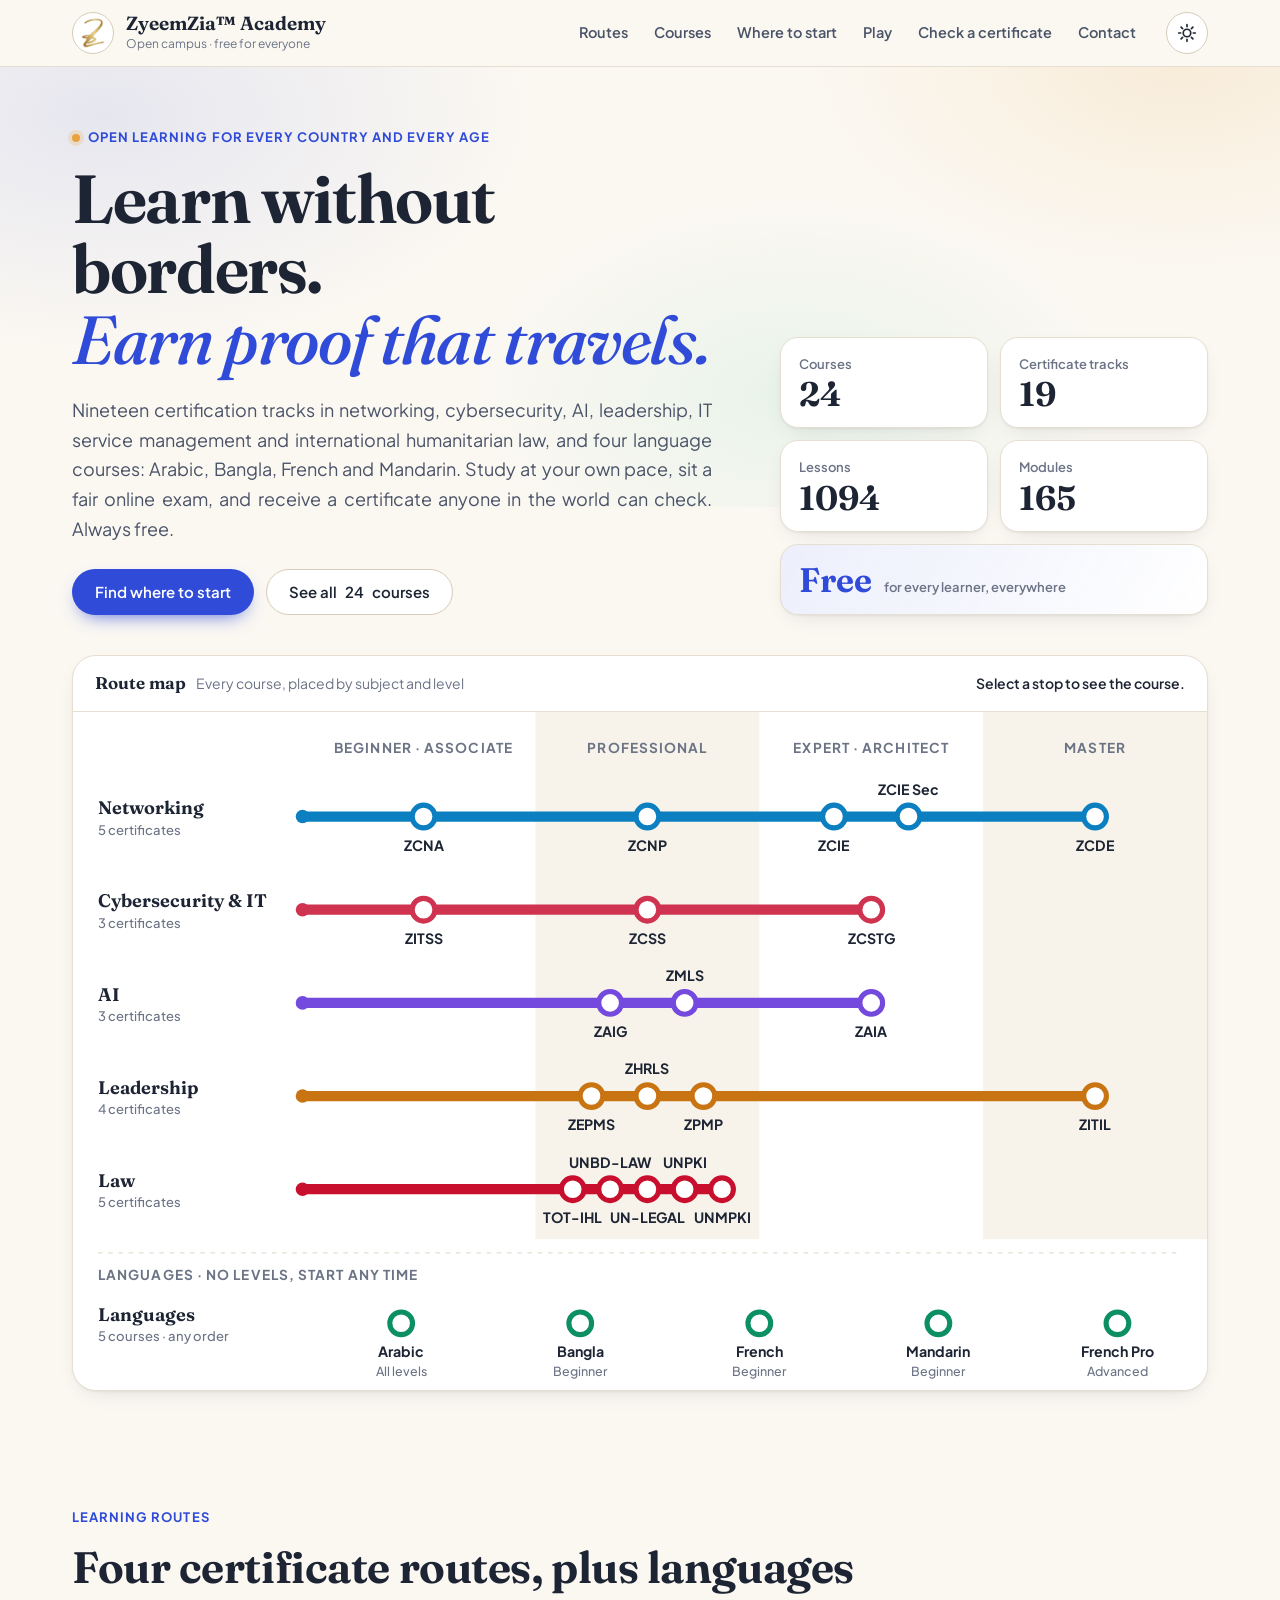
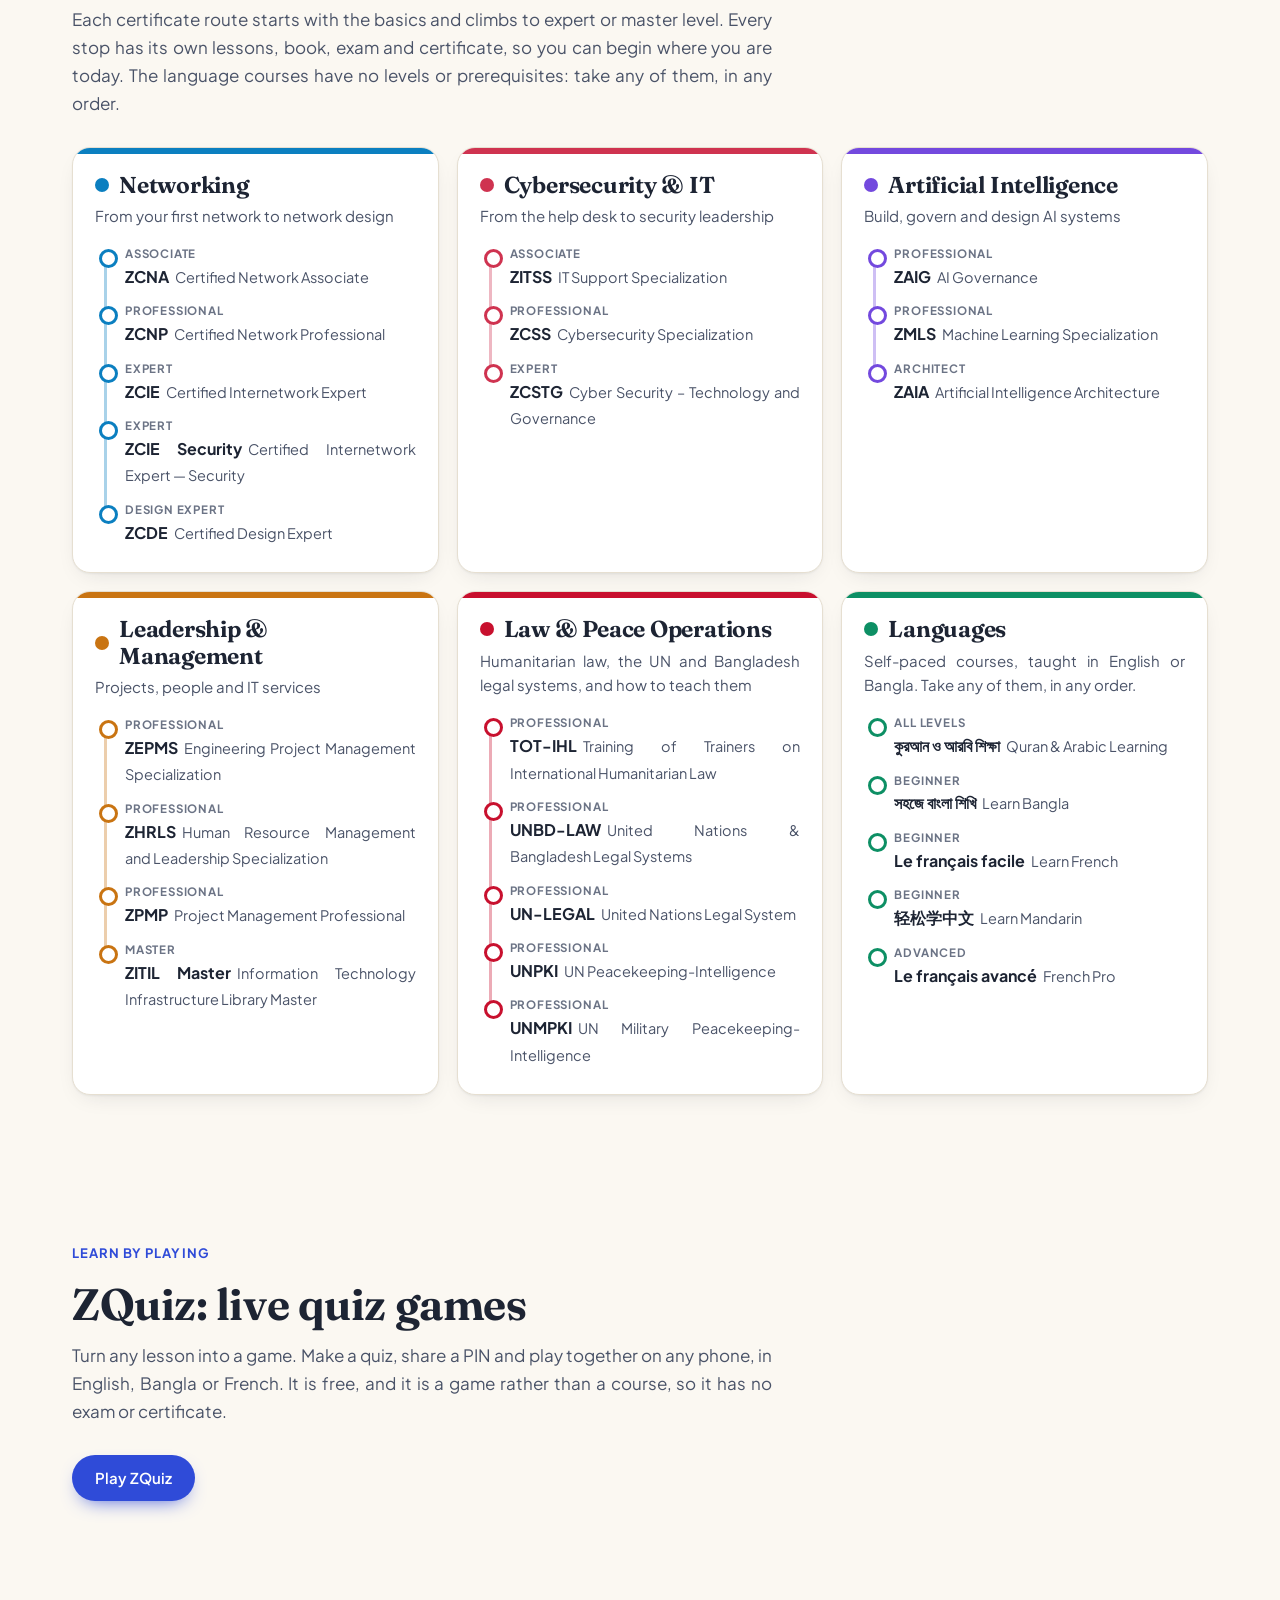
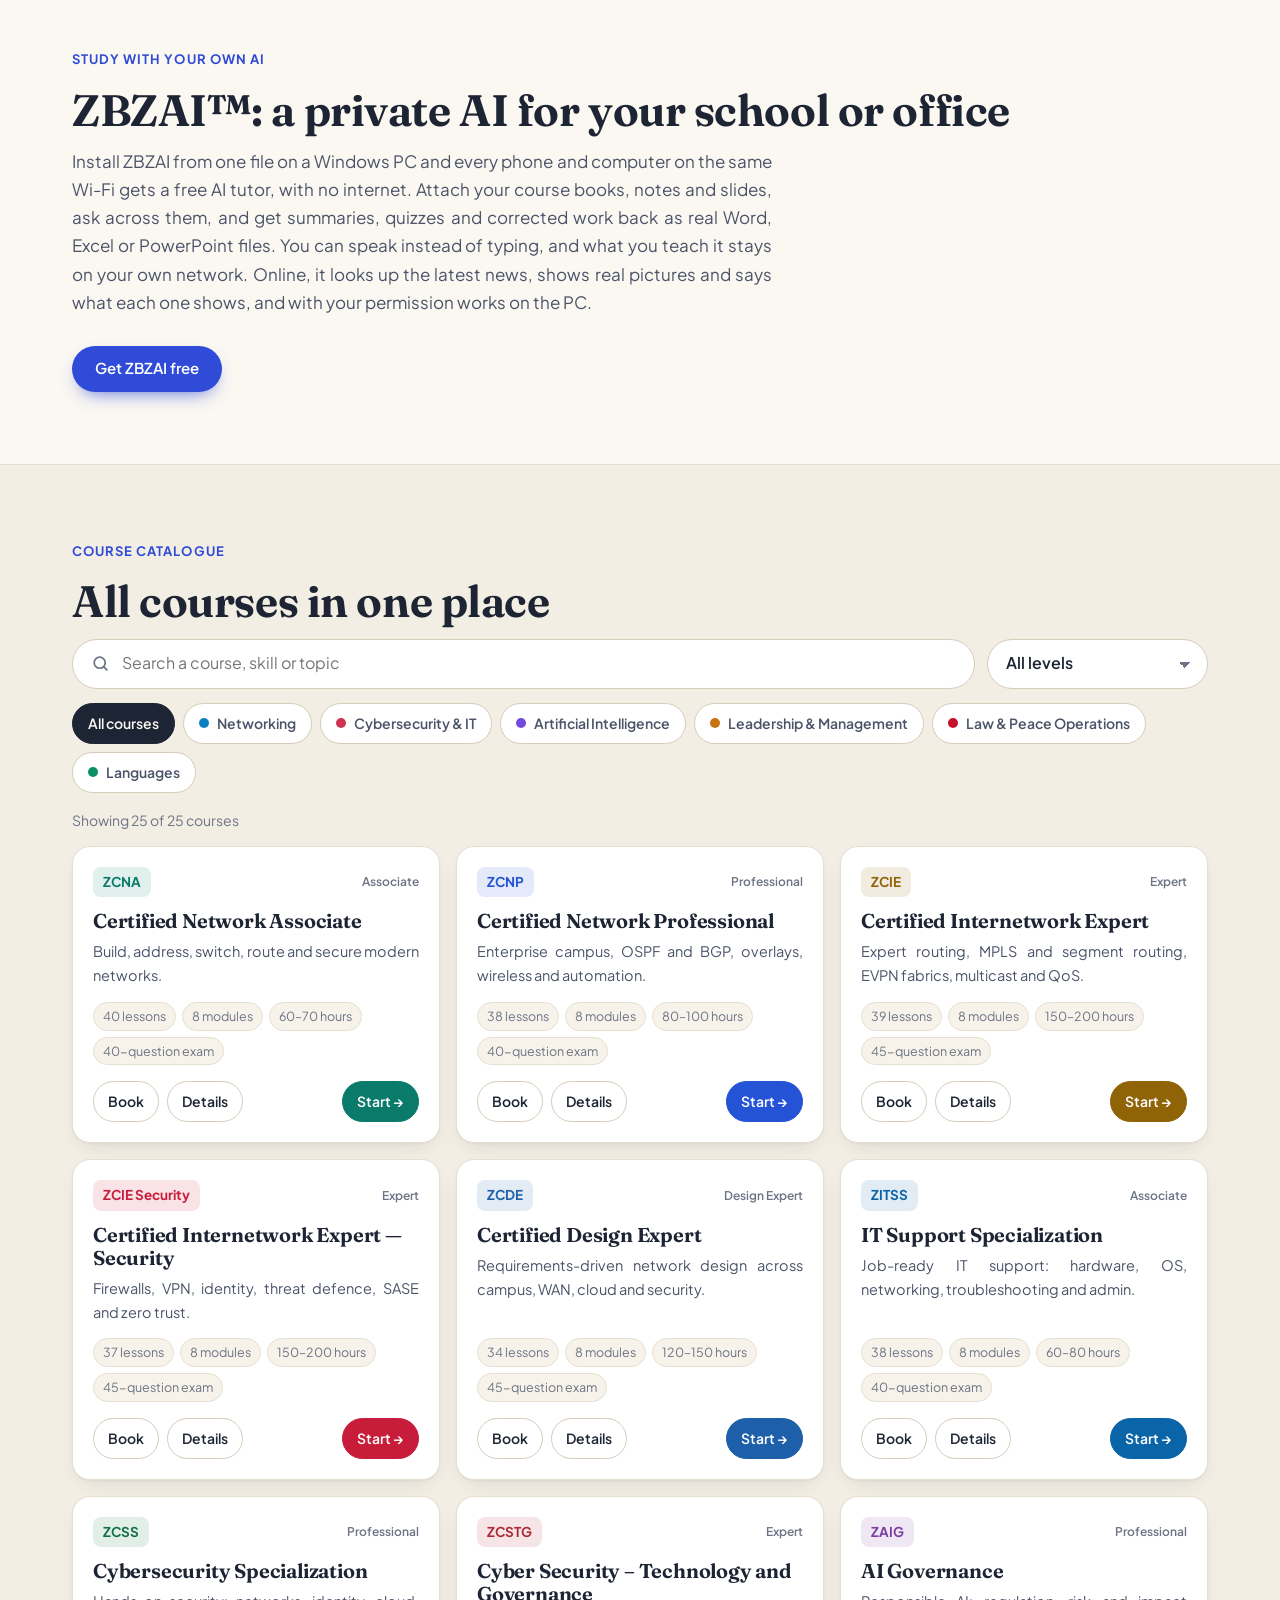
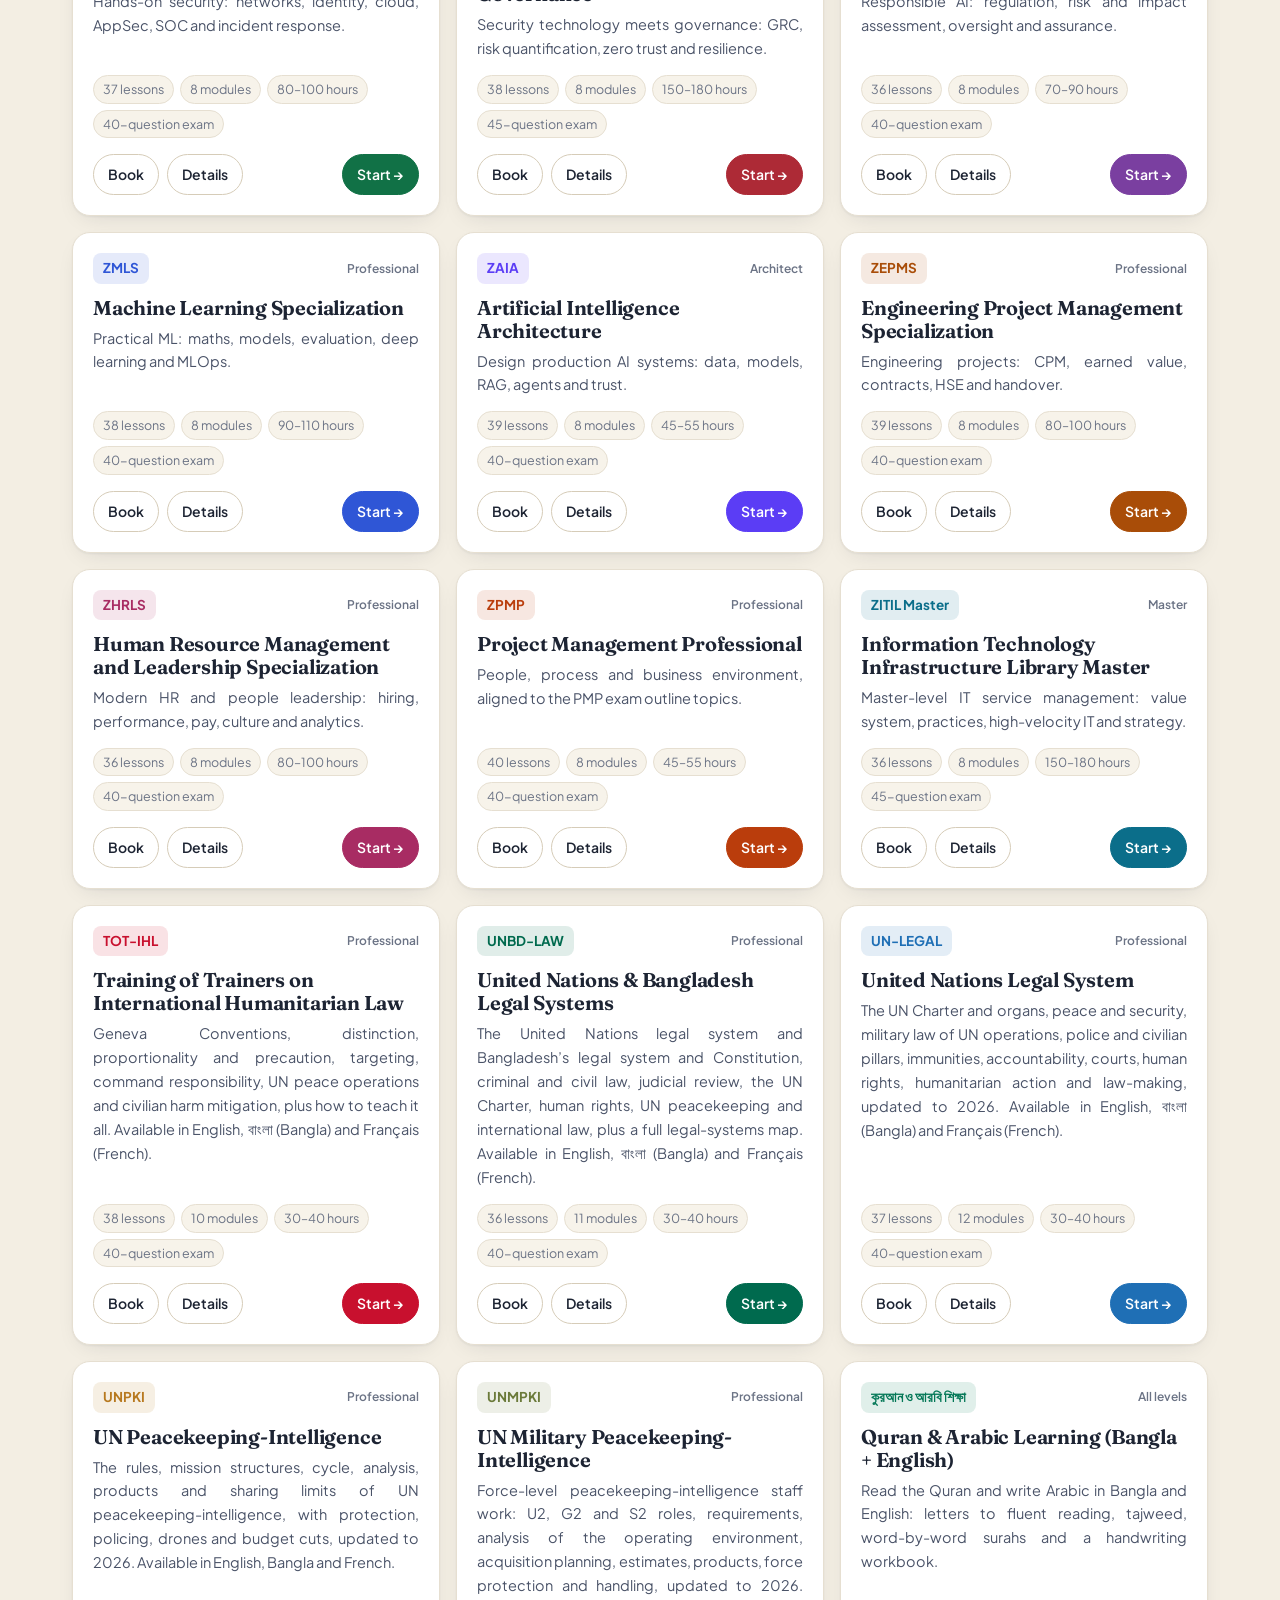
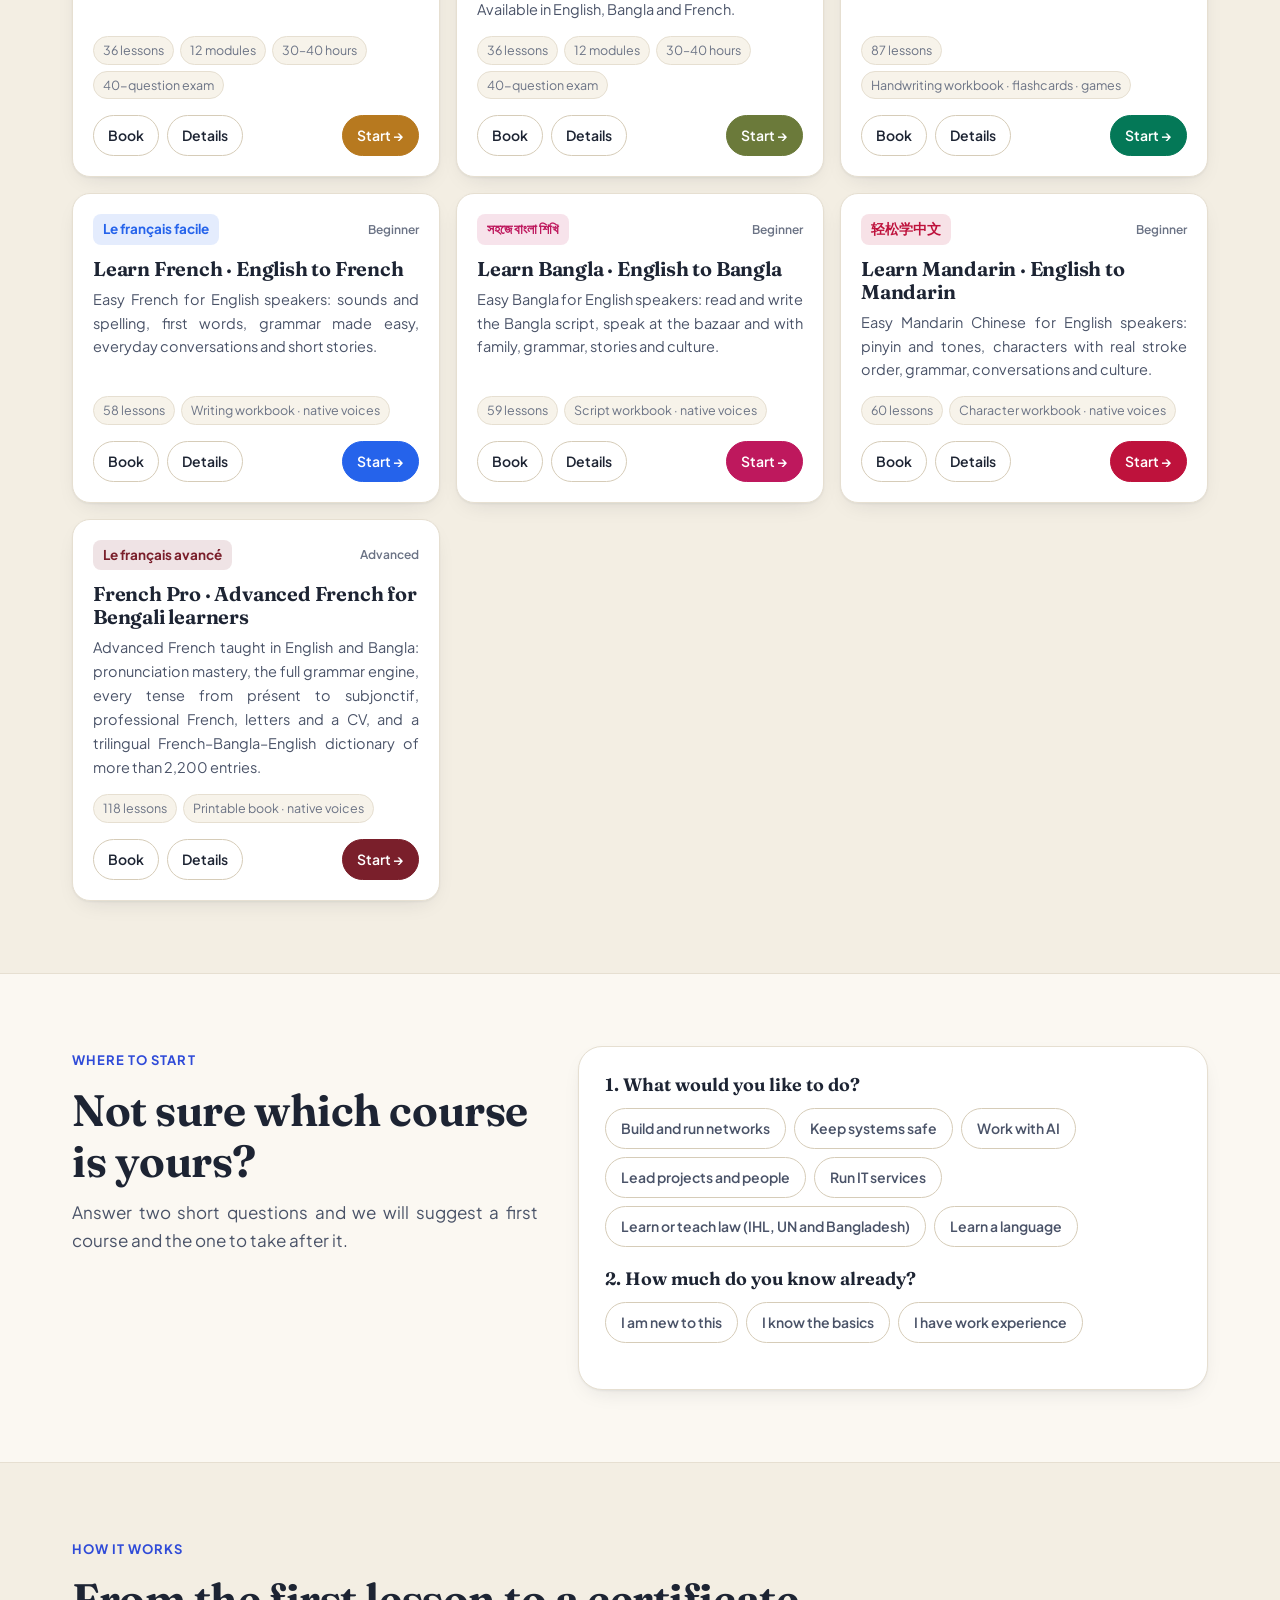
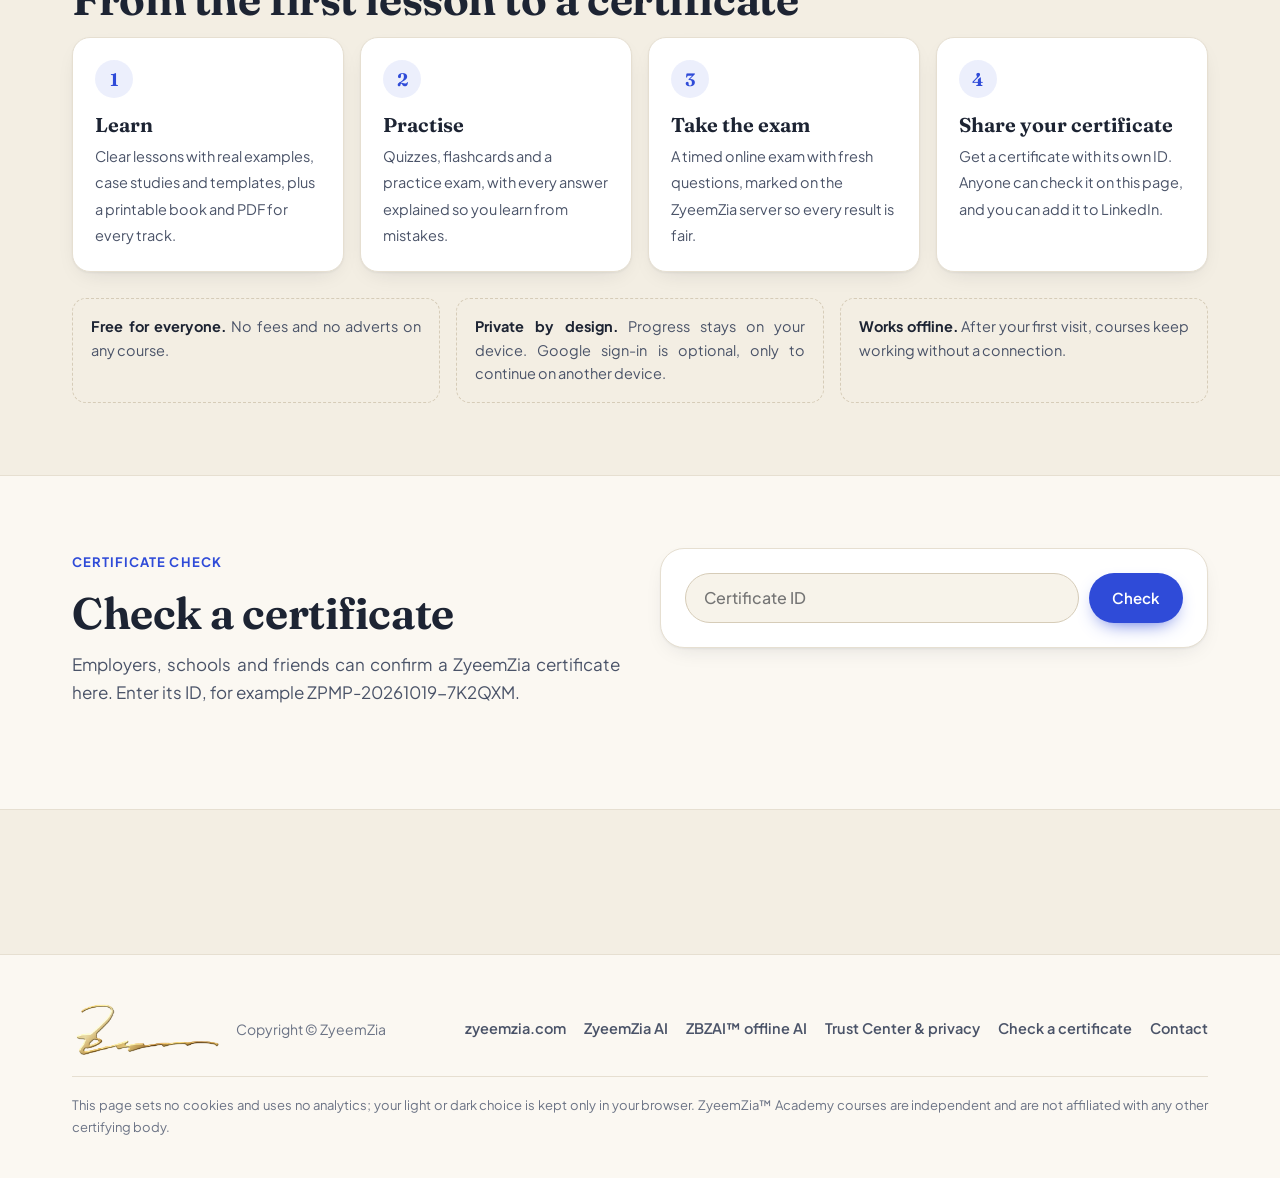
==== index.html @ d215a43a "ZBZAI: pictures it has looked at, briefly" ====
<!doctype html>
<html lang="en">
<head>
<meta charset="utf-8">
<meta name="viewport" content="width=device-width, initial-scale=1, viewport-fit=cover">
<title>ZyeemZia™ Academy · Free Courses & Certificates for Everyone</title>
<meta name="description" content="ZyeemZia™ Academy is an open campus with 23 free courses: 19 certification tracks in networking, cybersecurity, AI, leadership, IT service management and international humanitarian law, plus Quran, French, Bangla and Mandarin. Fair online exams and certificates anyone can verify.">
<meta property="og:title" content="ZyeemZia™ Academy · Learn without borders">
<meta property="og:description" content="23 free courses and certification tracks, with fair online exams and certificates anyone can verify.">
<meta property="og:url" content="https://academy.zyeemzia.com/">
<meta property="og:type" content="website">
<meta property="og:image" content="https://academy.zyeemzia.com/og-image.png">
<meta property="og:image:width" content="1200">
<meta property="og:image:height" content="630">
<meta name="twitter:card" content="summary_large_image">
<link rel="canonical" href="https://academy.zyeemzia.com/">
<link rel="icon" href="favicon.ico?v=4" sizes="any">
<link rel="icon" type="image/png" sizes="32x32" href="favicon-32.png?v=4">
<link rel="icon" type="image/png" sizes="192x192" href="icon-192.png?v=4">
<link rel="apple-touch-icon" sizes="180x180" href="apple-touch-icon.png?v=4">
<link rel="manifest" href="manifest.webmanifest">
<meta name="apple-mobile-web-app-capable" content="yes">
<meta name="mobile-web-app-capable" content="yes">
<meta name="apple-mobile-web-app-title" content="ZyeemZia Academy">
<meta name="application-name" content="ZyeemZia Academy">
<script src="zz-app.js?v=4" data-icon="4" data-sw="/sw.js" data-name="ZyeemZia Academy" defer></script>
<meta name="theme-color" content="#fbf8f2">
<script>try{var t=localStorage.getItem('zzAcademyTheme');if(t==="light"||t==="dark")document.documentElement.setAttribute("data-theme",t)}catch(e){}</script>
<link rel="preconnect" href="https://fonts.googleapis.com">
<link rel="preconnect" href="https://fonts.gstatic.com" crossorigin>
<link rel="stylesheet" href="https://fonts.googleapis.com/css2?family=Fraunces:ital,opsz,wght@0,9..144,500;0,9..144,650;1,9..144,500&family=Plus+Jakarta+Sans:wght@400;500;600;700&display=swap">
<link rel="stylesheet" href="https://zyeemzia.com/transmit.css?v=3">
<link rel="stylesheet" href="style.css?v=3">
</head>
<body>
<a class="skip" href="#main">Skip to content</a>
<header class="top">
  <div class="wrap nav">
    <a class="brand" href="#top" aria-label="ZyeemZia Academy home">
      <span class="seal"><img src="img/z-mark.webp?v=4" width="40" height="40" alt=""></span>
      <span><b>ZyeemZia™ Academy</b><small>Open campus · free for everyone</small></span>
    </a>
    <nav class="links" aria-label="Sections">
      <a href="#routes">Routes</a><a href="#catalogue">Courses</a><a href="#finder">Where to start</a><a href="#play">Play</a><a href="#verify">Check a certificate</a><a href="#contact">Contact</a>
    </nav>
    <span class="nav-install" data-zz-install></span>
    <button class="mode" id="modeBtn" type="button" aria-label="Switch between light and dark theme">
      <svg class="sun" viewBox="0 0 24 24" aria-hidden="true"><circle cx="12" cy="12" r="4.5"/><path d="M12 2v2.5M12 19.5V22M2 12h2.5M19.5 12H22M4.9 4.9l1.8 1.8M17.3 17.3l1.8 1.8M4.9 19.1l1.8-1.8M17.3 6.7l1.8-1.8"/></svg>
      <svg class="moon" viewBox="0 0 24 24" aria-hidden="true"><path d="M20 14.5A8 8 0 0 1 9.5 4a8 8 0 1 0 10.5 10.5z"/></svg>
    </button>
  </div>
</header>

<main id="main">
  <section class="hero" id="top">
    <div class="wrap">
      <div class="hero-grid">
        <div class="hero-copy">
          <p class="eyebrow"><span class="dot"></span> Open learning for every country and every age</p>
          <h1>Learn without borders. <em>Earn proof that travels.</em></h1>
          <p class="lead">Nineteen certification tracks in networking, cybersecurity, AI, leadership, IT service management and international humanitarian law, and four language courses: Arabic, Bangla, French and Mandarin. Study at your own pace, sit a fair online exam, and receive a certificate anyone in the world can check. Always free.</p>
          <div class="hero-actions">
            <a class="btn primary" href="#finder">Find where to start</a>
            <a class="btn ghost" href="#catalogue">See all <span data-stat="courses">19</span> courses</a>
          </div>
        </div>
        <dl class="stats" id="stats"></dl>
      </div>

      <figure class="routemap" aria-labelledby="mapTitle">
        <figcaption class="map-head">
          <span id="mapTitle"><b>Route map</b> Every course, placed by subject and level</span>
          <span class="map-tip" id="mapTip" aria-live="polite">Select a stop to see the course.</span>
        </figcaption>
        <div class="map-scroll"><svg id="map" role="group" aria-label="Course route map"></svg></div>
        <p class="map-swipe" aria-hidden="true">Swipe the map to see every level →</p>
      </figure>
    </div>
  </section>

  <section class="block" id="routes" aria-labelledby="routesTitle">
    <div class="wrap">
      <p class="eyebrow">Learning routes</p>
      <h2 id="routesTitle">Four certificate routes, plus languages</h2>
      <p class="sub">Each certificate route starts with the basics and climbs to expert or master level. Every stop has its own lessons, book, exam and certificate, so you can begin where you are today. The language courses have no levels or prerequisites: take any of them, in any order.</p>
      <div id="routeCards" class="route-cards"></div>
    </div>
  </section>

  <section class="block" id="play" aria-labelledby="playTitle">
    <div class="wrap">
      <p class="eyebrow">Learn by playing</p>
      <h2 id="playTitle">ZQuiz: live quiz games</h2>
      <p class="sub">Turn any lesson into a game. Make a quiz, share a PIN and play together on any phone, in English, Bangla or French. It is free, and it is a game rather than a course, so it has no exam or certificate.</p>
      <a class="btn primary" href="https://zquiz.zyeemzia.com/" target="_blank" rel="noopener">Play ZQuiz</a>
    </div>
  </section>

  <section class="block" id="zbzai" aria-labelledby="zbzaiTitle">
    <div class="wrap">
      <p class="eyebrow">Study with your own AI</p>
      <h2 id="zbzaiTitle">ZBZAI&trade;: a private AI for your school or office</h2>
      <p class="sub">Install ZBZAI from one file on a Windows PC and every phone and computer on the same Wi-Fi gets a free AI tutor, with no internet. Attach your course books, notes and slides, ask across them, and get summaries, quizzes and corrected work back as real Word, Excel or PowerPoint files. You can speak instead of typing, and what you teach it stays on your own network. Online, it looks up the latest news, shows real pictures and says what each one shows, and with your permission works on the PC.</p>
      <a class="btn primary" href="https://zbzai.zyeemzia.com/" target="_blank" rel="noopener">Get ZBZAI free</a>
    </div>
  </section>

  <section class="block alt" id="catalogue" aria-labelledby="catalogueTitle">
    <div class="wrap">
      <p class="eyebrow">Course catalogue</p>
      <h2 id="catalogueTitle">All courses in one place</h2>
      <div class="toolbar">
        <label class="search"><span class="sr">Search courses</span><svg viewBox="0 0 24 24" aria-hidden="true"><circle cx="11" cy="11" r="7"/><path d="M20 20l-3.5-3.5"/></svg><input id="q" type="search" placeholder="Search a course, skill or topic" autocomplete="off"></label>
        <label class="lvl"><span class="sr">Filter by level</span><select id="lvl"><option value="">All levels</option><option value="1">Beginner &amp; associate</option><option value="2">Professional</option><option value="3">Expert &amp; architect</option><option value="4">Master</option></select></label>
      </div>
      <div class="chips" id="pathChips" role="group" aria-label="Filter by route"></div>
      <p class="count" id="count" aria-live="polite"></p>
      <div class="grid" id="grid"></div>
    </div>
  </section>

  <section class="block" id="finder" aria-labelledby="finderTitle">
    <div class="wrap finder">
      <div>
        <p class="eyebrow">Where to start</p>
        <h2 id="finderTitle">Not sure which course is yours?</h2>
        <p class="sub">Answer two short questions and we will suggest a first course and the one to take after it.</p>
      </div>
      <div class="finder-card">
        <fieldset><legend>1. What would you like to do?</legend><div class="chips" id="fGoal"></div></fieldset>
        <fieldset><legend>2. How much do you know already?</legend><div class="chips" id="fExp"></div></fieldset>
        <div id="fResult" class="f-result" aria-live="polite"></div>
      </div>
    </div>
  </section>

  <section class="block alt" id="how" aria-labelledby="howTitle">
    <div class="wrap">
      <p class="eyebrow">How it works</p>
      <h2 id="howTitle">From the first lesson to a certificate</h2>
      <ol class="steps">
        <li><b>Learn</b><span>Clear lessons with real examples, case studies and templates, plus a printable book and PDF for every track.</span></li>
        <li><b>Practise</b><span>Quizzes, flashcards and a practice exam, with every answer explained so you learn from mistakes.</span></li>
        <li><b>Take the exam</b><span>A timed online exam with fresh questions, marked on the ZyeemZia server so every result is fair.</span></li>
        <li><b>Share your certificate</b><span>Get a certificate with its own ID. Anyone can check it on this page, and you can add it to LinkedIn.</span></li>
      </ol>
      <ul class="promise">
        <li><b>Free for everyone.</b> No fees and no adverts on any course.</li>
        <li><b>Private by design.</b> Progress stays on your device. Google sign-in is optional, only to continue on another device.</li>
        <li><b>Works offline.</b> After your first visit, courses keep working without a connection.</li>
      </ul>
    </div>
  </section>

  <section class="block" id="verify" aria-labelledby="verifyTitle">
    <div class="wrap verify">
      <div>
        <p class="eyebrow">Certificate check</p>
        <h2 id="verifyTitle">Check a certificate</h2>
        <p class="sub">Employers, schools and friends can confirm a ZyeemZia certificate here. Enter its ID, for example ZPMP-20261019-7K2QXM.</p>
      </div>
      <form id="vForm" class="v-form" autocomplete="off">
        <label class="sr" for="vId">Certificate ID</label>
        <div class="v-row"><input id="vId" type="text" placeholder="Certificate ID" spellcheck="false" autocapitalize="characters" required><button class="btn primary" type="submit">Check</button></div>
        <div id="vOut" class="v-out" aria-live="polite"></div>
      </form>
    </div>
  </section>

  <section class="block alt" id="contact-block">
    <div class="wrap">
      <section class="tx-mount" id="contact" data-tx-tone="civil" data-tx-topic="academy" data-tx-dark='html[data-theme="dark"]' data-tx-light='html[data-theme="light"]' data-tx-auto="media"
        data-tx-source="academy.zyeemzia.com · Academy" data-tx-lead="Questions about a course, an exam, a certificate or working together? Write to us and we will reply by email."></section>
    </div>
  </section>
</main>

<footer class="foot">
  <div class="wrap foot-grid">
    <div class="signoff"><img src="img/signature-gold-sm.webp" width="480" height="185" alt="" loading="lazy"><span>Copyright © ZyeemZia</span></div>
    <nav aria-label="More from ZyeemZia"><a href="https://zyeemzia.com/" target="_blank" rel="noopener">zyeemzia.com</a><a href="https://ai.zyeemzia.com/" target="_blank" rel="noopener">ZyeemZia AI</a><a href="https://zbzai.zyeemzia.com/" target="_blank" rel="noopener">ZBZAI™ offline AI</a><a href="https://policy.zyeemzia.com/" target="_blank" rel="noopener">Trust Center &amp; privacy</a><a href="#verify">Check a certificate</a><a href="#contact">Contact</a></nav>
    <p class="fine">This page sets no cookies and uses no analytics; your light or dark choice is kept only in your browser. ZyeemZia™ Academy courses are independent and are not affiliated with any other certifying body.</p>
  </div>
</footer>

<dialog id="drawer" class="drawer" aria-labelledby="dTitle"><div class="d-in" id="dBody"></div></dialog>

<script src="data-academy.js?v=10"></script>
<script src="app.js?v=8"></script>
<script src="https://zyeemzia.com/transmit.js?v=5" defer></script>
<script>/* ZyeemZia house style: justified writing. Paragraphs and list text that read left-aligned are justified; centred text, headings, buttons and columns too narrow to justify cleanly stay as they are. Copyright © ZyeemZia */(function(){var S='p,li,dd,blockquote';function j(r){if(!r||!r.querySelectorAll)return;var L=r.querySelectorAll(S);for(var i=0;i<L.length;i++){var e=L[i];if(e.getAttribute('data-zj'))continue;e.setAttribute('data-zj','1');var a=getComputedStyle(e).textAlign;if(a==='start'||a==='left'||a==='-webkit-auto'){var w=e.clientWidth;if(!w||w>=280)e.style.textAlign='justify'}}}function go(){j(document);if(!window.MutationObserver)return;new MutationObserver(function(m){for(var i=0;i<m.length;i++){var N=m[i].addedNodes;for(var k=0;k<N.length;k++){var n=N[k];if(n.nodeType===1)j(n.matches&&n.matches(S)?n.parentNode:n)}}}).observe(document.body,{childList:true,subtree:true})}if(document.readyState==='loading')document.addEventListener('DOMContentLoaded',go);else go()})()</script>
</body>
</html>
---- style.css ----
/* ZyeemZia™ Academy · open campus · Copyright © ZyeemZia */
:root {
  --bg: #fbf8f2; --bg-2: #f3eee3; --panel: #ffffff; --panel-2: #f7f3ea;
  --ink: #1d2433; --muted: #4a5368; --dim: #6b7385; --line: #e6dfd1; --line-2: #d6ccb8;
  --brand: #2f4bd8; --brand-2: #1f36a8; --on-brand: #ffffff; --brand-soft: rgba(47, 75, 216, .09);
  --sun: #e8a33d; --ok: #0f7a4f; --ok-soft: rgba(15, 122, 79, .08); --bad: #b4233c; --bad-soft: rgba(180, 35, 60, .07);
  --shadow: 0 1px 2px rgba(29, 36, 51, .05), 0 8px 24px -12px rgba(29, 36, 51, .18);
  --glass: rgba(251, 248, 242, .86);
  --f-display: 'Fraunces', Georgia, 'Times New Roman', serif;
  --f-body: 'Plus Jakarta Sans', system-ui, -apple-system, 'Segoe UI', Roboto, sans-serif;
  --r: 18px;
  color-scheme: light;
}
:root[data-theme="dark"] {
  --bg: #0e1320; --bg-2: #121a2a; --panel: #161e2f; --panel-2: #1b2438;
  --ink: #eef1f8; --muted: #b9c1d4; --dim: #8d97ad; --line: #263149; --line-2: #34415e;
  --brand: #8fa2ff; --brand-2: #b3c0ff; --on-brand: #0e1320; --brand-soft: rgba(143, 162, 255, .12);
  --sun: #f2bd5f; --ok: #4ad295; --ok-soft: rgba(74, 210, 149, .1); --bad: #ff8a9b; --bad-soft: rgba(255, 138, 155, .1);
  --shadow: 0 1px 2px rgba(0, 0, 0, .3), 0 12px 30px -14px rgba(0, 0, 0, .7);
  --glass: rgba(14, 19, 32, .84);
  color-scheme: dark;
}
@media (prefers-color-scheme: dark) { :root:not([data-theme="light"]) {
  --bg: #0e1320; --bg-2: #121a2a; --panel: #161e2f; --panel-2: #1b2438;
  --ink: #eef1f8; --muted: #b9c1d4; --dim: #8d97ad; --line: #263149; --line-2: #34415e;
  --brand: #8fa2ff; --brand-2: #b3c0ff; --on-brand: #0e1320; --brand-soft: rgba(143, 162, 255, .12);
  --sun: #f2bd5f; --ok: #4ad295; --ok-soft: rgba(74, 210, 149, .1); --bad: #ff8a9b; --bad-soft: rgba(255, 138, 155, .1);
  --shadow: 0 1px 2px rgba(0, 0, 0, .3), 0 12px 30px -14px rgba(0, 0, 0, .7);
  --glass: rgba(14, 19, 32, .84);
  color-scheme: dark;
} }

* { box-sizing: border-box; }
html { scroll-behavior: smooth; -webkit-text-size-adjust: 100%; }
body { margin: 0; background: var(--bg); color: var(--ink); font: 400 16px/1.65 var(--f-body); overflow-x: hidden; }
img, svg { display: block; max-width: 100%; }
a { color: var(--brand); }
h1, h2, h3, h4 { font-family: var(--f-display); font-weight: 650; letter-spacing: -.01em; line-height: 1.15; margin: 0; }
button, input, select { font: inherit; color: inherit; }
.wrap { width: min(1180px, 100%); margin: 0 auto; padding: 0 22px; }
.sr { position: absolute; width: 1px; height: 1px; overflow: hidden; clip: rect(0 0 0 0); white-space: nowrap; }
.skip { position: absolute; left: -9999px; top: 8px; z-index: 99; background: var(--brand); color: var(--on-brand); padding: 8px 14px; border-radius: 10px; }
.skip:focus { left: 12px; }
:focus-visible { outline: 3px solid var(--brand); outline-offset: 3px; }
@media (prefers-reduced-motion: reduce) { html { scroll-behavior: auto; } *, *::before, *::after { animation: none !important; transition: none !important; } }

/* ---------- buttons ---------- */
.btn { display: inline-flex; align-items: center; justify-content: center; gap: 8px; min-height: 46px; padding: 0 22px; border-radius: 999px; font-weight: 600; font-size: 15px; text-decoration: none; border: 1.5px solid transparent; cursor: pointer; transition: transform .15s, background .15s, border-color .15s; }
.btn:hover { transform: translateY(-1px); }
.btn.primary { background: var(--brand); color: var(--on-brand); box-shadow: 0 8px 20px -10px var(--brand); }
.btn.primary:hover { background: var(--brand-2); }
.btn.ghost { border-color: var(--line-2); color: var(--ink); background: var(--panel); }
.btn.ghost:hover { border-color: var(--brand); }

/* ---------- header ---------- */
.top { position: sticky; top: 0; z-index: 30; background: var(--glass); backdrop-filter: saturate(1.4) blur(14px); -webkit-backdrop-filter: saturate(1.4) blur(14px); border-bottom: 1px solid var(--line); padding-top: env(safe-area-inset-top, 0); }
.nav { display: flex; align-items: center; gap: 18px; min-height: 66px; }
.brand { display: flex; align-items: center; gap: 12px; text-decoration: none; color: var(--ink); min-width: 0; }
.seal { width: 42px; height: 42px; border-radius: 50%; display: grid; place-items: center; background: #fff; border: 1.5px solid var(--line-2); flex: none; }
.seal img { width: 32px; height: 32px; }
.brand b { display: block; font: 650 19px/1.1 var(--f-display); }
.brand small { display: block; font-size: 12px; color: var(--dim); }
.links { display: flex; gap: 2px; margin-left: auto; }
.links a { color: var(--muted); text-decoration: none; font-weight: 600; font-size: 14.5px; padding: 7px 12px; border-radius: 999px; white-space: nowrap; }
.links a:hover { color: var(--ink); background: var(--brand-soft); }
.mode { width: 42px; height: 42px; border-radius: 50%; border: 1.5px solid var(--line-2); background: var(--panel); color: var(--ink); display: grid; place-items: center; cursor: pointer; flex: none; }
.mode svg { width: 20px; height: 20px; fill: none; stroke: currentColor; stroke-width: 2; stroke-linecap: round; }
.mode .moon { display: none; }
:root[data-theme="dark"] .mode .sun { display: none; } :root[data-theme="dark"] .mode .moon { display: block; }
@media (prefers-color-scheme: dark) { :root:not([data-theme="light"]) .mode .sun { display: none; } :root:not([data-theme="light"]) .mode .moon { display: block; } }
@media (max-width: 960px) {
  .nav { flex-wrap: wrap; gap: 2px 14px; padding-top: 8px; min-height: 0; }
  .mode { margin-left: auto; }
  /* phones keep the section links as a swipeable strip */
  .links { order: 3; width: calc(100% + 12px); margin: 0 -6px; overflow-x: auto; scrollbar-width: none; padding-bottom: 6px; -webkit-mask-image: linear-gradient(90deg, #000 88%, transparent); mask-image: linear-gradient(90deg, #000 88%, transparent); }
  .links::-webkit-scrollbar { display: none; }
  .links a { font-size: 14px; padding: 6px 10px; }
  .block { scroll-margin-top: 108px; }
}

/* ---------- hero ---------- */
.hero { position: relative; padding: 56px 0 40px; overflow: hidden; }
.hero::before { content: ''; position: absolute; inset: -120px -10% auto; height: 560px; z-index: -1; pointer-events: none;
  background: radial-gradient(40% 60% at 15% 30%, rgba(47, 75, 216, .10), transparent 70%), radial-gradient(35% 55% at 85% 20%, rgba(232, 163, 61, .14), transparent 70%), radial-gradient(30% 50% at 60% 80%, rgba(16, 185, 129, .08), transparent 70%); }
.hero-grid { display: grid; grid-template-columns: minmax(0, 1.55fr) minmax(0, 1fr); gap: 44px; align-items: end; }
.eyebrow { display: inline-flex; align-items: center; gap: 8px; margin: 0 0 14px; font-size: 13px; font-weight: 700; letter-spacing: .08em; text-transform: uppercase; color: var(--brand); }
.eyebrow .dot { width: 8px; height: 8px; border-radius: 50%; background: var(--sun); box-shadow: 0 0 0 4px rgba(232, 163, 61, .2); }
.hero h1 { font-size: clamp(38px, 6vw, 68px); line-height: 1.04; letter-spacing: -.02em; }
.hero h1 em { display: block; font-style: italic; font-weight: 500; color: var(--brand); }
.lead { font-size: 18px; color: var(--muted); max-width: 640px; margin: 20px 0 26px; }
.hero-actions { display: flex; flex-wrap: wrap; gap: 12px; }
.stats { display: grid; grid-template-columns: repeat(2, minmax(0, 1fr)); gap: 12px; margin: 0; }
.stats div { background: var(--panel); border: 1px solid var(--line); border-radius: var(--r); padding: 16px 18px; box-shadow: var(--shadow); }
.stats div:last-child { grid-column: 1 / -1; display: flex; align-items: baseline; gap: 12px; background: linear-gradient(120deg, var(--brand-soft), transparent), var(--panel); }
.stats dt { font-size: 13px; color: var(--dim); font-weight: 600; }
.stats dd { margin: 2px 0 0; font: 650 34px/1 var(--f-display); }
.stats div:last-child dd { order: -1; color: var(--brand); }
@media (max-width: 860px) { .hero-grid { grid-template-columns: minmax(0, 1fr); gap: 28px; } }

/* ---------- route map ---------- */
.routemap { margin: 40px 0 0; background: var(--panel); border: 1px solid var(--line); border-radius: 24px; box-shadow: var(--shadow); overflow: hidden; }
.map-head { display: flex; flex-wrap: wrap; justify-content: space-between; gap: 6px 20px; padding: 16px 22px; border-bottom: 1px solid var(--line); font-size: 14px; color: var(--dim); }
.map-head b { color: var(--ink); font: 650 17px var(--f-display); margin-right: 8px; }
.map-tip { color: var(--ink); font-weight: 600; min-height: 1.4em; }
.map-scroll { overflow-x: auto; scrollbar-width: thin; }
#map { width: 100%; min-width: 780px; height: auto; }
#map .col-band { fill: var(--panel-2); }
#map .col-label { font: 700 12px var(--f-body); letter-spacing: .08em; text-transform: uppercase; fill: var(--dim); }
#map .route-line { fill: none; stroke: var(--rc); stroke-width: 9; stroke-linecap: round; stroke-linejoin: round; }
#map .route-name { font: 650 16px var(--f-display); fill: var(--ink); }
#map .route-note { font: 500 11.5px var(--f-body); fill: var(--dim); }
#map .route-tag { fill: var(--rc); }
#map .stop { cursor: pointer; outline: none; }
#map .stop circle.ring { fill: var(--panel); stroke: var(--rc); stroke-width: 4.5; transition: r .15s; }
#map .stop circle.pip { fill: var(--rc); opacity: 0; transition: opacity .15s; }
#map .stop text { font: 700 12.5px var(--f-body); fill: var(--ink); }
#map .stop text.stop-sub { font: 500 11px var(--f-body); fill: var(--dim); }
#map .strip-rule { stroke: var(--line); stroke-width: 1; stroke-dasharray: 4 5; }
#map .stop:hover circle.ring, #map .stop:focus-visible circle.ring { r: 13px; }
#map .stop:hover circle.pip, #map .stop:focus-visible circle.pip { opacity: 1; }
#map .stop:focus-visible circle.ring { stroke-width: 6; }
.map-swipe { display: none; margin: 0; padding: 0 22px 14px; font-size: 13px; color: var(--dim); }
@media (max-width: 820px) { .map-swipe { display: block; } }

/* ---------- sections ---------- */
.block { padding: 72px 0; scroll-margin-top: 70px; }
.block.alt { background: var(--bg-2); border-top: 1px solid var(--line); border-bottom: 1px solid var(--line); }
.block h2 { font-size: clamp(30px, 4vw, 44px); margin-bottom: 12px; }
.sub { color: var(--muted); max-width: 700px; margin: 0 0 30px; font-size: 17px; }

/* route cards */
.route-cards { display: grid; grid-template-columns: repeat(auto-fit, minmax(min(100%, 330px), 1fr)); gap: 18px; }
.route { background: var(--panel); border: 1px solid var(--line); border-radius: var(--r); padding: 24px 22px 14px; box-shadow: var(--shadow); position: relative; overflow: hidden; }
.route::before { content: ''; position: absolute; inset: 0 0 auto; height: 6px; background: var(--rc); }
.route h3 { font-size: 23px; display: flex; align-items: center; gap: 10px; }
.route h3 i { width: 14px; height: 14px; border-radius: 50%; background: var(--rc); flex: none; }
.route > p { color: var(--muted); margin: 6px 0 16px; font-size: 15px; }
.stops { list-style: none; margin: 0; padding: 0 0 0 4px; }
.stops li { position: relative; padding: 0 0 12px 26px; }
.stops li::before { content: ''; position: absolute; left: 5px; top: 8px; bottom: -8px; width: 3px; background: var(--rc); opacity: .35; }
.stops li:last-child::before { display: none; }
.stops.free li::before { display: none; }
.stops li::after { content: ''; position: absolute; left: 0; top: 4px; width: 13px; height: 13px; border-radius: 50%; background: var(--panel); border: 3px solid var(--rc); }
.stops .lv { display: block; font-size: 11.5px; font-weight: 700; letter-spacing: .07em; text-transform: uppercase; color: var(--dim); }
.stops button { all: unset; cursor: pointer; display: block; border-radius: 8px; }
.stops button:focus-visible { outline: 3px solid var(--brand); outline-offset: 2px; }
.stops button b { font-weight: 700; color: var(--ink); margin-right: 6px; }
.stops button span { color: var(--muted); font-size: 14.5px; }
.stops button:hover b { color: var(--brand); text-decoration: underline; text-underline-offset: 3px; }

/* ---------- catalogue ---------- */
.toolbar { display: flex; gap: 12px; flex-wrap: wrap; margin: 6px 0 14px; }
.search { flex: 1 1 320px; display: flex; align-items: center; gap: 10px; background: var(--panel); border: 1.5px solid var(--line-2); border-radius: 999px; padding: 0 18px; min-height: 50px; }
.search:focus-within { border-color: var(--brand); }
.search svg { width: 19px; height: 19px; fill: none; stroke: var(--dim); stroke-width: 2.2; stroke-linecap: round; flex: none; }
.search input { border: 0; outline: 0; background: none; width: 100%; min-height: 46px; font-size: 16px; }
.lvl select { min-height: 50px; border-radius: 999px; border: 1.5px solid var(--line-2); background-color: var(--panel); padding: 0 40px 0 18px; font-weight: 600; cursor: pointer; appearance: none;
  background-image: linear-gradient(45deg, transparent 50%, var(--dim) 50%), linear-gradient(135deg, var(--dim) 50%, transparent 50%); background-position: calc(100% - 22px) 22px, calc(100% - 16px) 22px; background-size: 6px 6px; background-repeat: no-repeat; }
.chips { display: flex; flex-wrap: wrap; gap: 8px; }
.chips button { border: 1.5px solid var(--line-2); background: var(--panel); border-radius: 999px; padding: 8px 15px; font-weight: 600; font-size: 14px; cursor: pointer; color: var(--muted); display: inline-flex; align-items: center; gap: 8px; }
.chips button i { width: 10px; height: 10px; border-radius: 50%; background: var(--rc, var(--brand)); }
.chips button:hover { border-color: var(--brand); color: var(--ink); }
.chips button[aria-pressed="true"] { background: var(--ink); border-color: var(--ink); color: var(--bg); }
.count { color: var(--dim); font-size: 14px; margin: 16px 0 14px; }
.grid { display: grid; grid-template-columns: repeat(auto-fill, minmax(min(100%, 290px), 1fr)); gap: 16px; }
.card { background: var(--panel); border: 1px solid var(--line); border-radius: var(--r); padding: 20px; display: flex; flex-direction: column; box-shadow: var(--shadow); transition: transform .15s, border-color .15s; }
.card:hover { transform: translateY(-2px); border-color: var(--c); }
.card .k { display: flex; justify-content: space-between; align-items: center; gap: 10px; margin-bottom: 12px; }
.card .code { font-weight: 700; font-size: 13.5px; color: var(--c); background: color-mix(in srgb, var(--c) 12%, transparent); padding: 4px 10px; border-radius: 8px; }
.card .lv { font-size: 12px; font-weight: 600; color: var(--dim); text-align: right; }
.card h3 { font-size: 20px; margin-bottom: 8px; }
.card p { margin: 0 0 14px; color: var(--muted); font-size: 14.5px; flex: 1; }
.card .meta { display: flex; flex-wrap: wrap; gap: 6px; margin-bottom: 16px; }
.card .meta span { font-size: 12.5px; color: var(--dim); background: var(--panel-2); border: 1px solid var(--line); padding: 3px 9px; border-radius: 999px; }
.acts { display: flex; gap: 8px; align-items: center; flex-wrap: wrap; }
.acts a, .acts button { font-size: 14px; font-weight: 600; border-radius: 999px; padding: 8px 14px; text-decoration: none; cursor: pointer; border: 1.5px solid var(--line-2); background: none; color: var(--ink); }
.acts .go { margin-left: auto; background: var(--c, var(--brand)); border-color: var(--c, var(--brand)); color: var(--on-c, var(--on-brand)); }
.acts a:hover, .acts button:hover { border-color: var(--c, var(--brand)); }
.empty-state { grid-column: 1 / -1; text-align: center; padding: 40px; color: var(--dim); border: 1.5px dashed var(--line-2); border-radius: var(--r); }

/* ---------- finder ---------- */
.finder { display: grid; grid-template-columns: minmax(0, .85fr) minmax(0, 1.15fr); gap: 40px; align-items: start; }
.finder-card { background: var(--panel); border: 1px solid var(--line); border-radius: 24px; padding: 26px; box-shadow: var(--shadow); }
.finder-card fieldset { border: 0; margin: 0 0 20px; padding: 0; min-width: 0; }
.finder-card fieldset[hidden] { display: none; }
.finder-card legend { font: 650 18px var(--f-display); margin-bottom: 12px; padding: 0; }
.f-result:empty { display: none; }
.f-result { border-top: 1px solid var(--line); padding-top: 20px; }
.f-result h4 { font-size: 18px; margin-bottom: 12px; }
.f-result .pick { display: grid; grid-template-columns: repeat(auto-fit, minmax(min(100%, 220px), 1fr)); gap: 12px; }
.f-result .pick > div { border: 1.5px solid var(--line); border-left: 5px solid var(--c); border-radius: 14px; padding: 14px 16px; background: var(--panel-2); }
.f-result small { display: block; font-size: 11.5px; font-weight: 700; letter-spacing: .07em; text-transform: uppercase; color: var(--dim); }
.f-result b { display: block; font: 650 22px var(--f-display); color: var(--c); margin: 2px 0; }
.f-result .pick span { display: block; color: var(--muted); font-size: 14px; margin-bottom: 12px; }
@media (max-width: 860px) { .finder { grid-template-columns: minmax(0, 1fr); gap: 10px; } }

/* ---------- how it works ---------- */
.steps { list-style: none; margin: 10px 0 26px; padding: 0; display: grid; grid-template-columns: repeat(4, minmax(0, 1fr)); gap: 16px; counter-reset: s; }
.steps li { background: var(--panel); border: 1px solid var(--line); border-radius: var(--r); padding: 22px; counter-increment: s; box-shadow: var(--shadow); }
.steps li::before { content: counter(s); display: grid; place-items: center; width: 38px; height: 38px; border-radius: 50%; background: var(--brand-soft); color: var(--brand); font: 650 18px var(--f-display); margin-bottom: 14px; }
.steps b { display: block; font: 650 20px var(--f-display); margin-bottom: 6px; }
.steps span { color: var(--muted); font-size: 14.5px; }
.promise { list-style: none; margin: 0; padding: 0; display: grid; grid-template-columns: repeat(3, minmax(0, 1fr)); gap: 16px; }
.promise li { padding: 16px 18px; border-radius: 14px; border: 1.5px dashed var(--line-2); color: var(--muted); font-size: 14.5px; }
.promise b { color: var(--ink); }
@media (max-width: 900px) { .steps { grid-template-columns: repeat(2, minmax(0, 1fr)); } .promise { grid-template-columns: minmax(0, 1fr); } }
@media (max-width: 540px) { .steps { grid-template-columns: minmax(0, 1fr); } }

/* ---------- certificate check ---------- */
.verify { display: grid; grid-template-columns: minmax(0, 1fr) minmax(0, 1fr); gap: 40px; align-items: start; }
.v-form { background: var(--panel); border: 1px solid var(--line); border-radius: 24px; padding: 24px; box-shadow: var(--shadow); }
.v-row { display: flex; gap: 10px; }
.v-row input { flex: 1; min-width: 0; min-height: 50px; border-radius: 999px; border: 1.5px solid var(--line-2); background: var(--panel-2); padding: 0 18px; font-size: 16px; font-weight: 600; letter-spacing: .04em; text-transform: uppercase; }
.v-row input::placeholder { text-transform: none; letter-spacing: 0; font-weight: 500; }
.v-row input:focus { outline: 0; border-color: var(--brand); }
.v-out:empty { display: none; }
.v-out { margin-top: 16px; border-radius: 14px; padding: 16px 18px; background: var(--panel-2); }
.v-out p { margin: 0; color: var(--muted); }
.v-out.ok { background: var(--ok-soft); border: 1.5px solid var(--ok); }
.v-out.no { background: var(--bad-soft); border: 1.5px solid var(--bad); }
.v-out h4 { font-size: 19px; margin-bottom: 8px; }
.v-out.ok h4 { color: var(--ok); } .v-out.no h4 { color: var(--bad); }
.v-out dl { display: grid; grid-template-columns: max-content minmax(0, 1fr); gap: 4px 16px; margin: 0; font-size: 14.5px; }
.v-out dt { color: var(--dim); } .v-out dd { margin: 0; font-weight: 600; overflow-wrap: anywhere; }
@media (max-width: 860px) { .verify { grid-template-columns: minmax(0, 1fr); gap: 6px; } }
@media (max-width: 420px) { .v-row { flex-direction: column; } }

/* contact, in the campus colours */
#contact.tx { --tx-acc: #2f4bd8; --tx-acc-2: #e8a33d; --tx-acc-soft: rgba(47, 75, 216, .09); --tx-line: var(--line); --tx-card: var(--panel); --tx-soft: var(--panel-2); --tx-field: var(--bg); }
#contact.tx.tx-dark { --tx-acc: #8fa2ff; --tx-acc-2: #f2bd5f; --tx-acc-soft: rgba(143, 162, 255, .12); }
#contact.tx h2 { font-family: var(--f-display); }

/* ---------- course panel ---------- */
.drawer { width: min(760px, calc(100% - 24px)); max-height: calc(100dvh - 32px); padding: 0; border: 0; border-radius: 24px; background: var(--panel); color: var(--ink); box-shadow: 0 30px 80px -20px rgba(0, 0, 0, .5); }
.drawer::backdrop { background: rgba(14, 19, 32, .55); backdrop-filter: blur(3px); }
.drawer[open] { animation: pop .2s ease-out; }
@keyframes pop { from { opacity: 0; transform: translateY(12px) scale(.98); } }
.d-in { padding: 30px 30px 26px; border-top: 8px solid var(--c); position: relative; }
.d-x { position: absolute; top: 14px; right: 14px; width: 40px; height: 40px; border-radius: 50%; border: 1.5px solid var(--line-2); background: var(--panel); font-size: 22px; line-height: 1; cursor: pointer; }
.d-in .code { display: inline-block; font-weight: 700; font-size: 14px; color: var(--c); background: color-mix(in srgb, var(--c) 12%, transparent); padding: 4px 10px; border-radius: 8px; }
.d-in h2 { font-size: clamp(24px, 4vw, 32px); margin: 12px 46px 6px 0; }
.d-in .tag { font-size: 13px; font-weight: 600; color: var(--dim); margin-bottom: 12px; }
.d-in > p { color: var(--muted); margin: 0 0 18px; }
.d-in h3 { font-size: 18px; margin: 22px 0 10px; }
.facts { display: grid; grid-template-columns: repeat(4, minmax(0, 1fr)); gap: 10px; }
.facts div { background: var(--panel-2); border: 1px solid var(--line); border-radius: 14px; padding: 12px 14px; }
.facts b { display: block; font: 650 22px var(--f-display); color: var(--c); }
.facts span { font-size: 12.5px; color: var(--dim); }
.mods { margin: 0; padding: 0; list-style: none; counter-reset: m; display: grid; grid-template-columns: repeat(2, minmax(0, 1fr)); gap: 6px 18px; }
.mods li { counter-increment: m; display: flex; gap: 10px; font-size: 14.5px; padding: 6px 0; border-bottom: 1px solid var(--line); }
.mods li::before { content: counter(m); flex: none; width: 24px; height: 24px; border-radius: 50%; display: grid; place-items: center; font-size: 12px; font-weight: 700; background: color-mix(in srgb, var(--c) 14%, transparent); color: var(--c); }
.mods small { color: var(--dim); }
.skills { display: flex; flex-wrap: wrap; gap: 6px; }
.skills span { font-size: 13px; padding: 4px 10px; border-radius: 999px; background: var(--panel-2); border: 1px solid var(--line); }
.d-acts { display: flex; flex-wrap: wrap; gap: 10px; margin-top: 24px; }
.d-acts .go { background: var(--c); color: var(--on-c); box-shadow: none; }
@media (max-width: 560px) { .mods { grid-template-columns: minmax(0, 1fr); } .facts { grid-template-columns: repeat(2, minmax(0, 1fr)); } .d-in { padding: 24px 18px 20px; } }

/* ---------- footer ---------- */
.foot { padding: 46px 0 calc(40px + env(safe-area-inset-bottom, 0)); }
.foot-grid { display: grid; grid-template-columns: auto minmax(0, 1fr); gap: 18px 40px; align-items: center; }
.signoff { display: flex; align-items: center; gap: 14px; color: var(--dim); font-size: 14px; }
.signoff img { width: 150px; height: auto; }
.foot nav { display: flex; flex-wrap: wrap; justify-content: flex-end; gap: 6px 18px; }
.foot nav a { color: var(--muted); font-weight: 600; text-decoration: none; font-size: 14.5px; }
.foot nav a:hover { color: var(--brand); }
.fine { grid-column: 1 / -1; margin: 0; padding-top: 18px; border-top: 1px solid var(--line); font-size: 13px; color: var(--dim); }
@media (max-width: 760px) { .foot-grid { grid-template-columns: minmax(0, 1fr); } .foot nav { justify-content: flex-start; } }
#contact.tx::before { background: linear-gradient(90deg, #0b7fc0, #cf3350, #7349de, #c97412, #0d8f64); }
#contact.tx .tx-send { background: var(--brand); color: var(--on-brand); text-transform: none; letter-spacing: 0; }
#contact.tx .tx-send:hover { background: var(--brand-2); }

/* install button (zz-app.js) */
.nav-install { display: contents; }
.nav .zz-btn { color: var(--ink); border-color: var(--line-2); background: var(--panel); flex: none; }
@media (max-width: 960px) {
  /* brand, install and theme share the first row; the brand gives way first */
  .nav .zz-btn { width: 40px; height: 40px; padding: 0; justify-content: center; margin-left: auto; }
  .nav .zz-btn span { display: none; }
  .nav .zz-btn:not([hidden]) ~ .mode { margin-left: -6px; width: 40px; height: 40px; }
  .brand { flex: 1 1 0; }
  .brand b { font-size: clamp(16px, 4.6vw, 19px); }
}
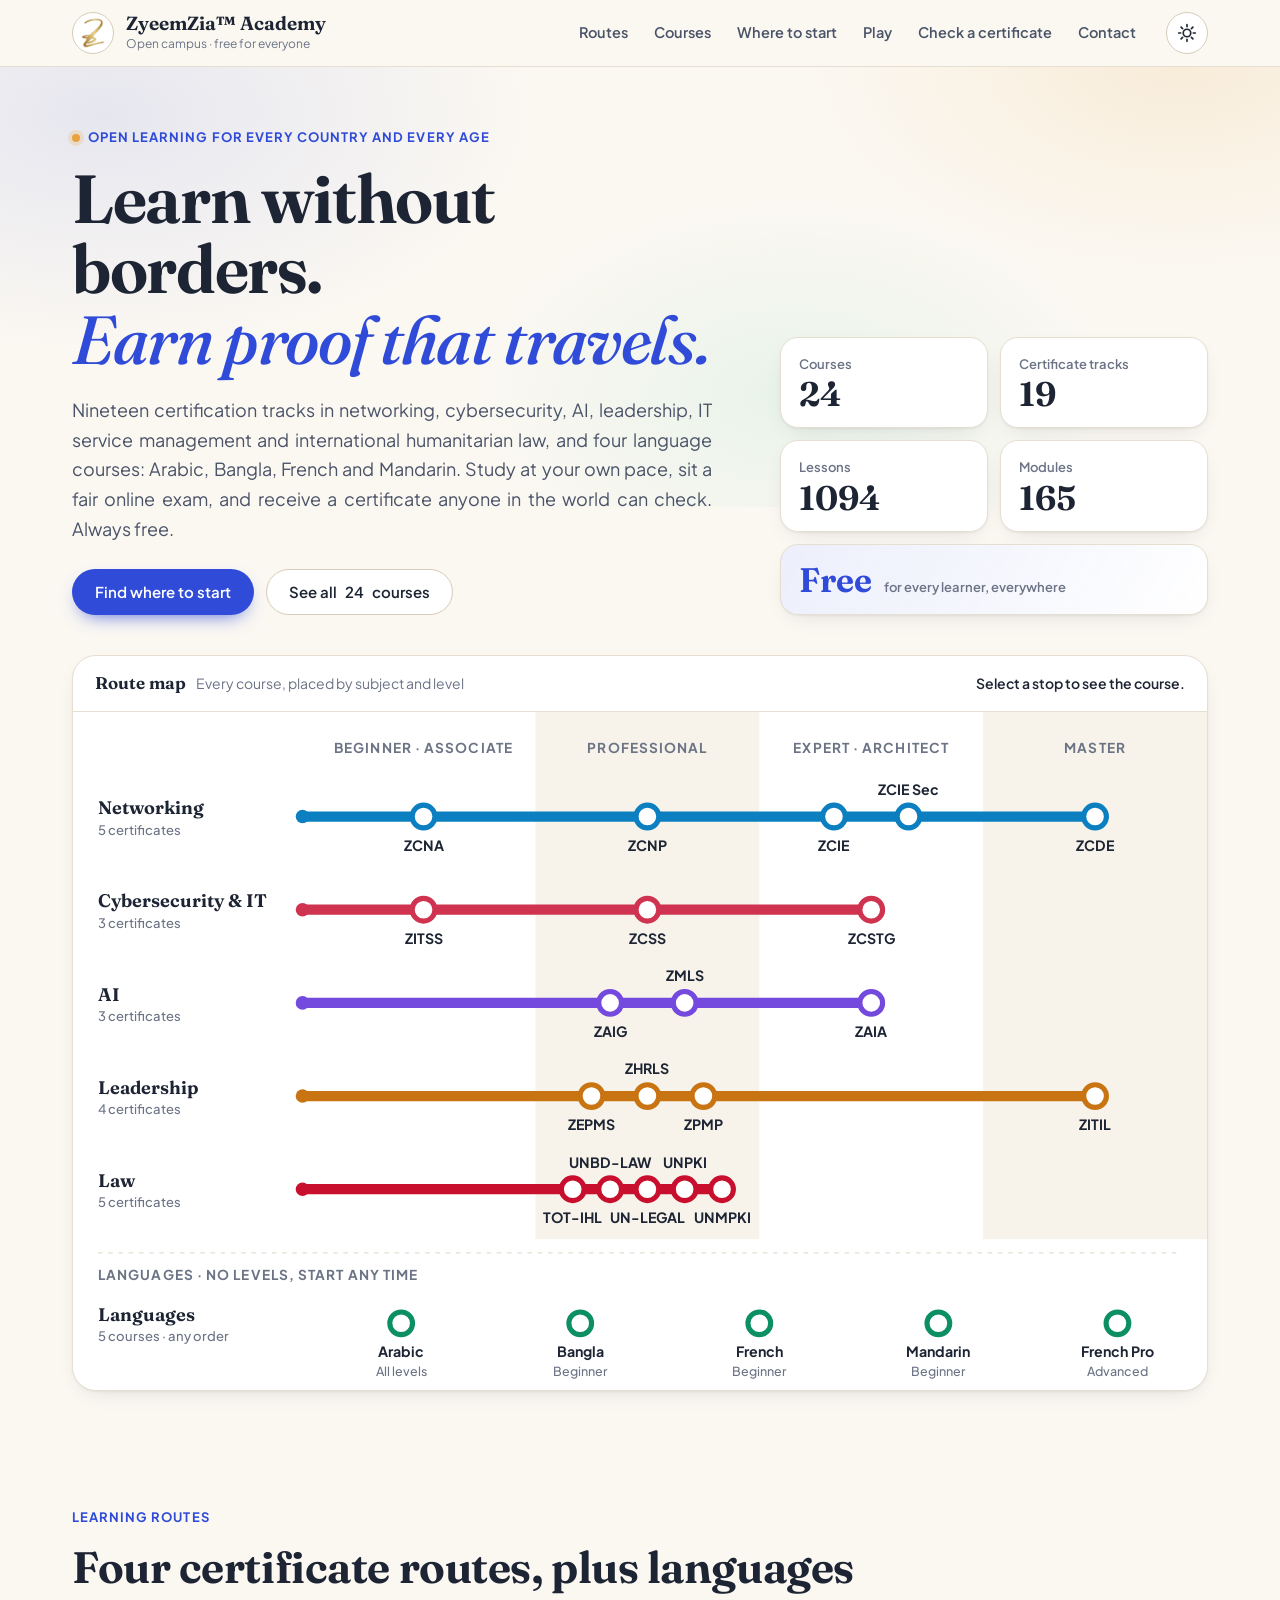
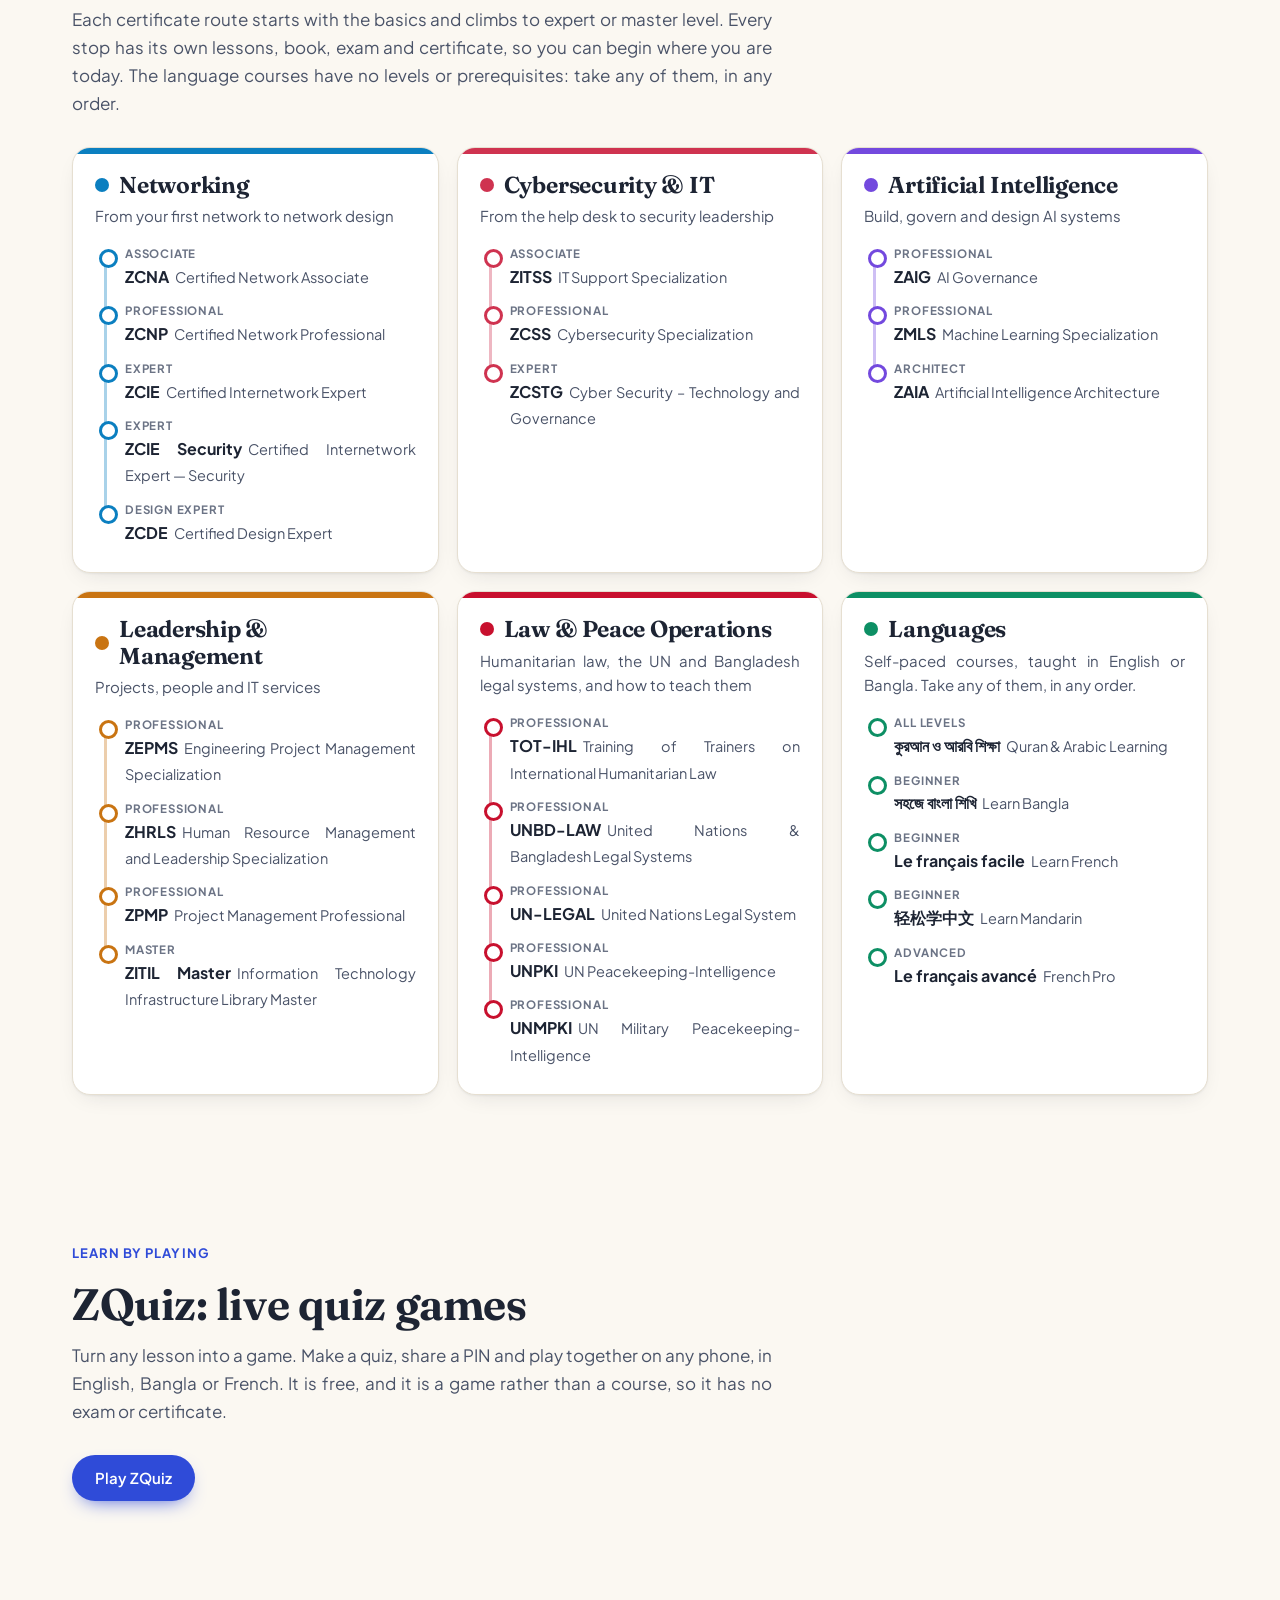
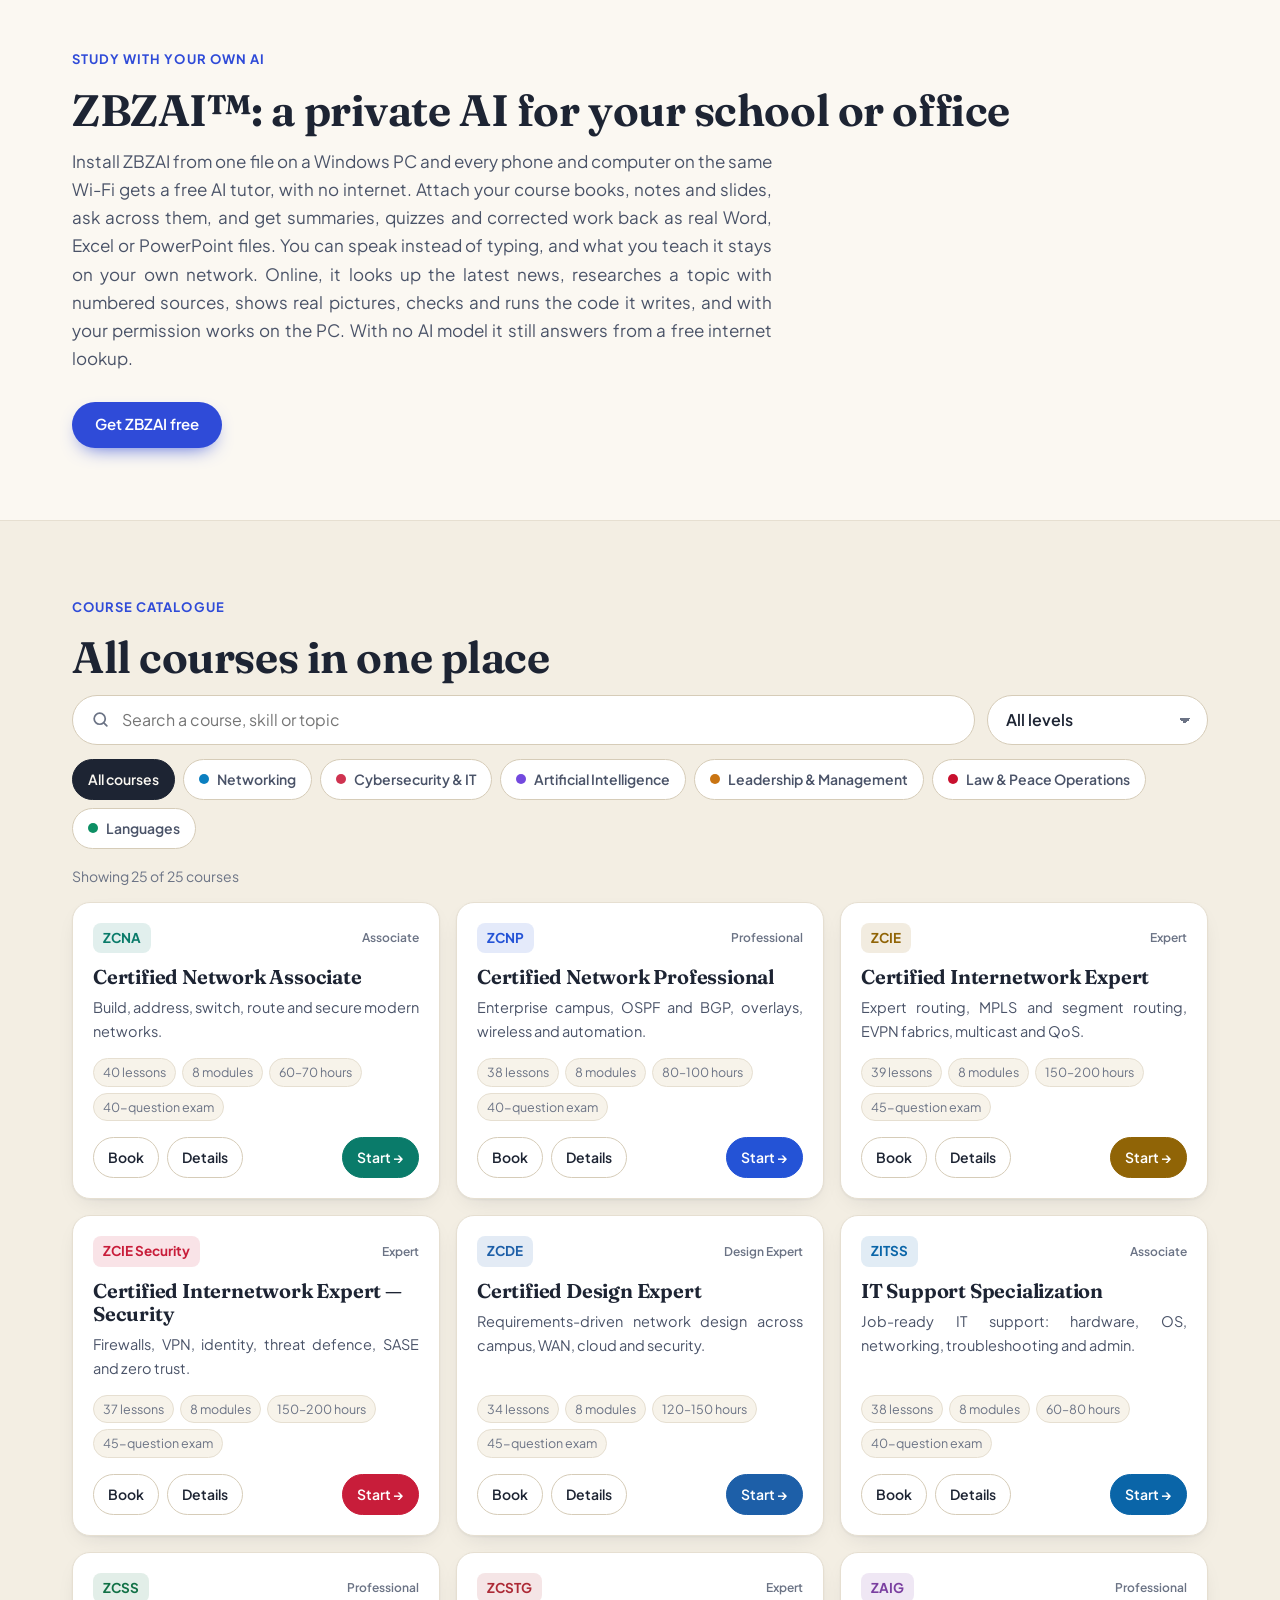
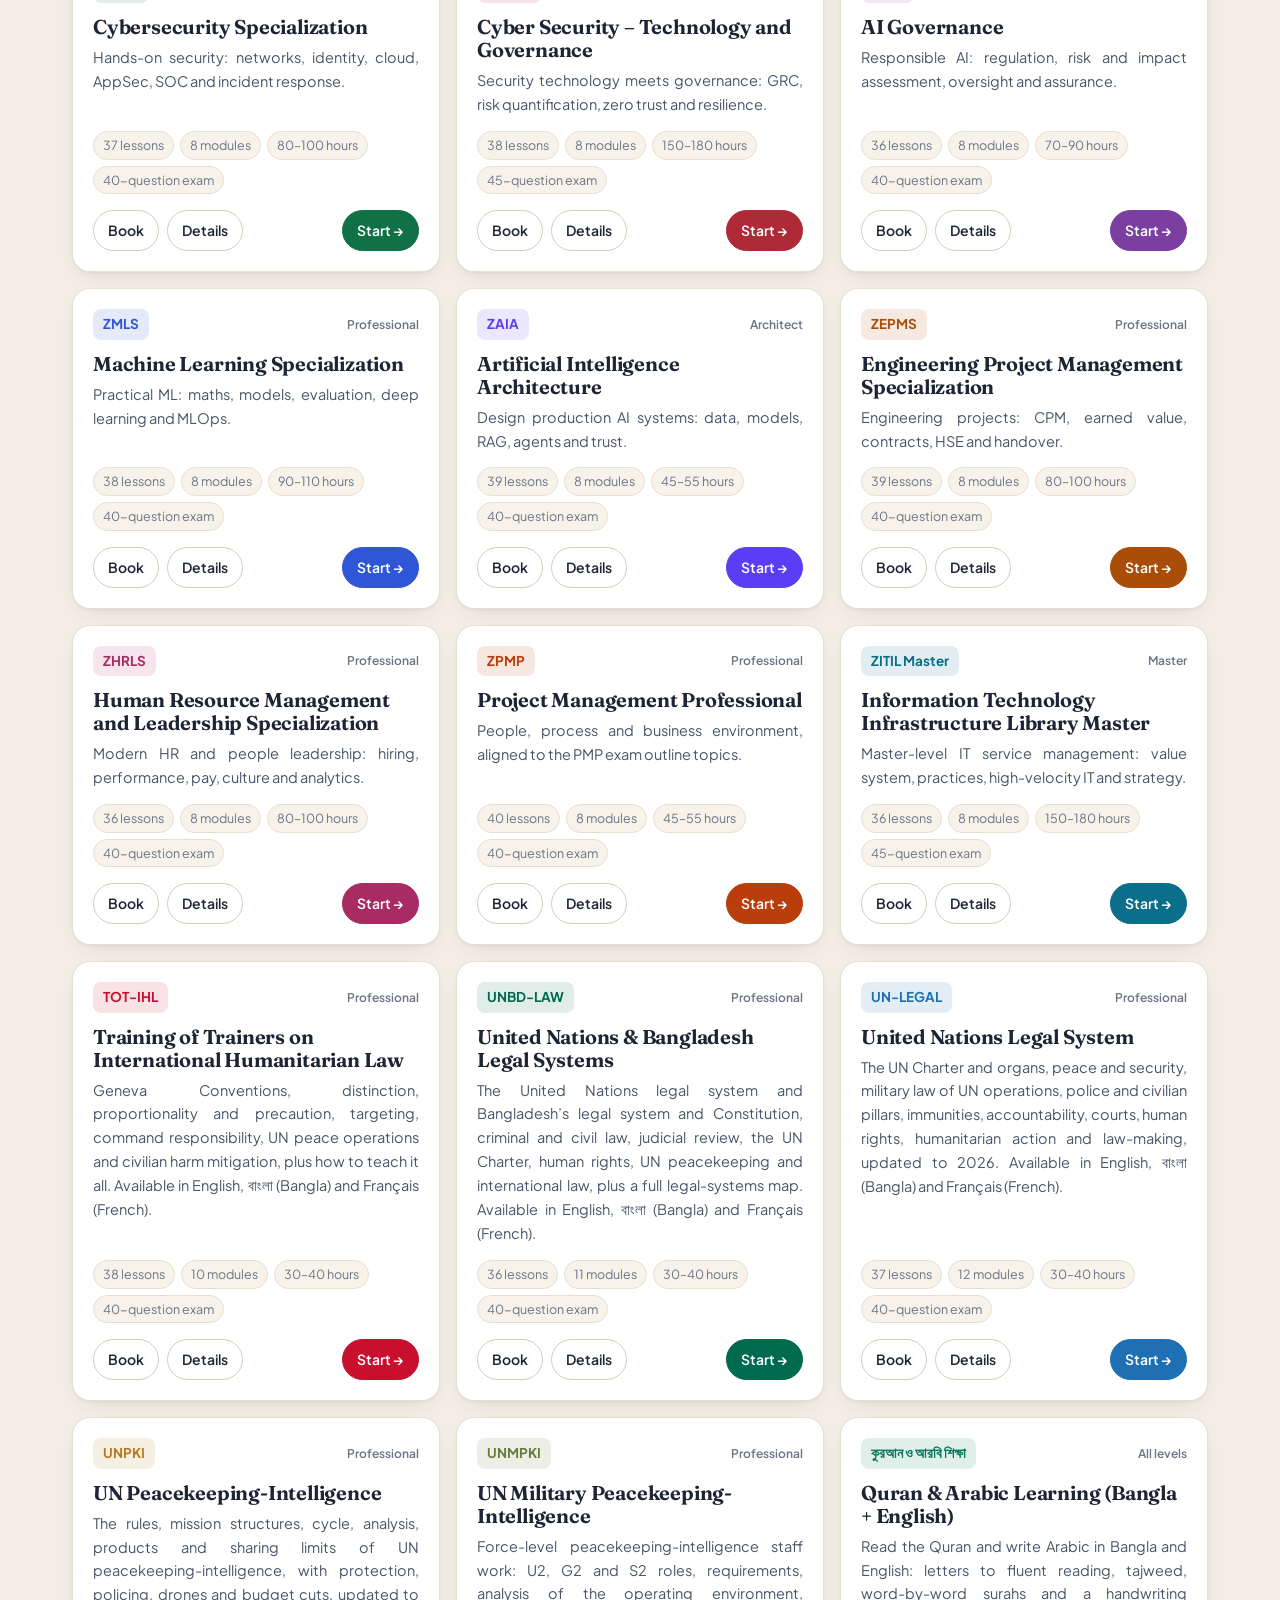
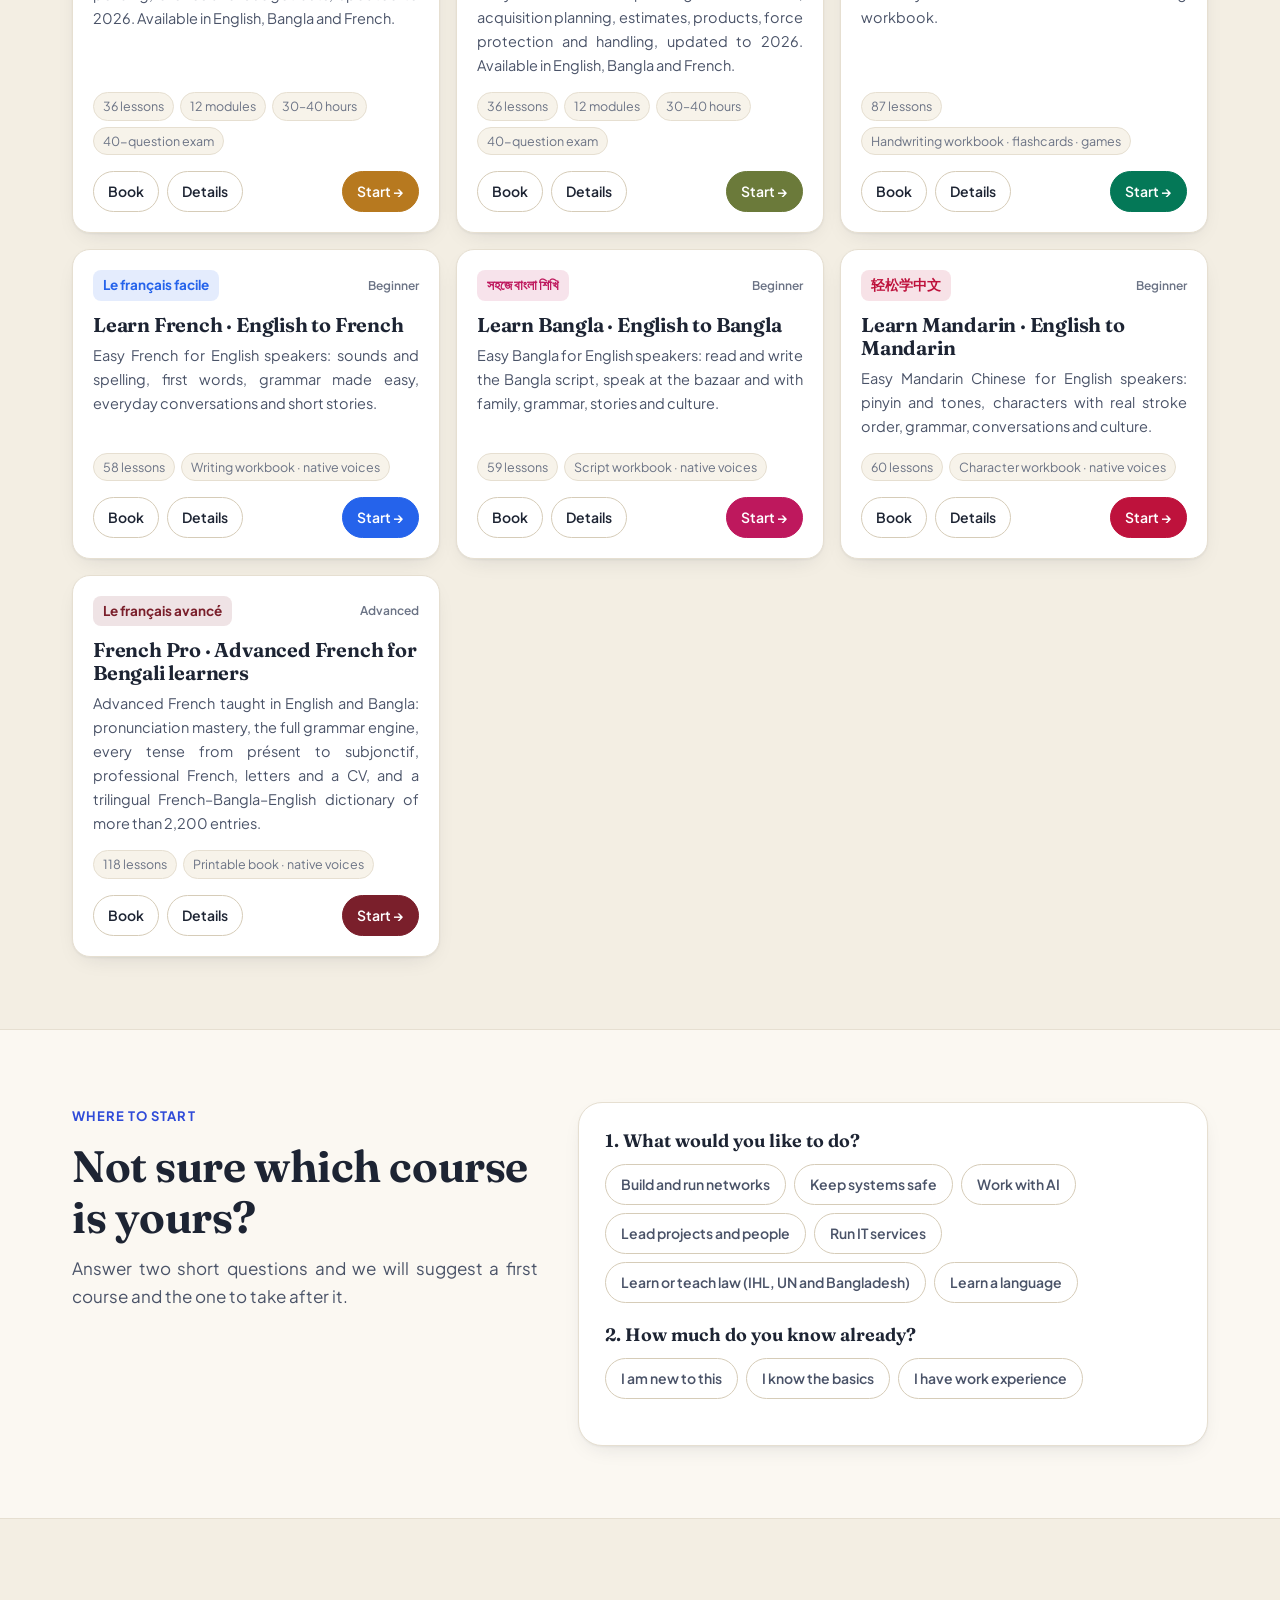
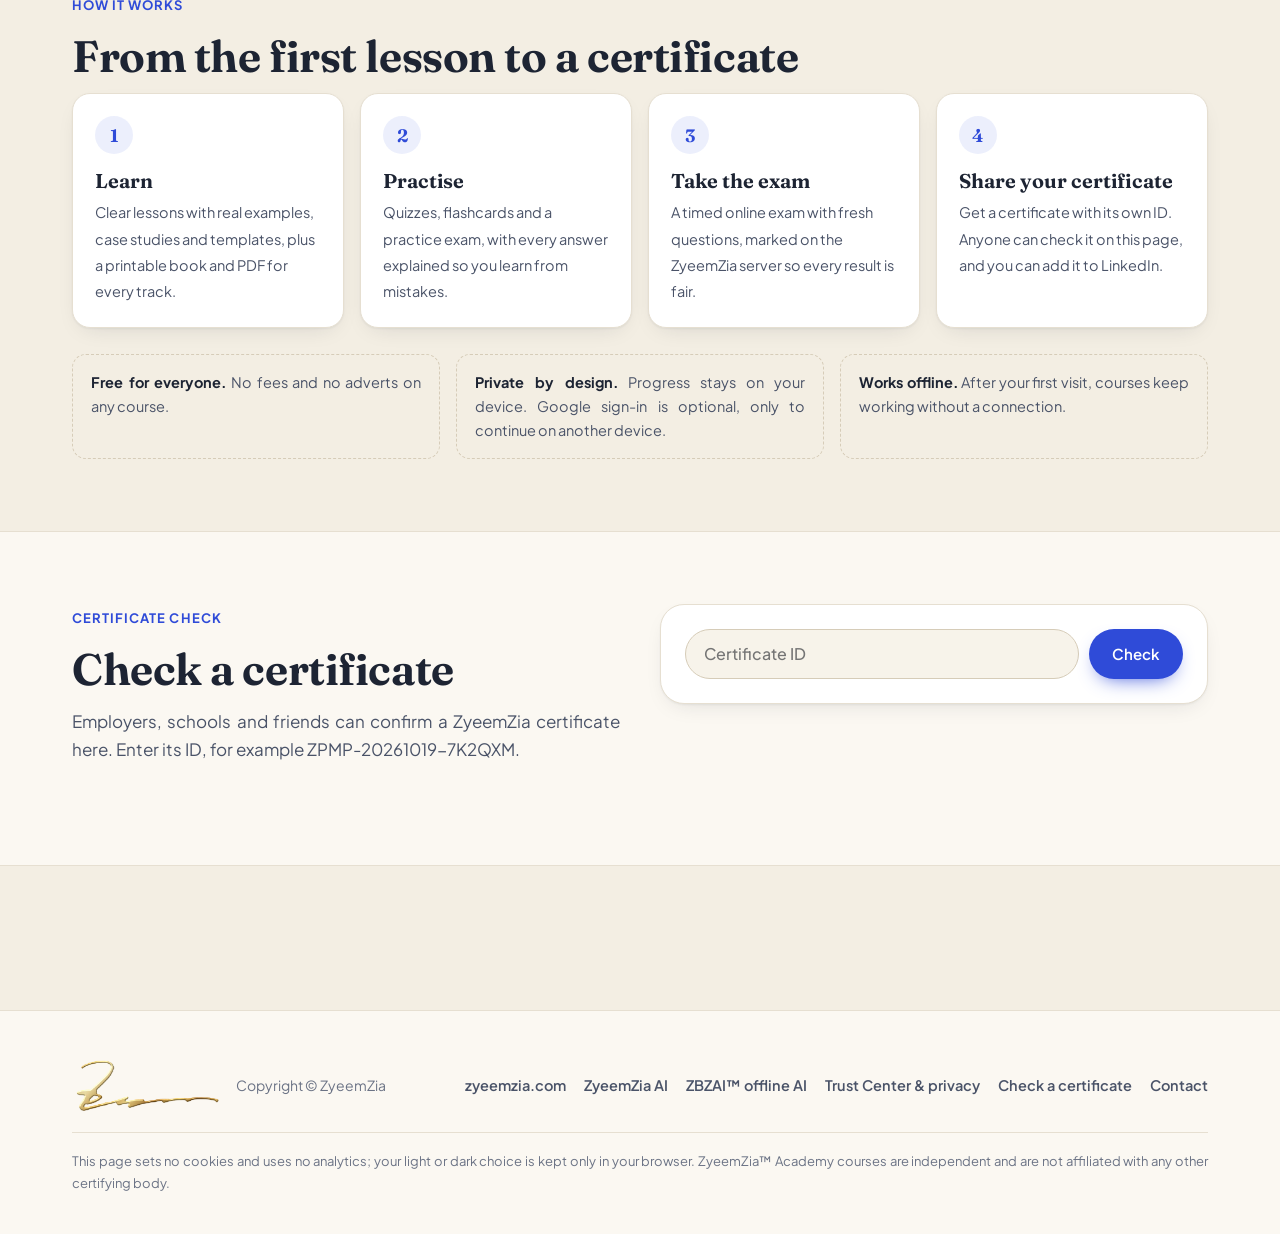
==== commit 9ff3b3d1: "Site text: research, checked code and web answers" ====
--- a/index.html
+++ b/index.html
@@ -100,7 +100,7 @@
     <div class="wrap">
       <p class="eyebrow">Study with your own AI</p>
       <h2 id="zbzaiTitle">ZBZAI&trade;: a private AI for your school or office</h2>
-      <p class="sub">Install ZBZAI from one file on a Windows PC and every phone and computer on the same Wi-Fi gets a free AI tutor, with no internet. Attach your course books, notes and slides, ask across them, and get summaries, quizzes and corrected work back as real Word, Excel or PowerPoint files. You can speak instead of typing, and what you teach it stays on your own network. Online, it looks up the latest news, shows real pictures and says what each one shows, and with your permission works on the PC.</p>
+      <p class="sub">Install ZBZAI from one file on a Windows PC and every phone and computer on the same Wi-Fi gets a free AI tutor, with no internet. Attach your course books, notes and slides, ask across them, and get summaries, quizzes and corrected work back as real Word, Excel or PowerPoint files. You can speak instead of typing, and what you teach it stays on your own network. Online, it looks up the latest news, researches a topic with numbered sources, shows real pictures, checks and runs the code it writes, and with your permission works on the PC. With no AI model it still answers from a free internet lookup.</p>
       <a class="btn primary" href="https://zbzai.zyeemzia.com/" target="_blank" rel="noopener">Get ZBZAI free</a>
     </div>
   </section>
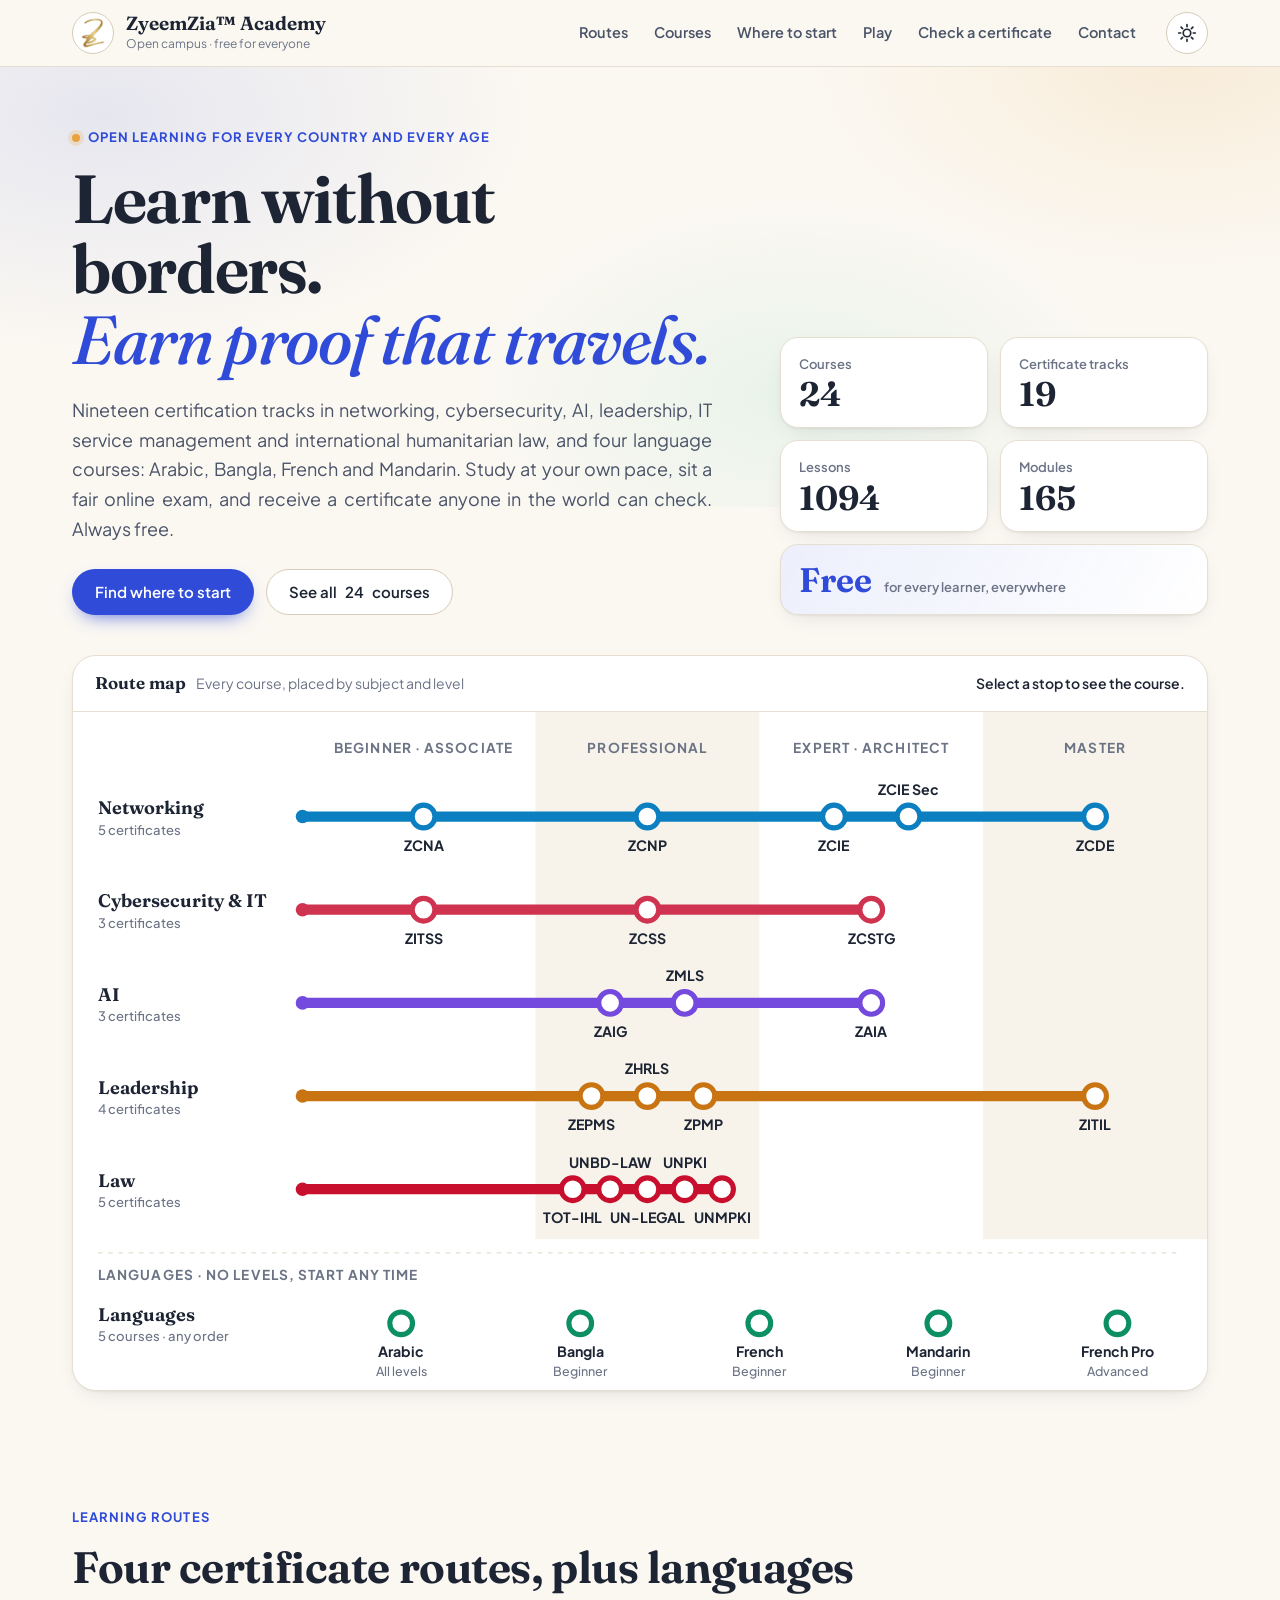
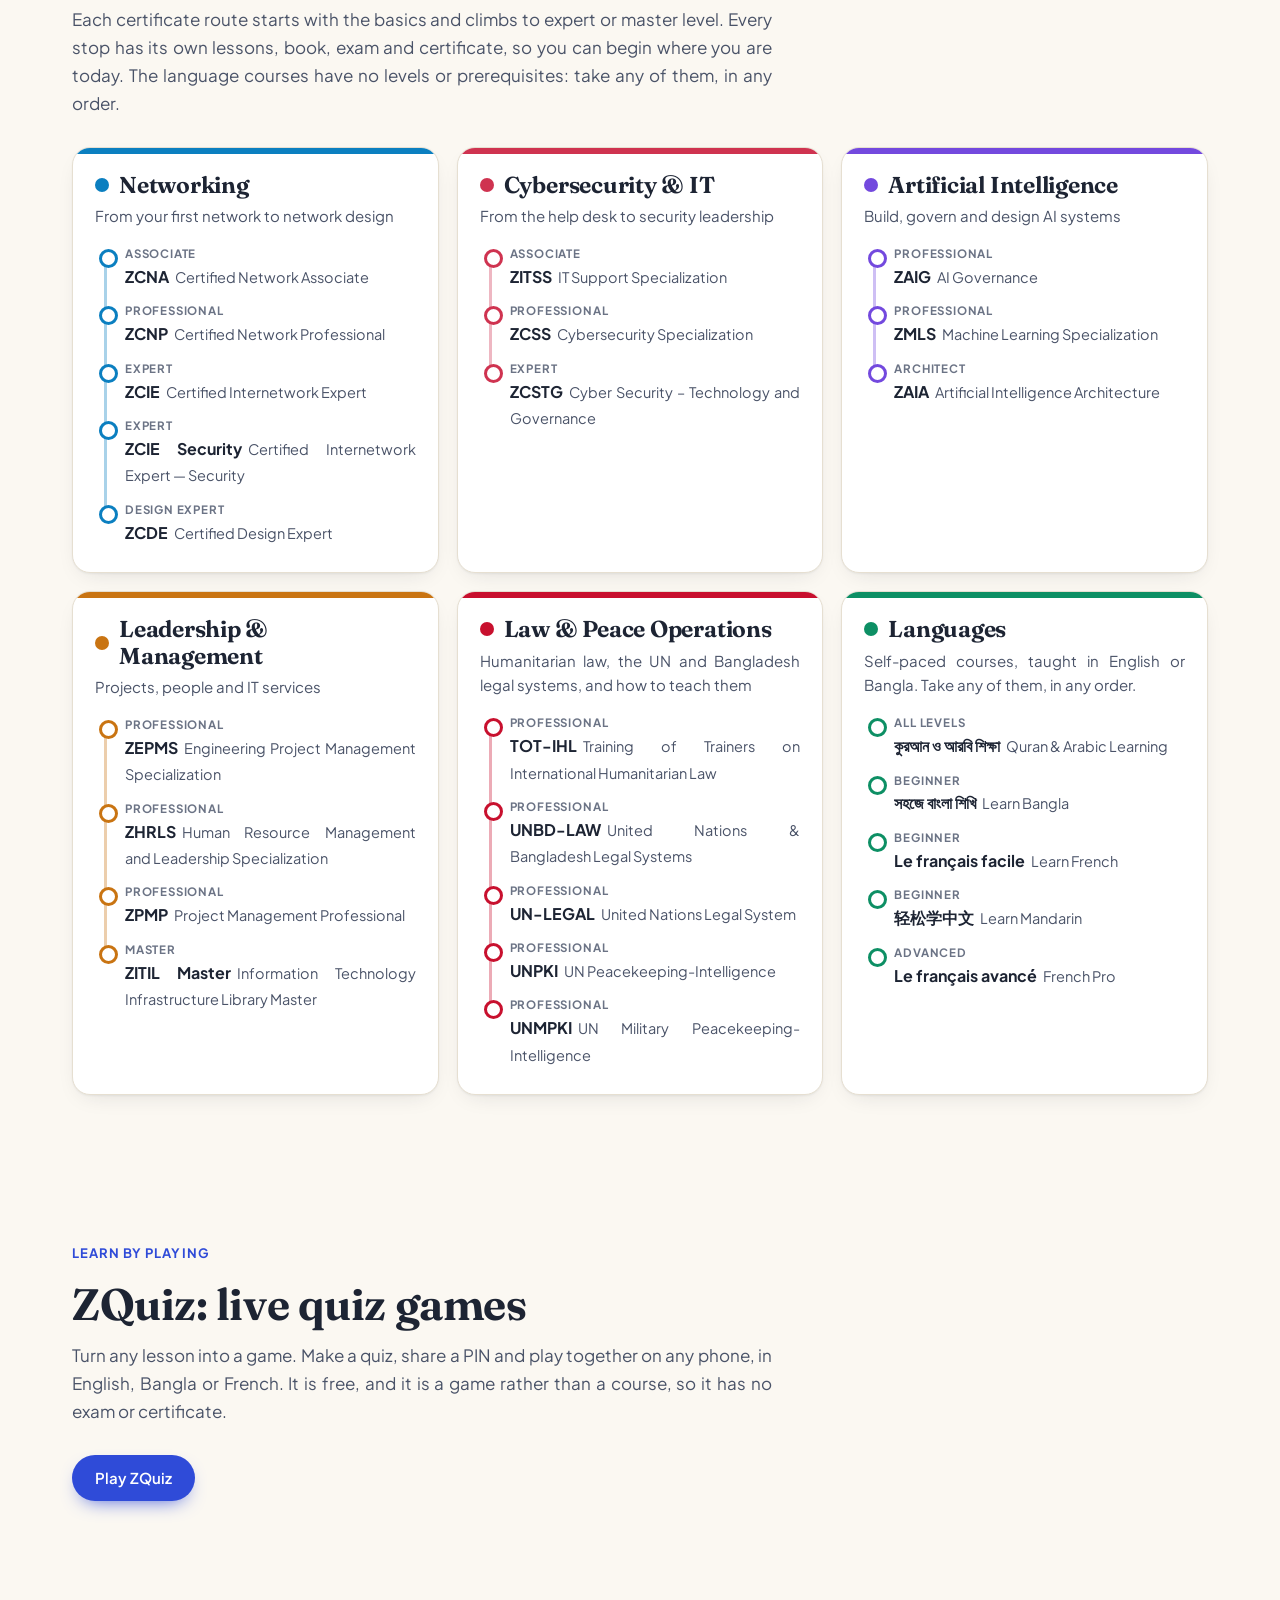
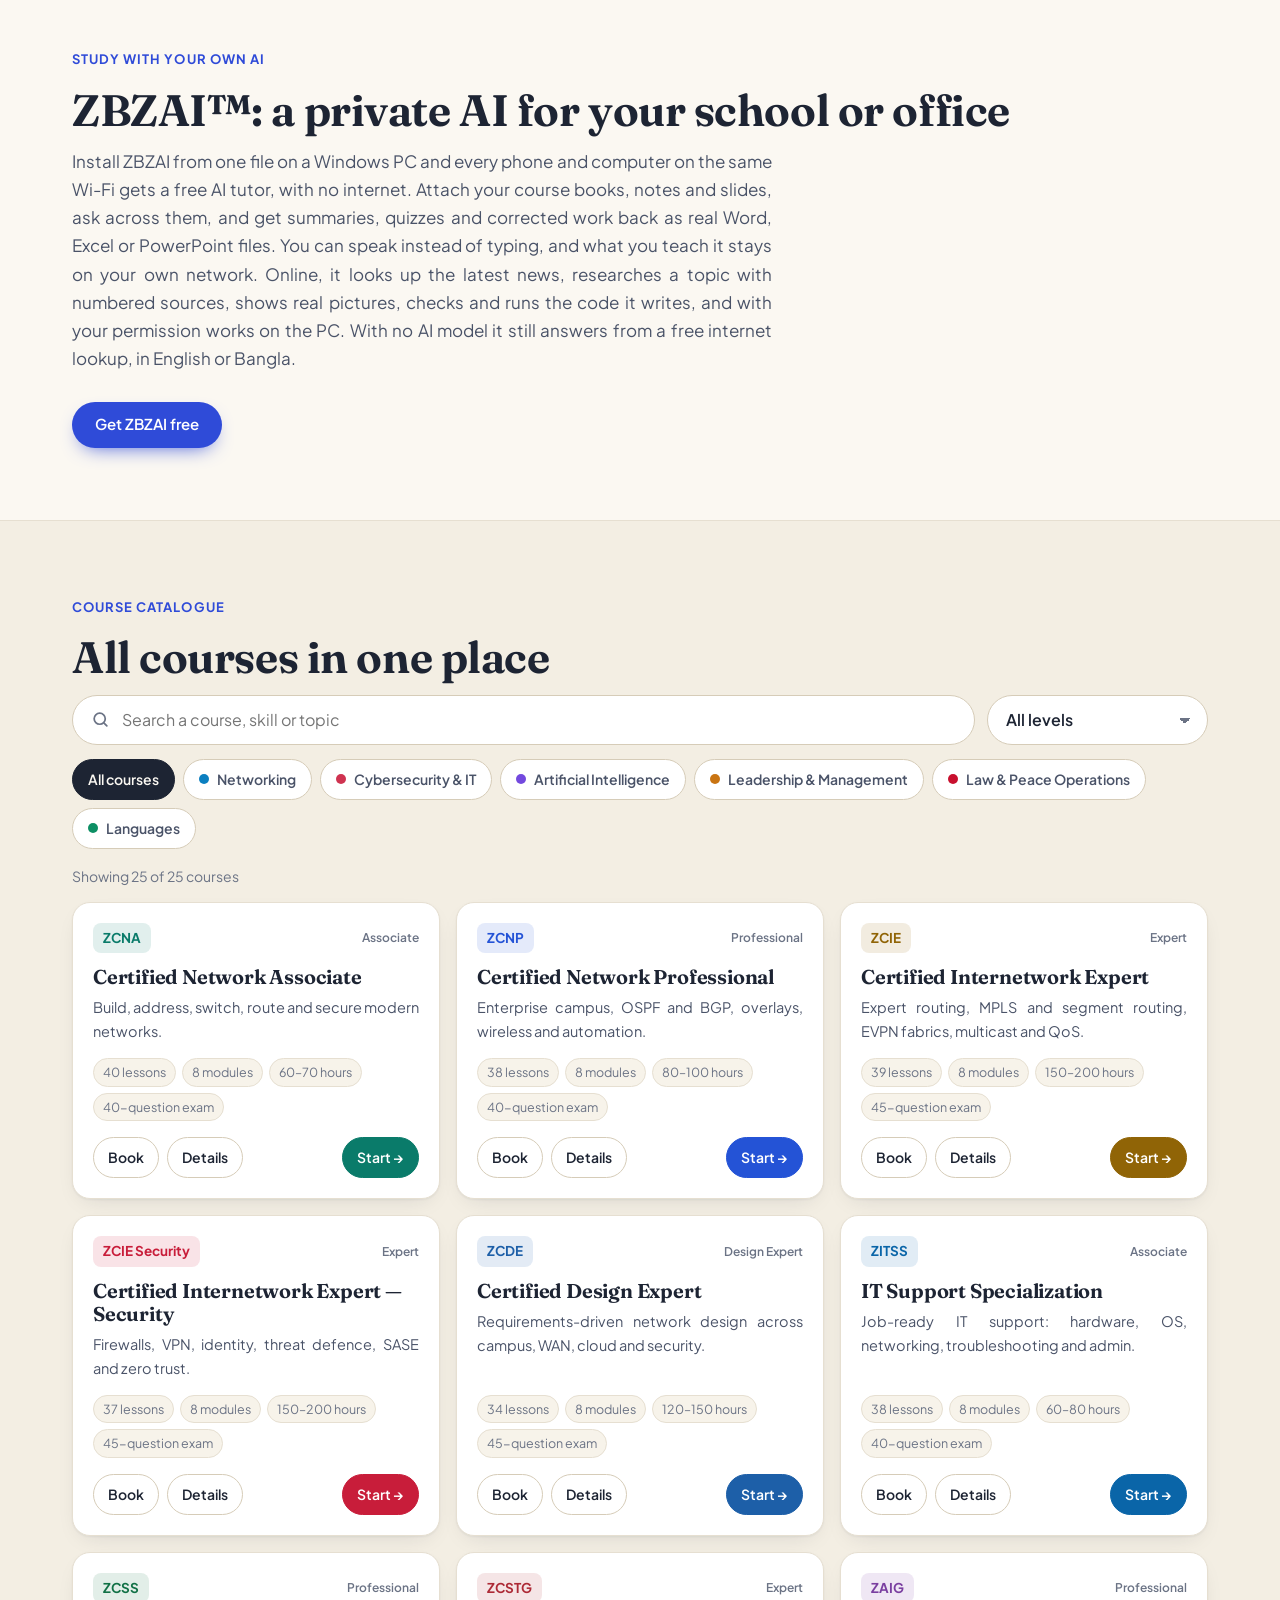
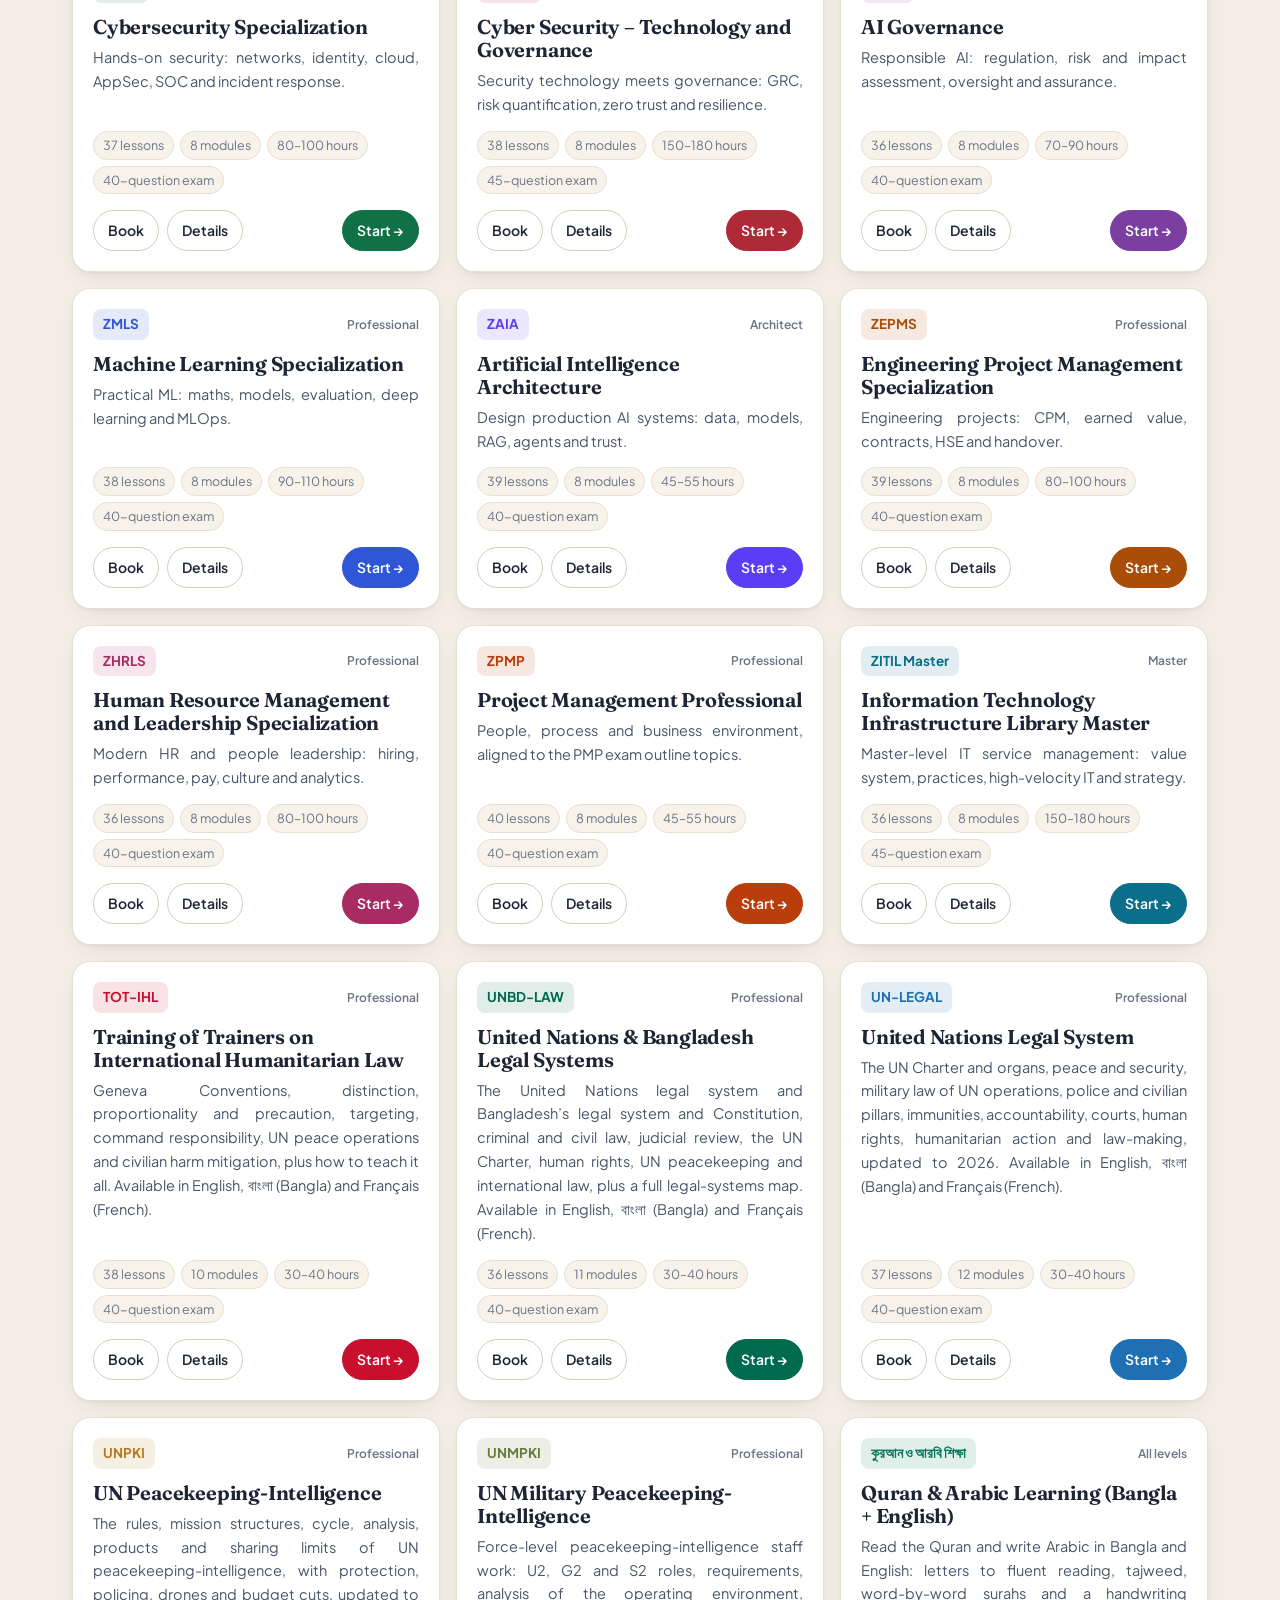
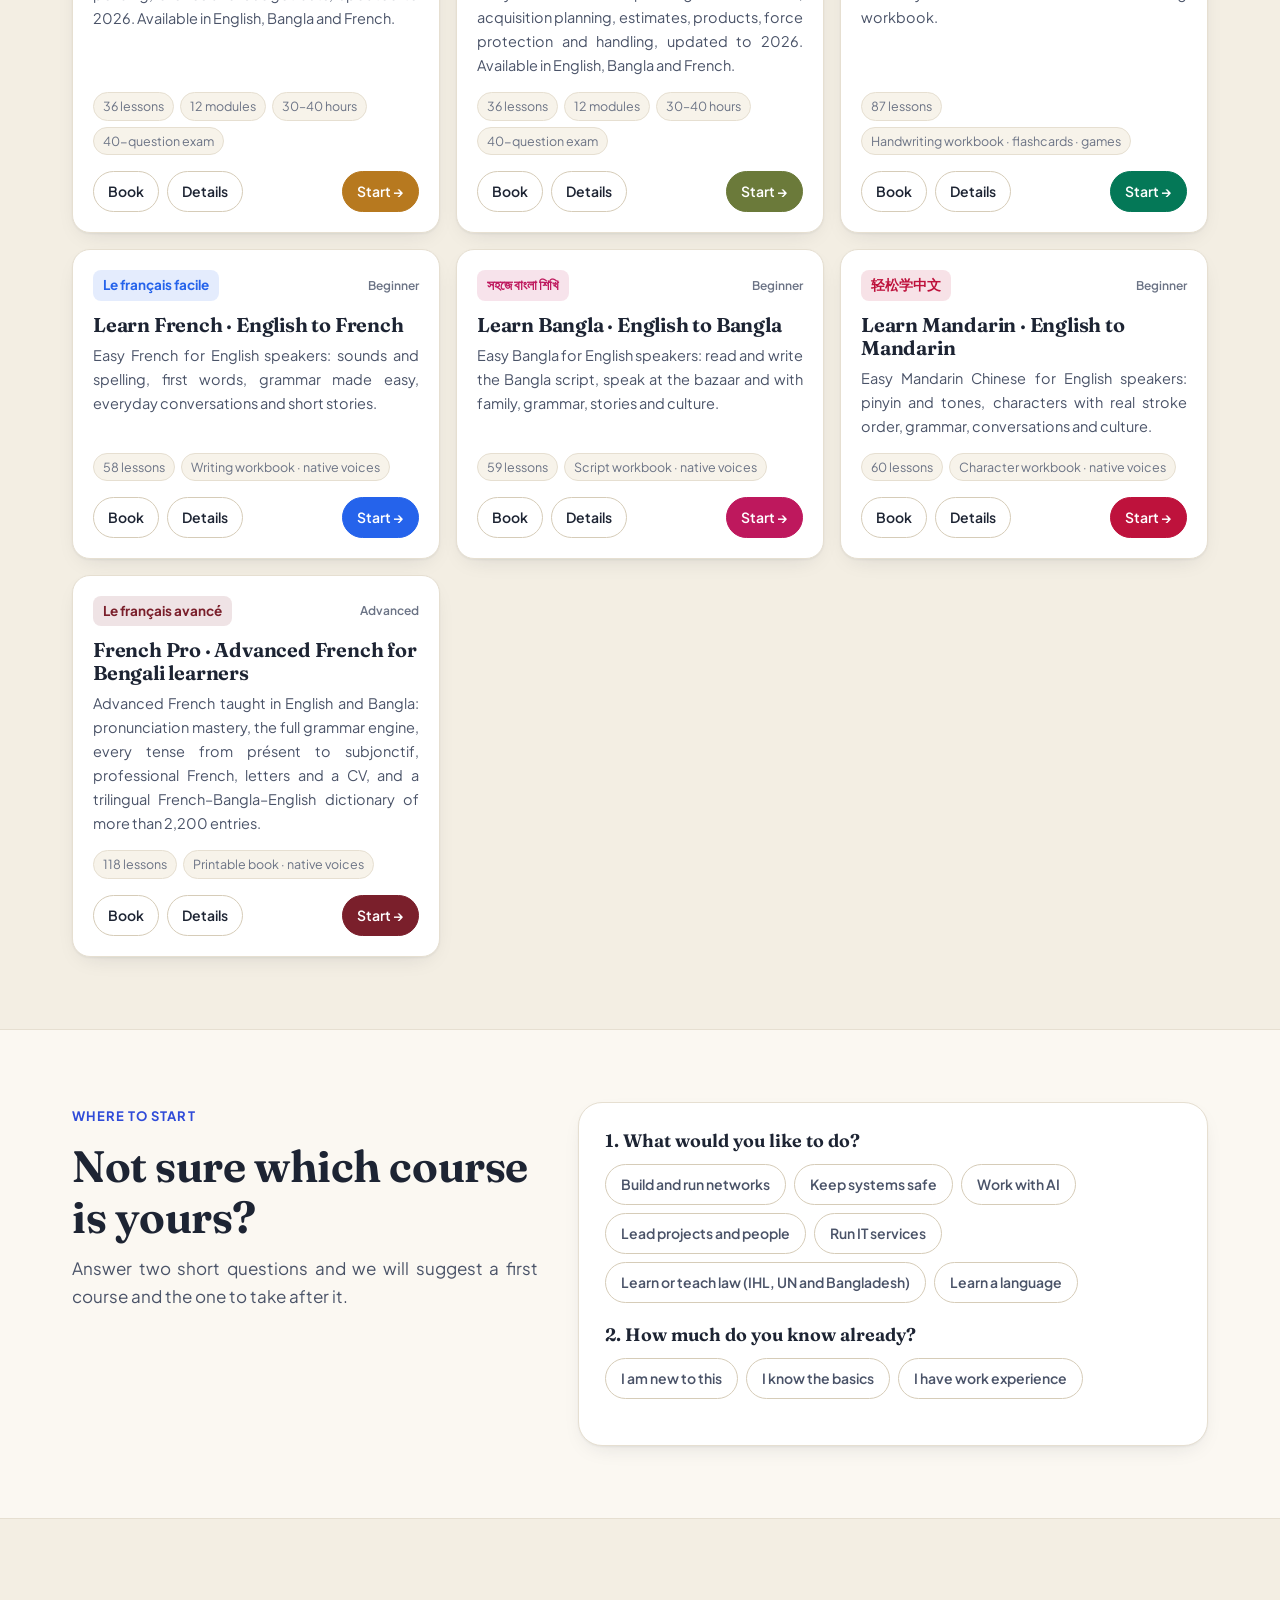
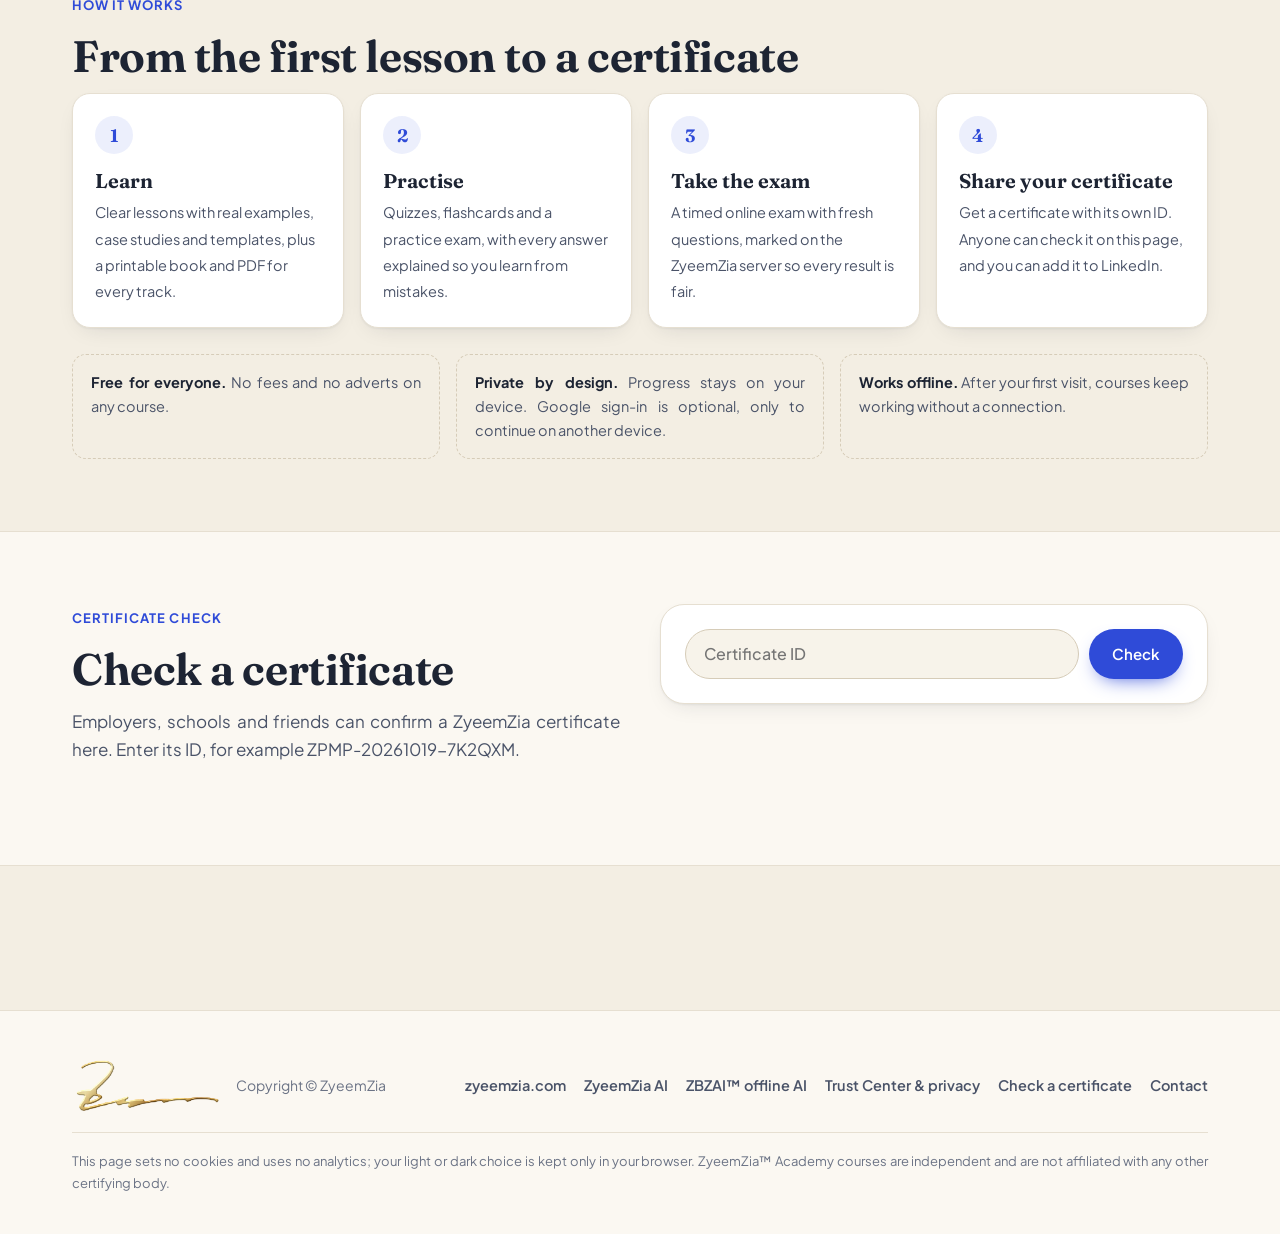
==== commit 8e44a641: "Site text: Bangla web answers, instant replies, saved answers" ====
--- a/index.html
+++ b/index.html
@@ -100,7 +100,7 @@
     <div class="wrap">
       <p class="eyebrow">Study with your own AI</p>
       <h2 id="zbzaiTitle">ZBZAI&trade;: a private AI for your school or office</h2>
-      <p class="sub">Install ZBZAI from one file on a Windows PC and every phone and computer on the same Wi-Fi gets a free AI tutor, with no internet. Attach your course books, notes and slides, ask across them, and get summaries, quizzes and corrected work back as real Word, Excel or PowerPoint files. You can speak instead of typing, and what you teach it stays on your own network. Online, it looks up the latest news, researches a topic with numbered sources, shows real pictures, checks and runs the code it writes, and with your permission works on the PC. With no AI model it still answers from a free internet lookup.</p>
+      <p class="sub">Install ZBZAI from one file on a Windows PC and every phone and computer on the same Wi-Fi gets a free AI tutor, with no internet. Attach your course books, notes and slides, ask across them, and get summaries, quizzes and corrected work back as real Word, Excel or PowerPoint files. You can speak instead of typing, and what you teach it stays on your own network. Online, it looks up the latest news, researches a topic with numbered sources, shows real pictures, checks and runs the code it writes, and with your permission works on the PC. With no AI model it still answers from a free internet lookup, in English or Bangla.</p>
       <a class="btn primary" href="https://zbzai.zyeemzia.com/" target="_blank" rel="noopener">Get ZBZAI free</a>
     </div>
   </section>
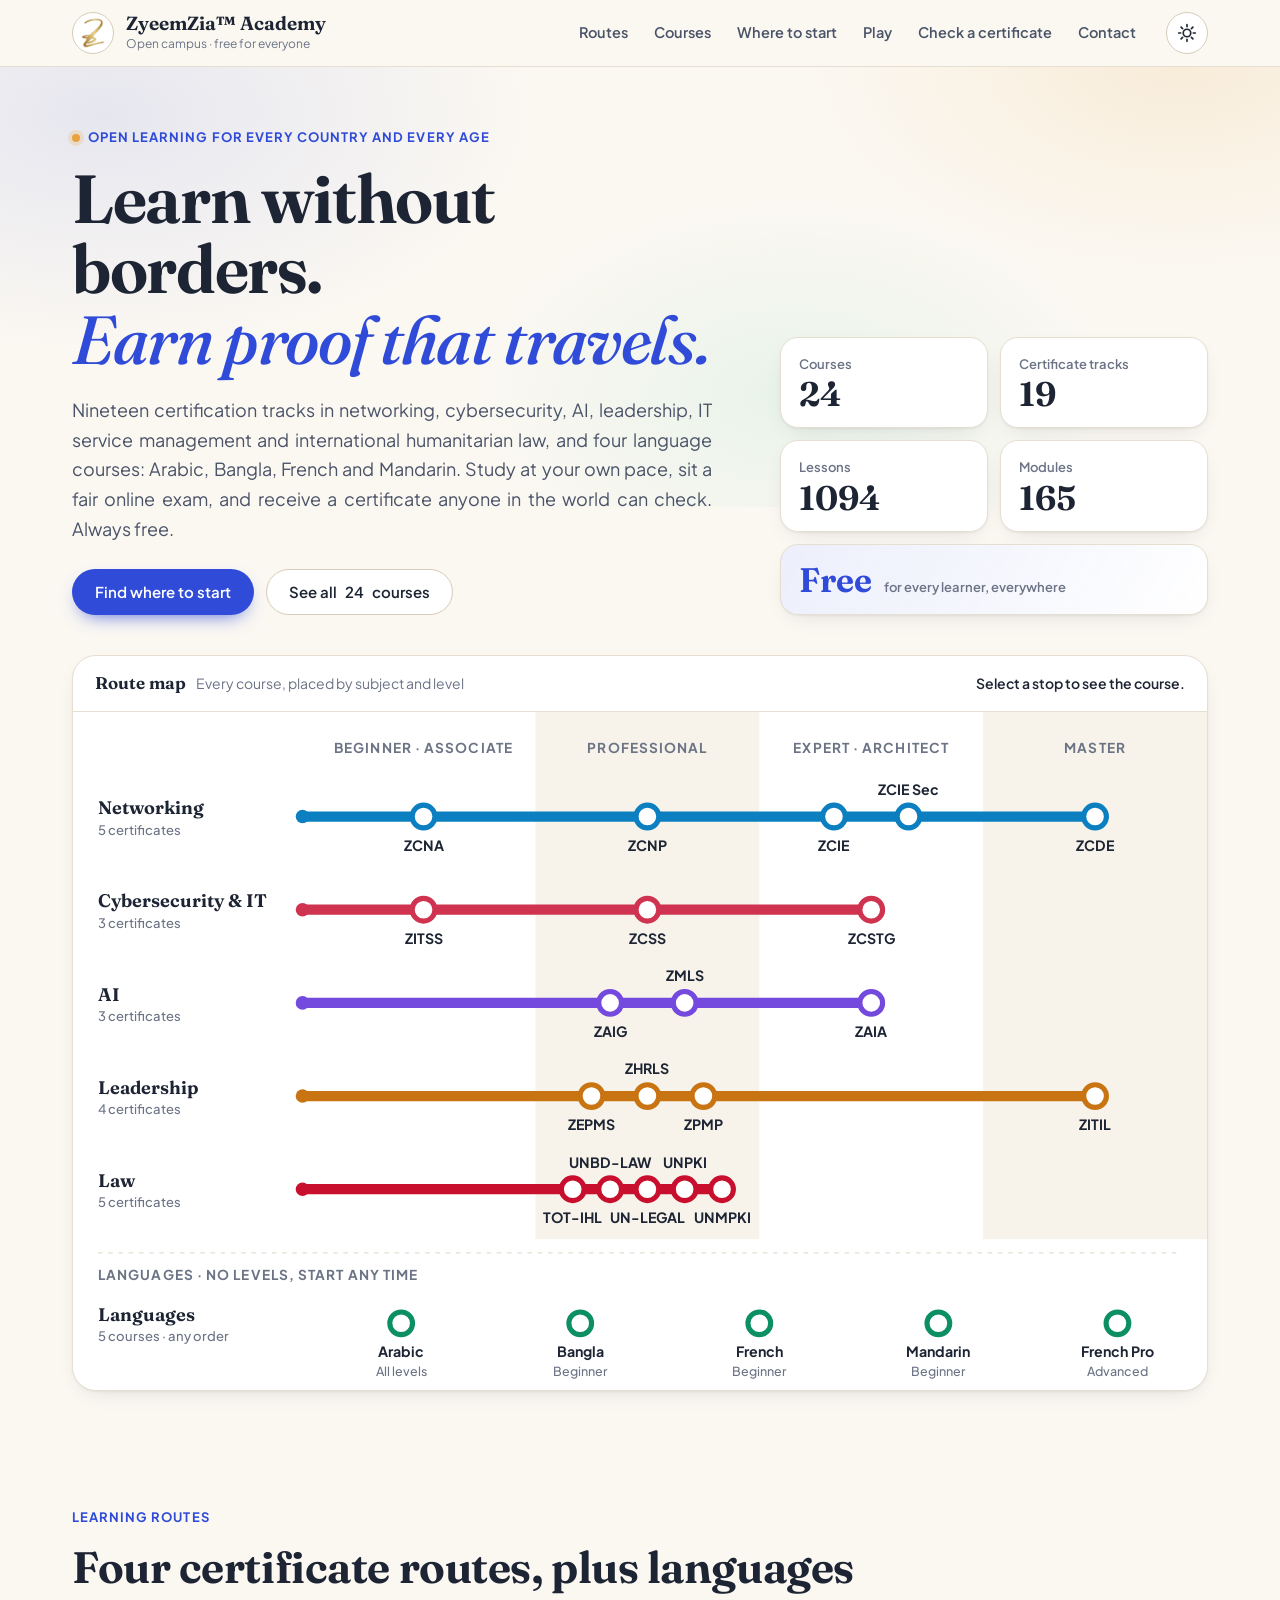
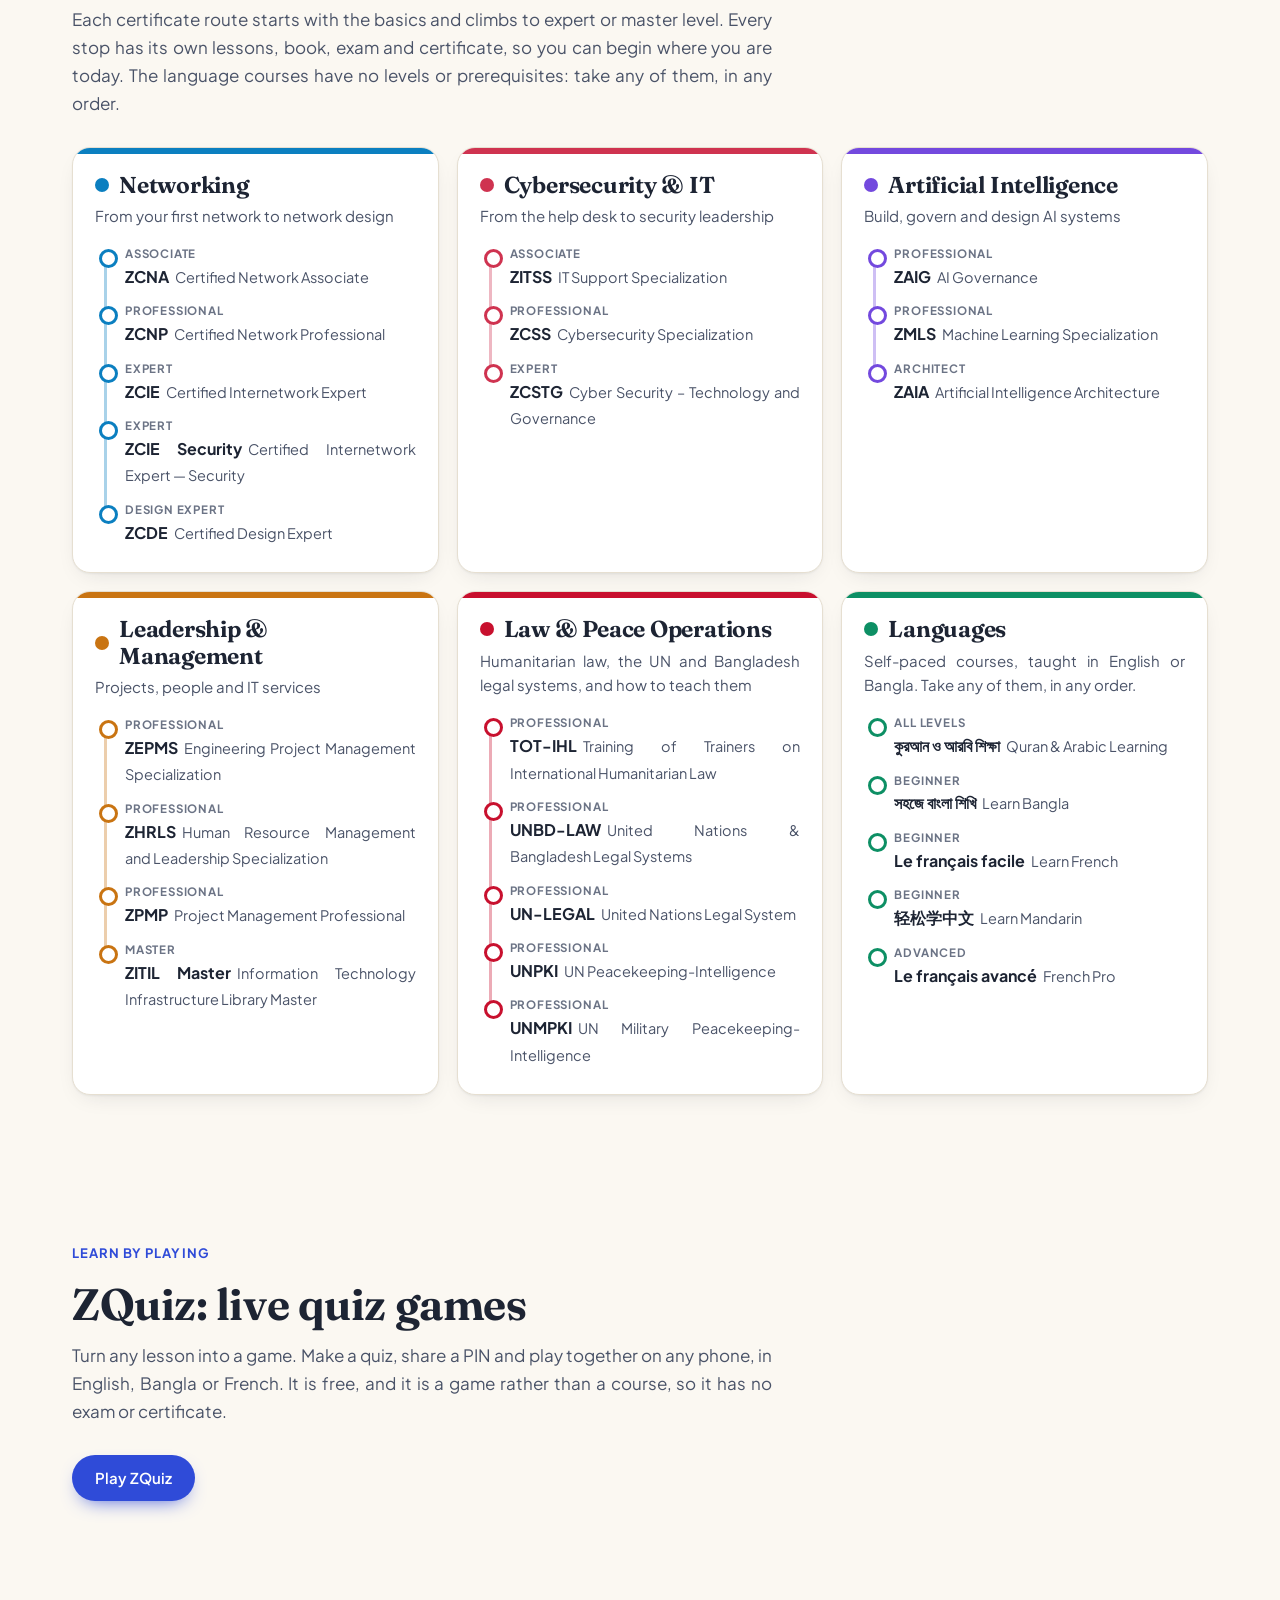
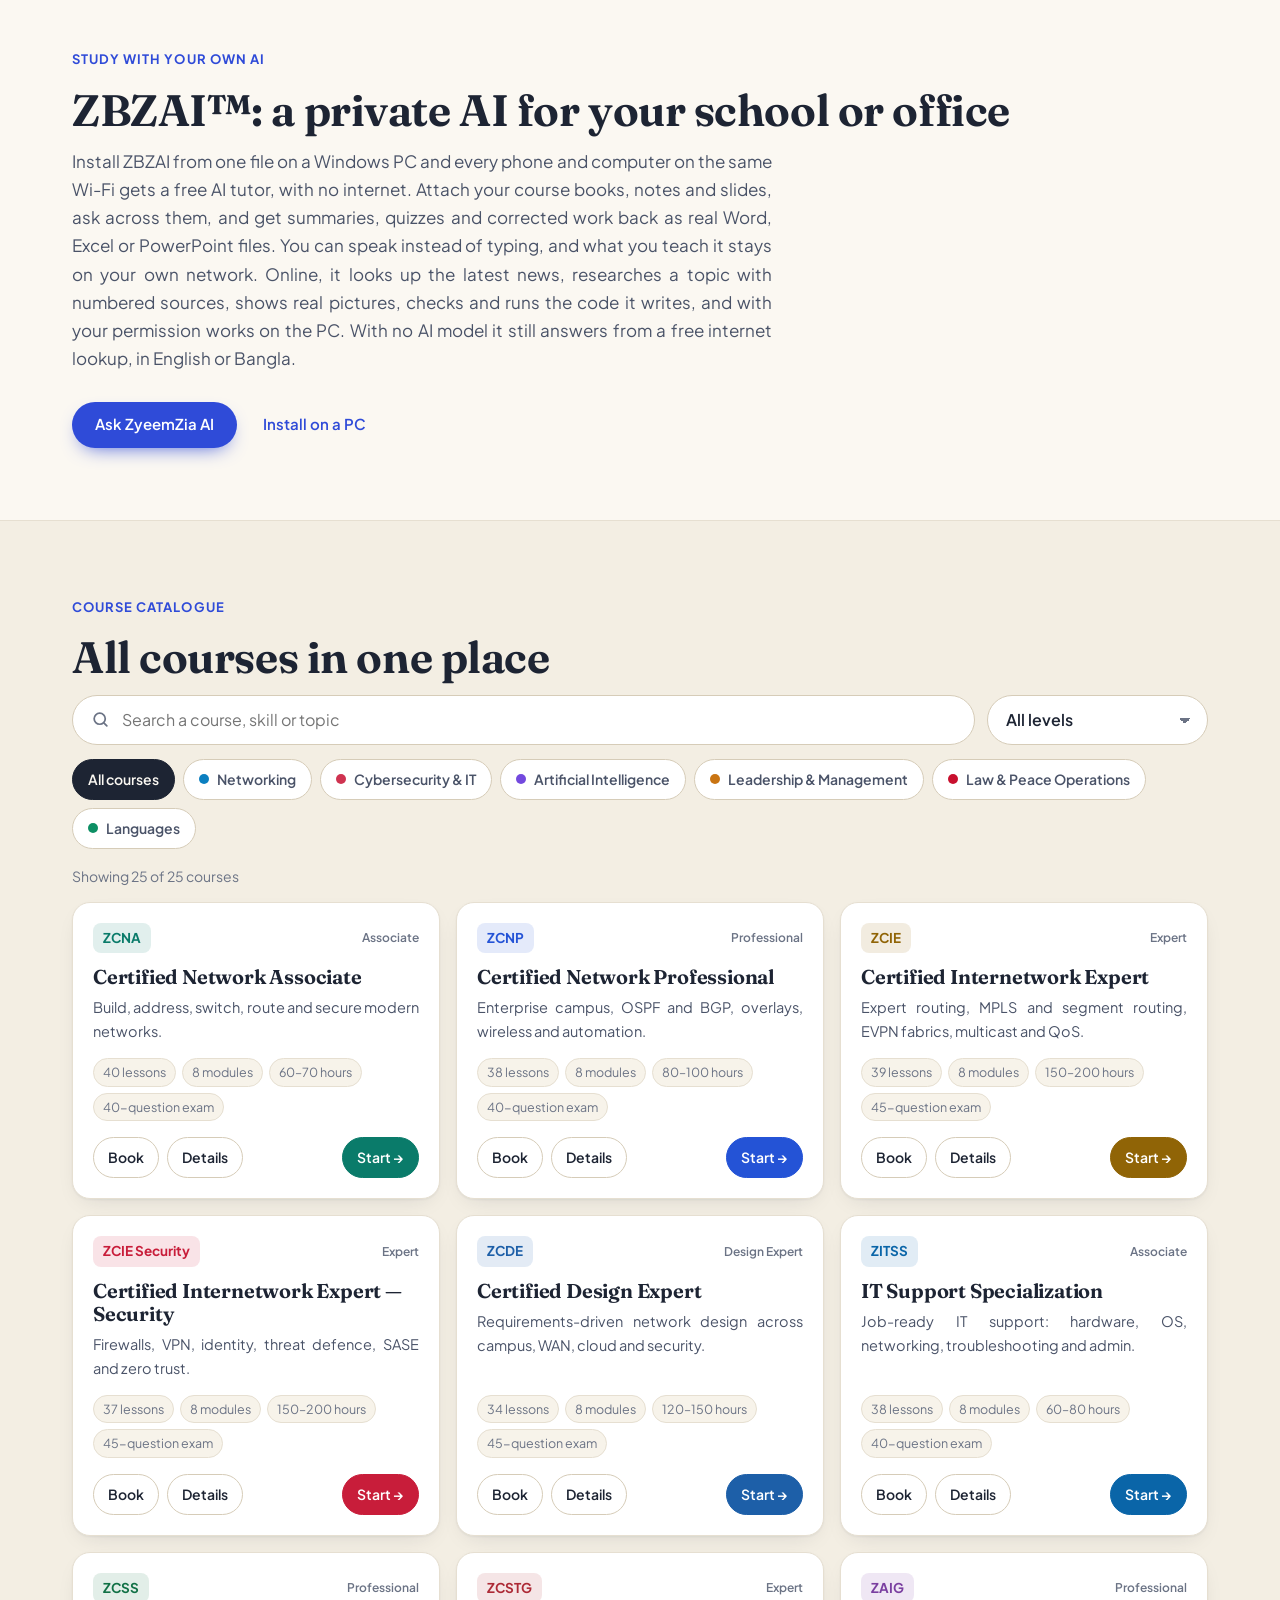
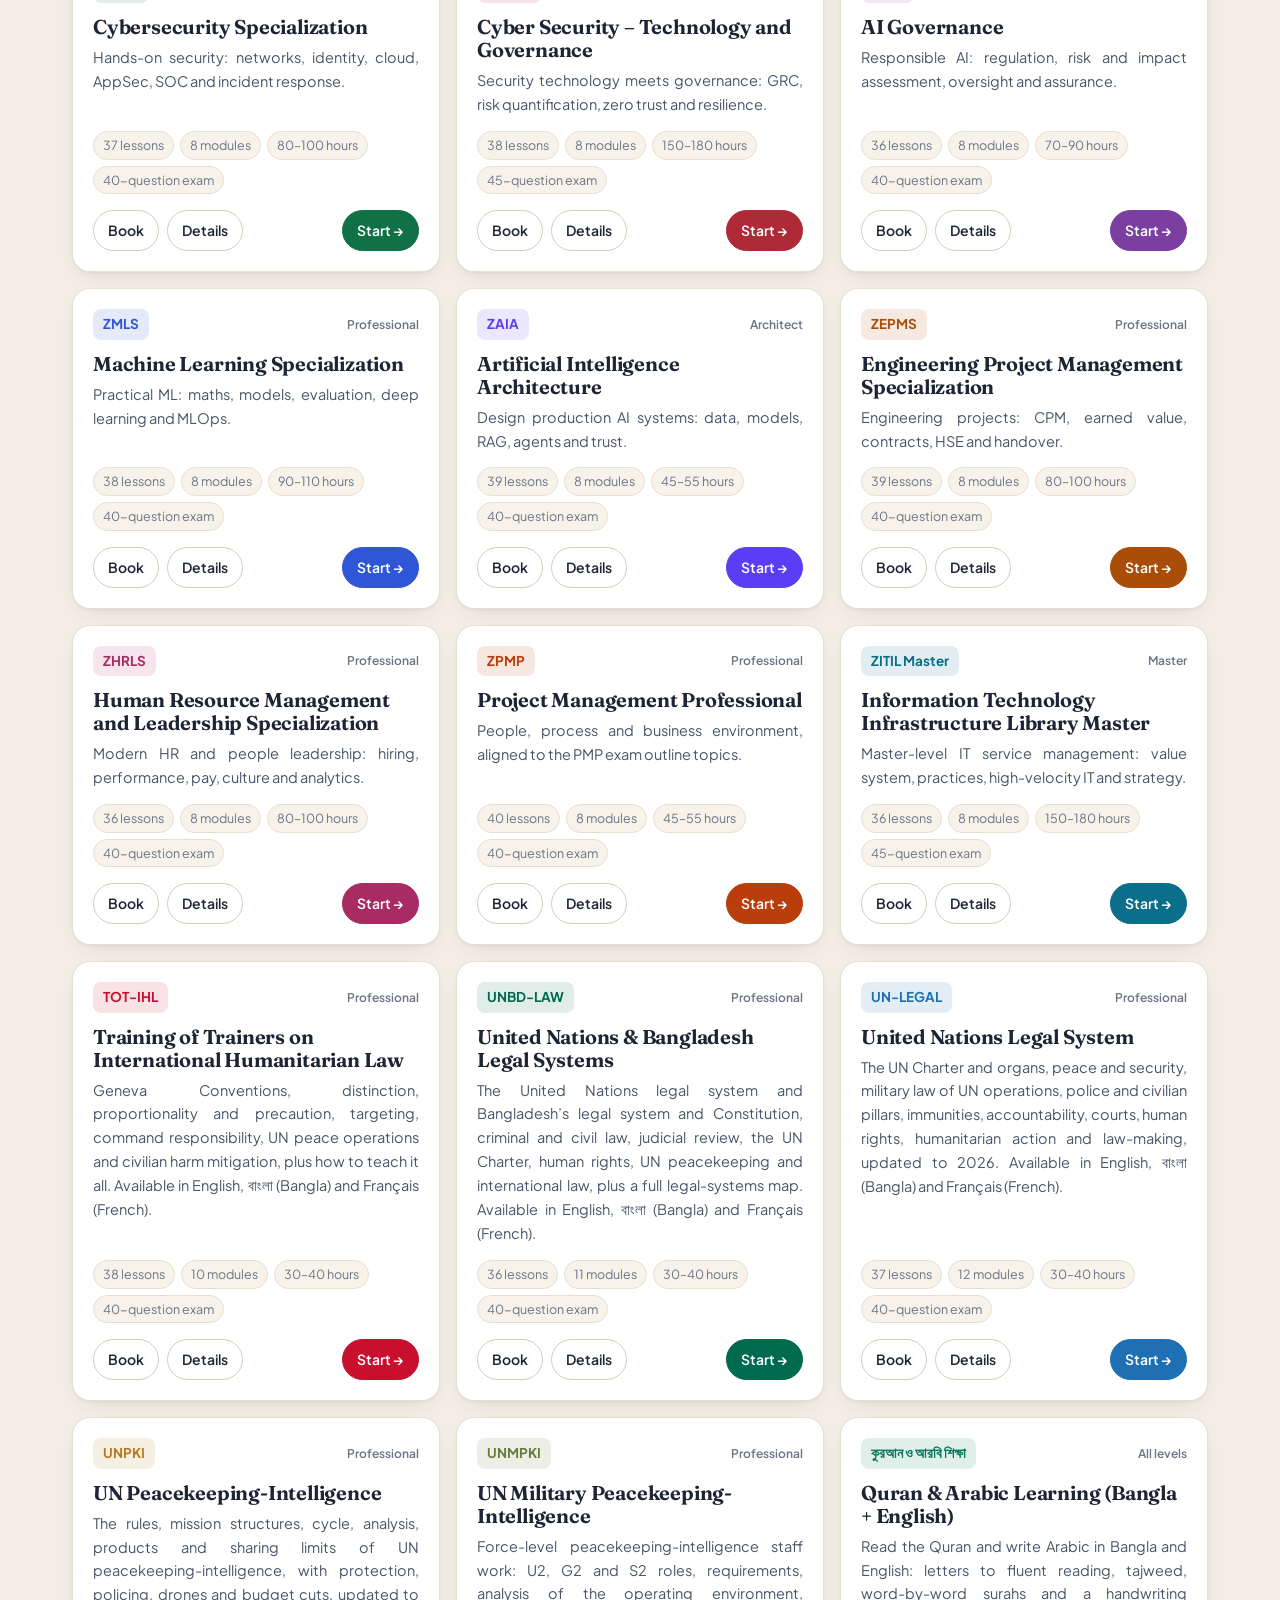
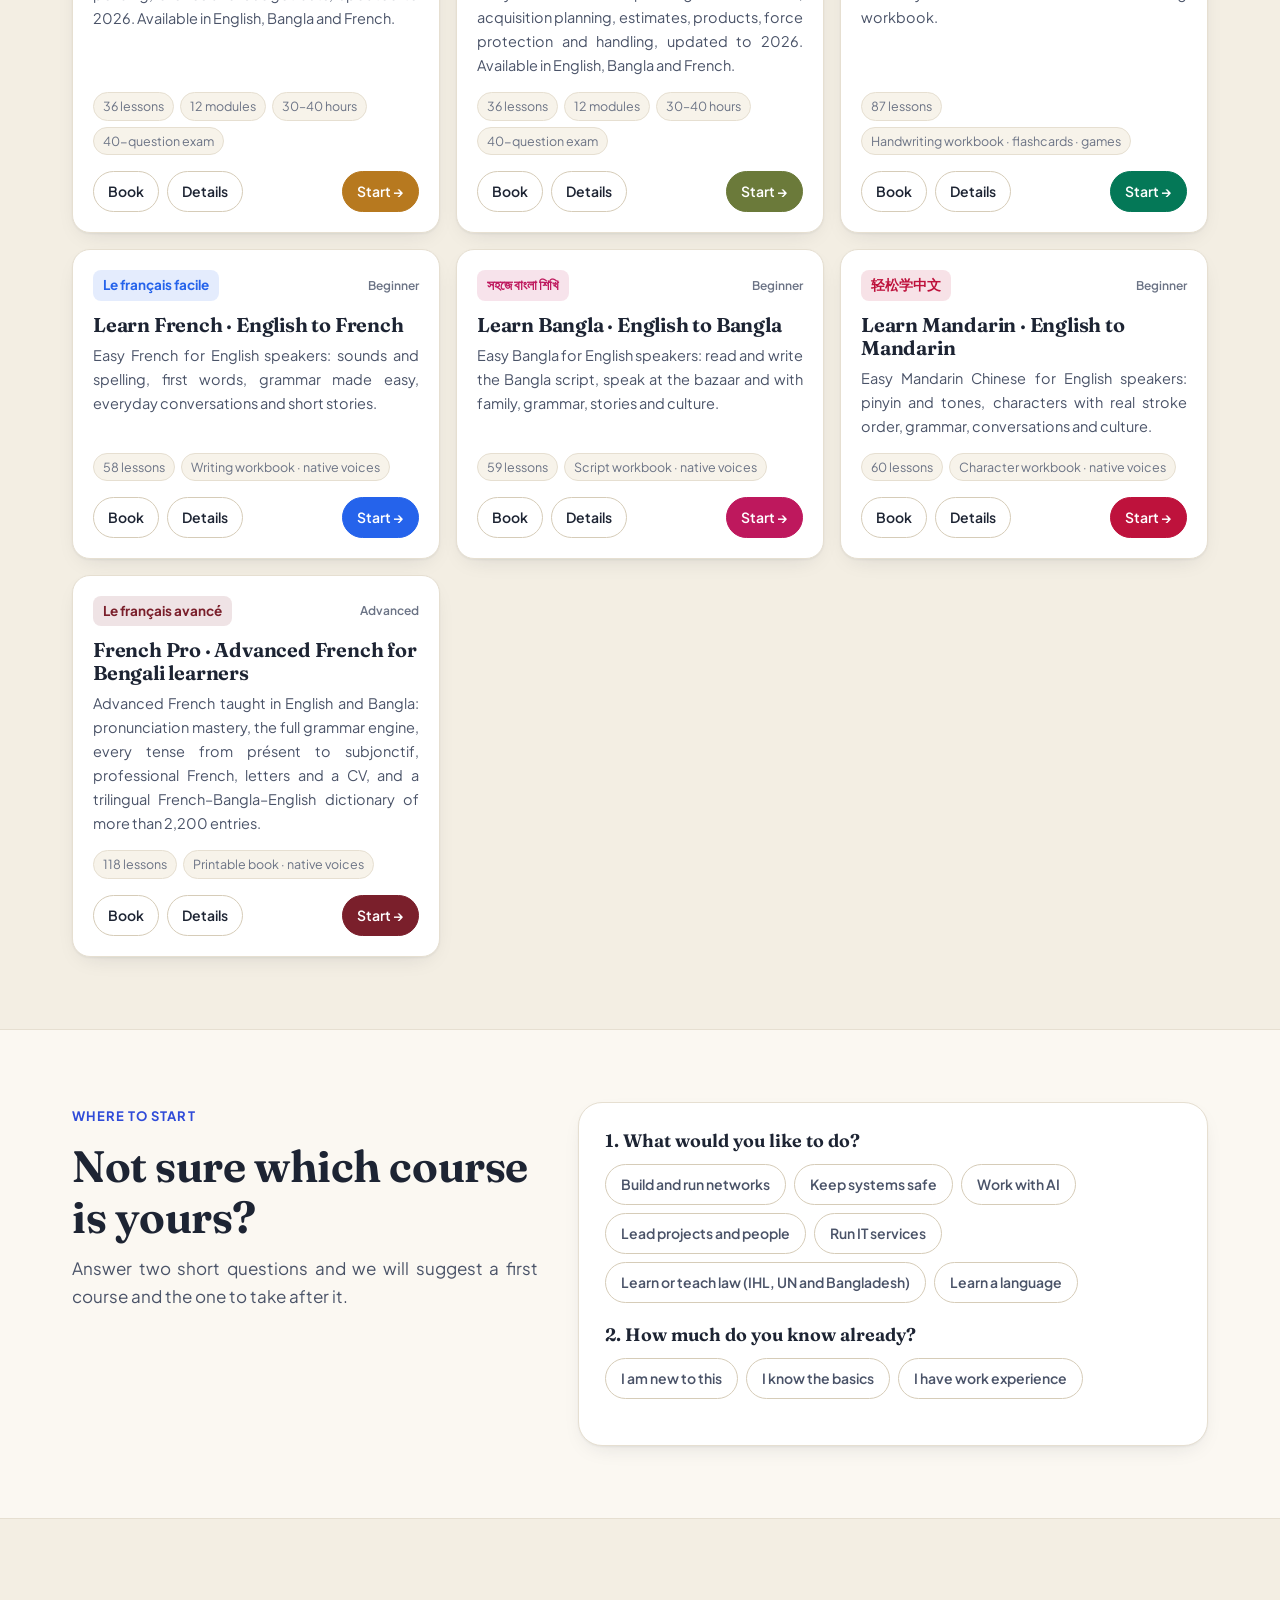
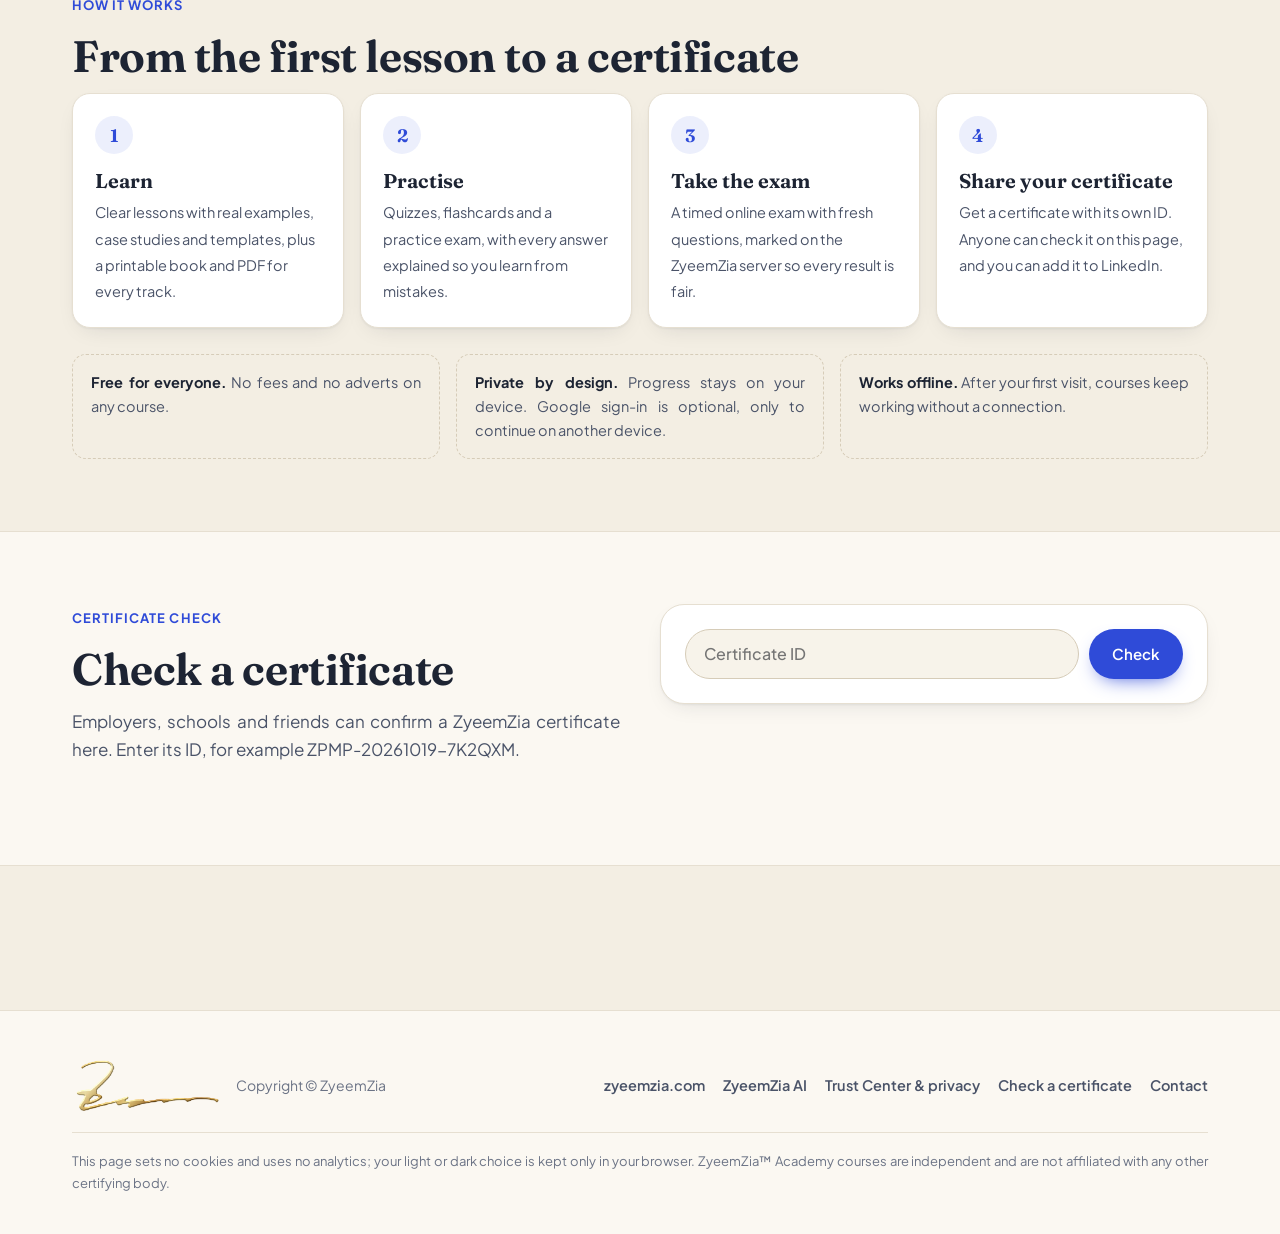
==== commit 1338665e: "Point to ZyeemZia AI, which includes ZBZAI" ====
--- a/index.html
+++ b/index.html
@@ -101,7 +101,7 @@
       <p class="eyebrow">Study with your own AI</p>
       <h2 id="zbzaiTitle">ZBZAI&trade;: a private AI for your school or office</h2>
       <p class="sub">Install ZBZAI from one file on a Windows PC and every phone and computer on the same Wi-Fi gets a free AI tutor, with no internet. Attach your course books, notes and slides, ask across them, and get summaries, quizzes and corrected work back as real Word, Excel or PowerPoint files. You can speak instead of typing, and what you teach it stays on your own network. Online, it looks up the latest news, researches a topic with numbered sources, shows real pictures, checks and runs the code it writes, and with your permission works on the PC. With no AI model it still answers from a free internet lookup, in English or Bangla.</p>
-      <a class="btn primary" href="https://zbzai.zyeemzia.com/" target="_blank" rel="noopener">Get ZBZAI free</a>
+      <a class="btn primary" href="https://ai.zyeemzia.com/" target="_blank" rel="noopener">Ask ZyeemZia AI</a> <a class="btn" href="https://zbzai.zyeemzia.com/" target="_blank" rel="noopener">Install on a PC</a>
     </div>
   </section>
 
@@ -178,7 +178,7 @@
 <footer class="foot">
   <div class="wrap foot-grid">
     <div class="signoff"><img src="img/signature-gold-sm.webp" width="480" height="185" alt="" loading="lazy"><span>Copyright © ZyeemZia</span></div>
-    <nav aria-label="More from ZyeemZia"><a href="https://zyeemzia.com/" target="_blank" rel="noopener">zyeemzia.com</a><a href="https://ai.zyeemzia.com/" target="_blank" rel="noopener">ZyeemZia AI</a><a href="https://zbzai.zyeemzia.com/" target="_blank" rel="noopener">ZBZAI™ offline AI</a><a href="https://policy.zyeemzia.com/" target="_blank" rel="noopener">Trust Center &amp; privacy</a><a href="#verify">Check a certificate</a><a href="#contact">Contact</a></nav>
+    <nav aria-label="More from ZyeemZia"><a href="https://zyeemzia.com/" target="_blank" rel="noopener">zyeemzia.com</a><a href="https://ai.zyeemzia.com/" target="_blank" rel="noopener">ZyeemZia AI</a><a href="https://policy.zyeemzia.com/" target="_blank" rel="noopener">Trust Center &amp; privacy</a><a href="#verify">Check a certificate</a><a href="#contact">Contact</a></nav>
     <p class="fine">This page sets no cookies and uses no analytics; your light or dark choice is kept only in your browser. ZyeemZia™ Academy courses are independent and are not affiliated with any other certifying body.</p>
   </div>
 </footer>
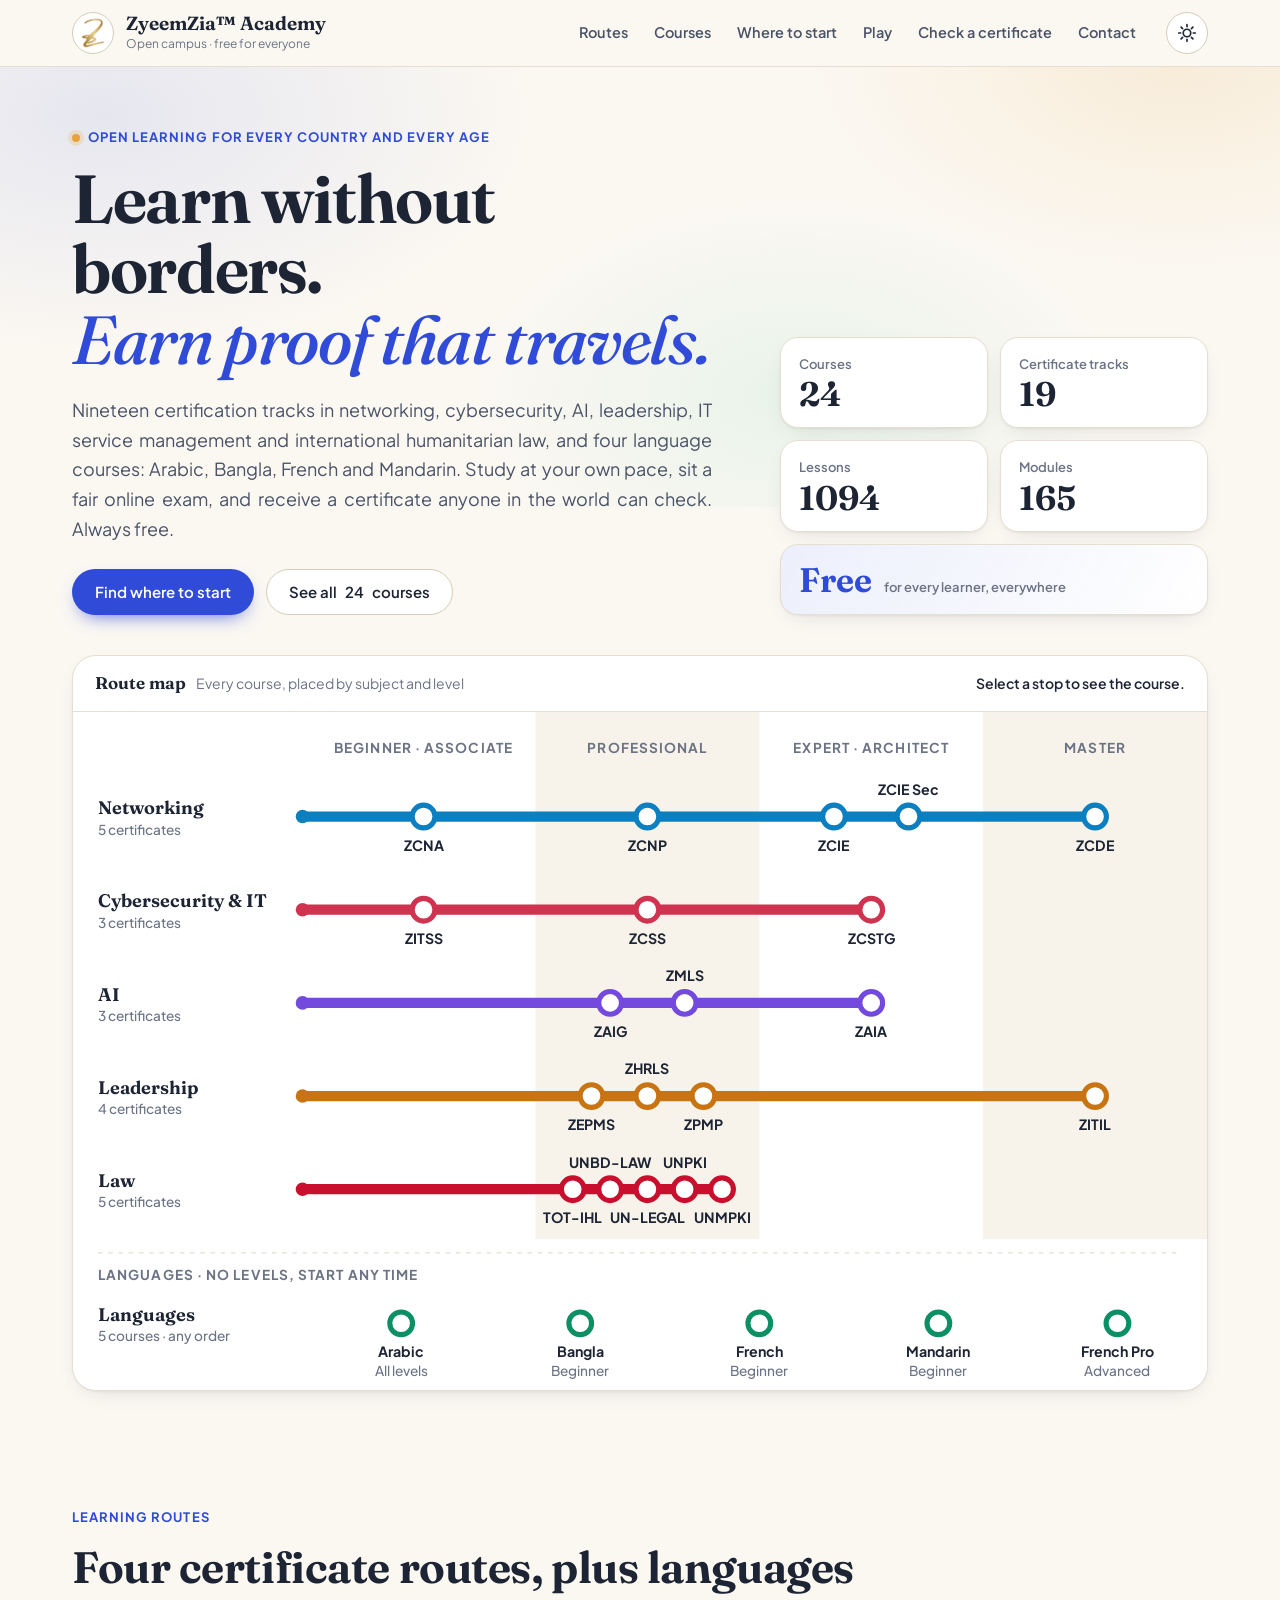
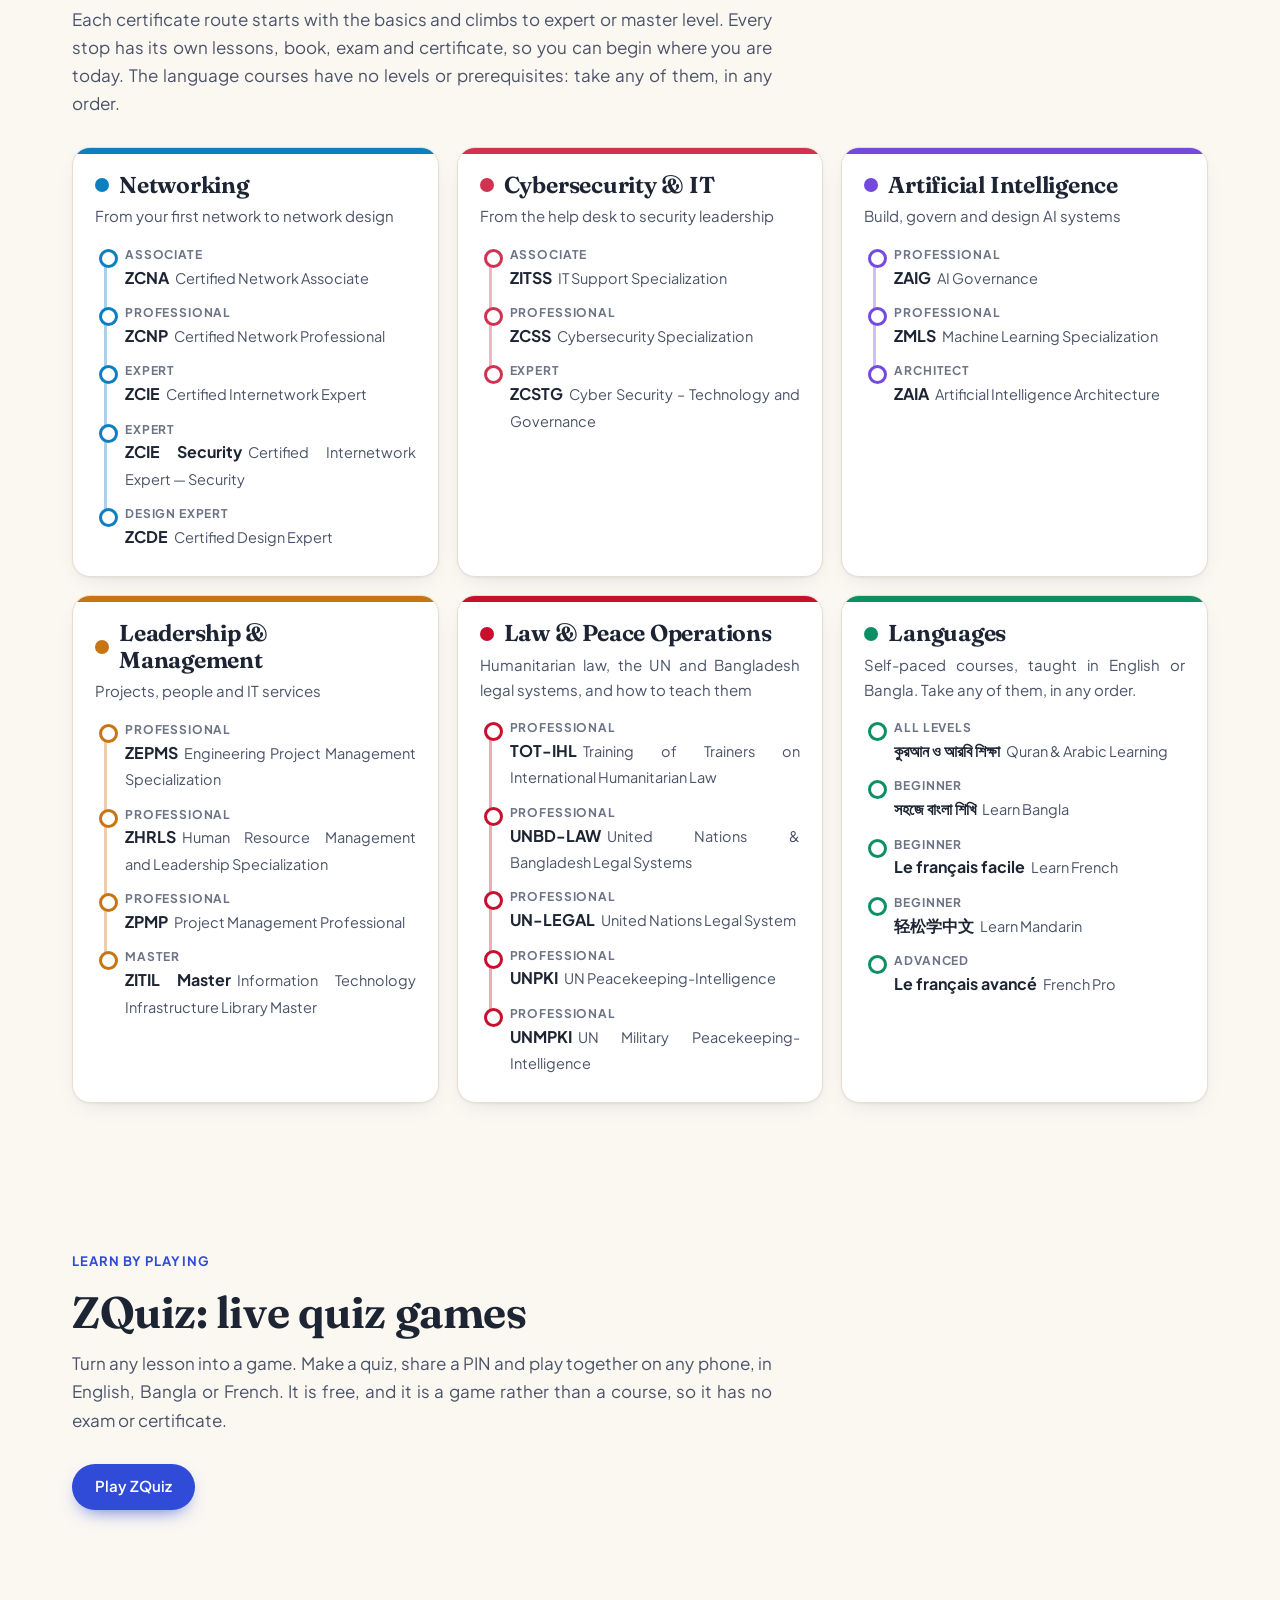
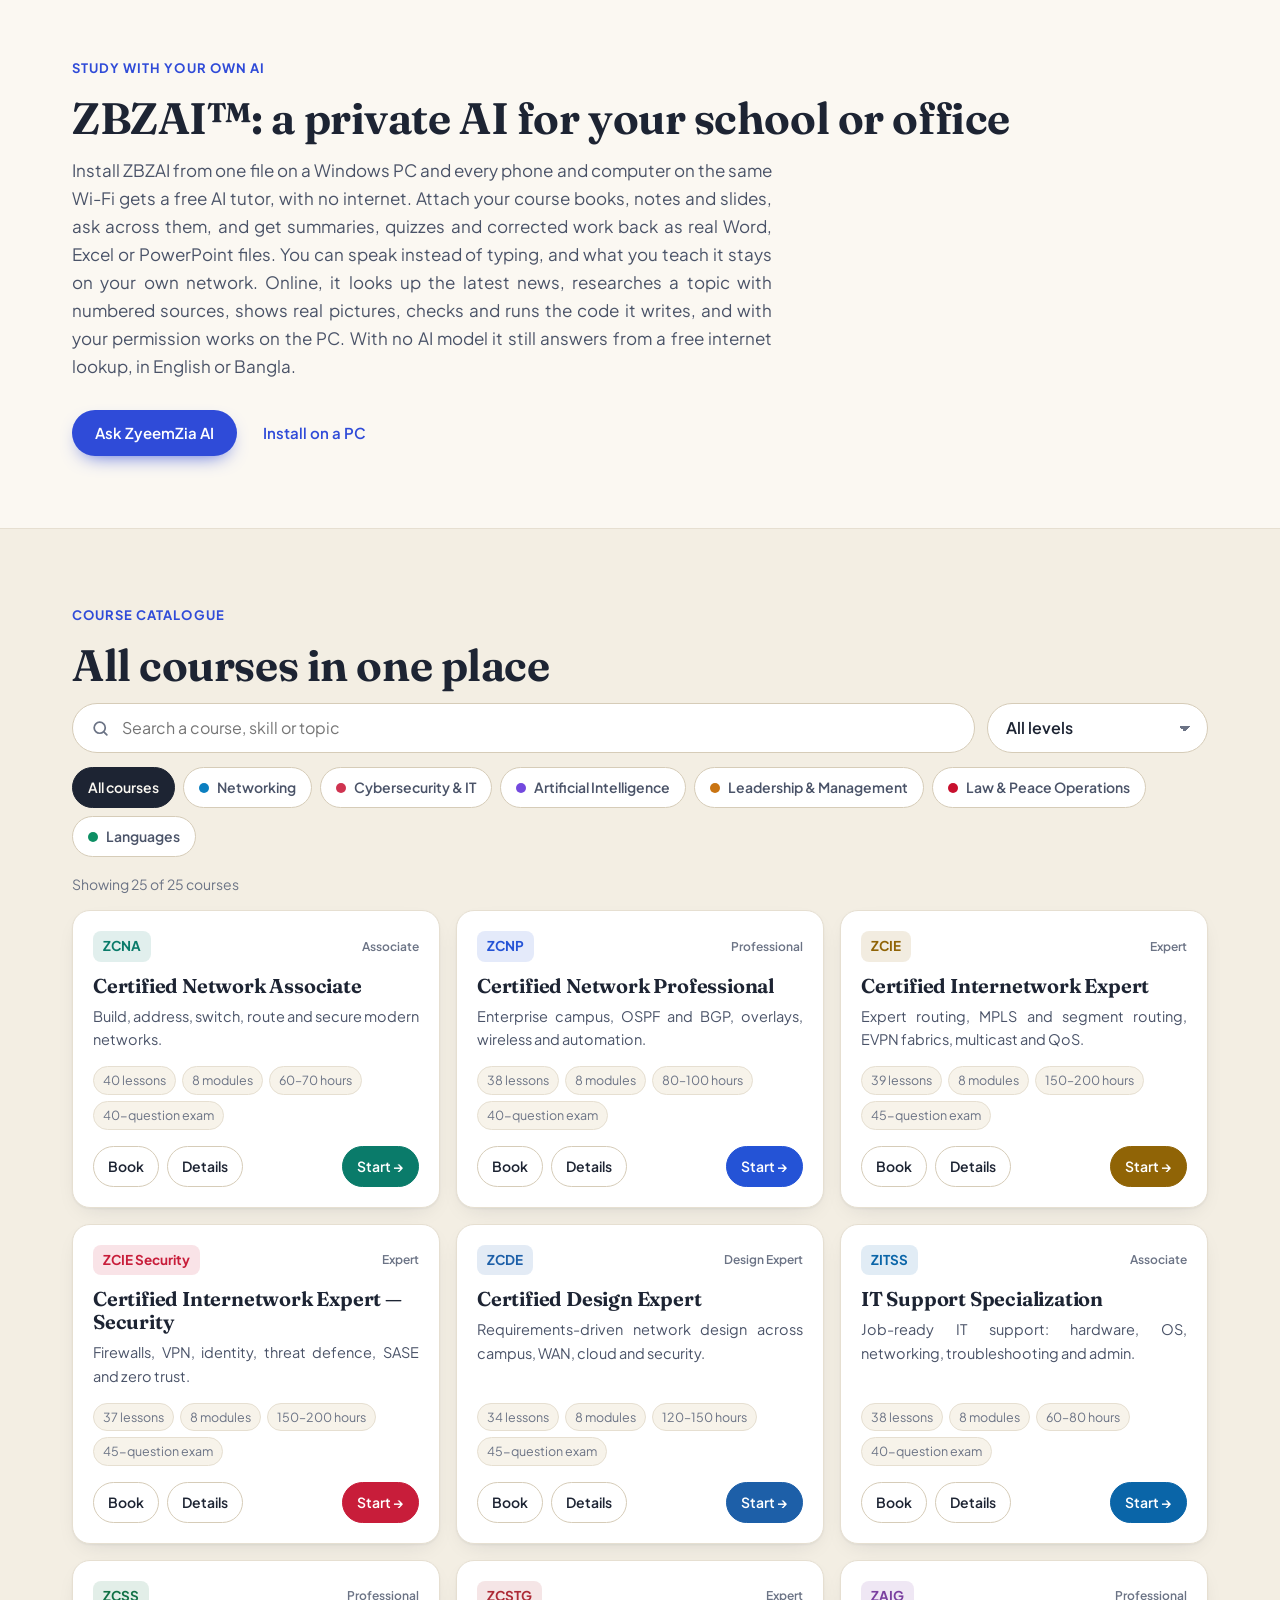
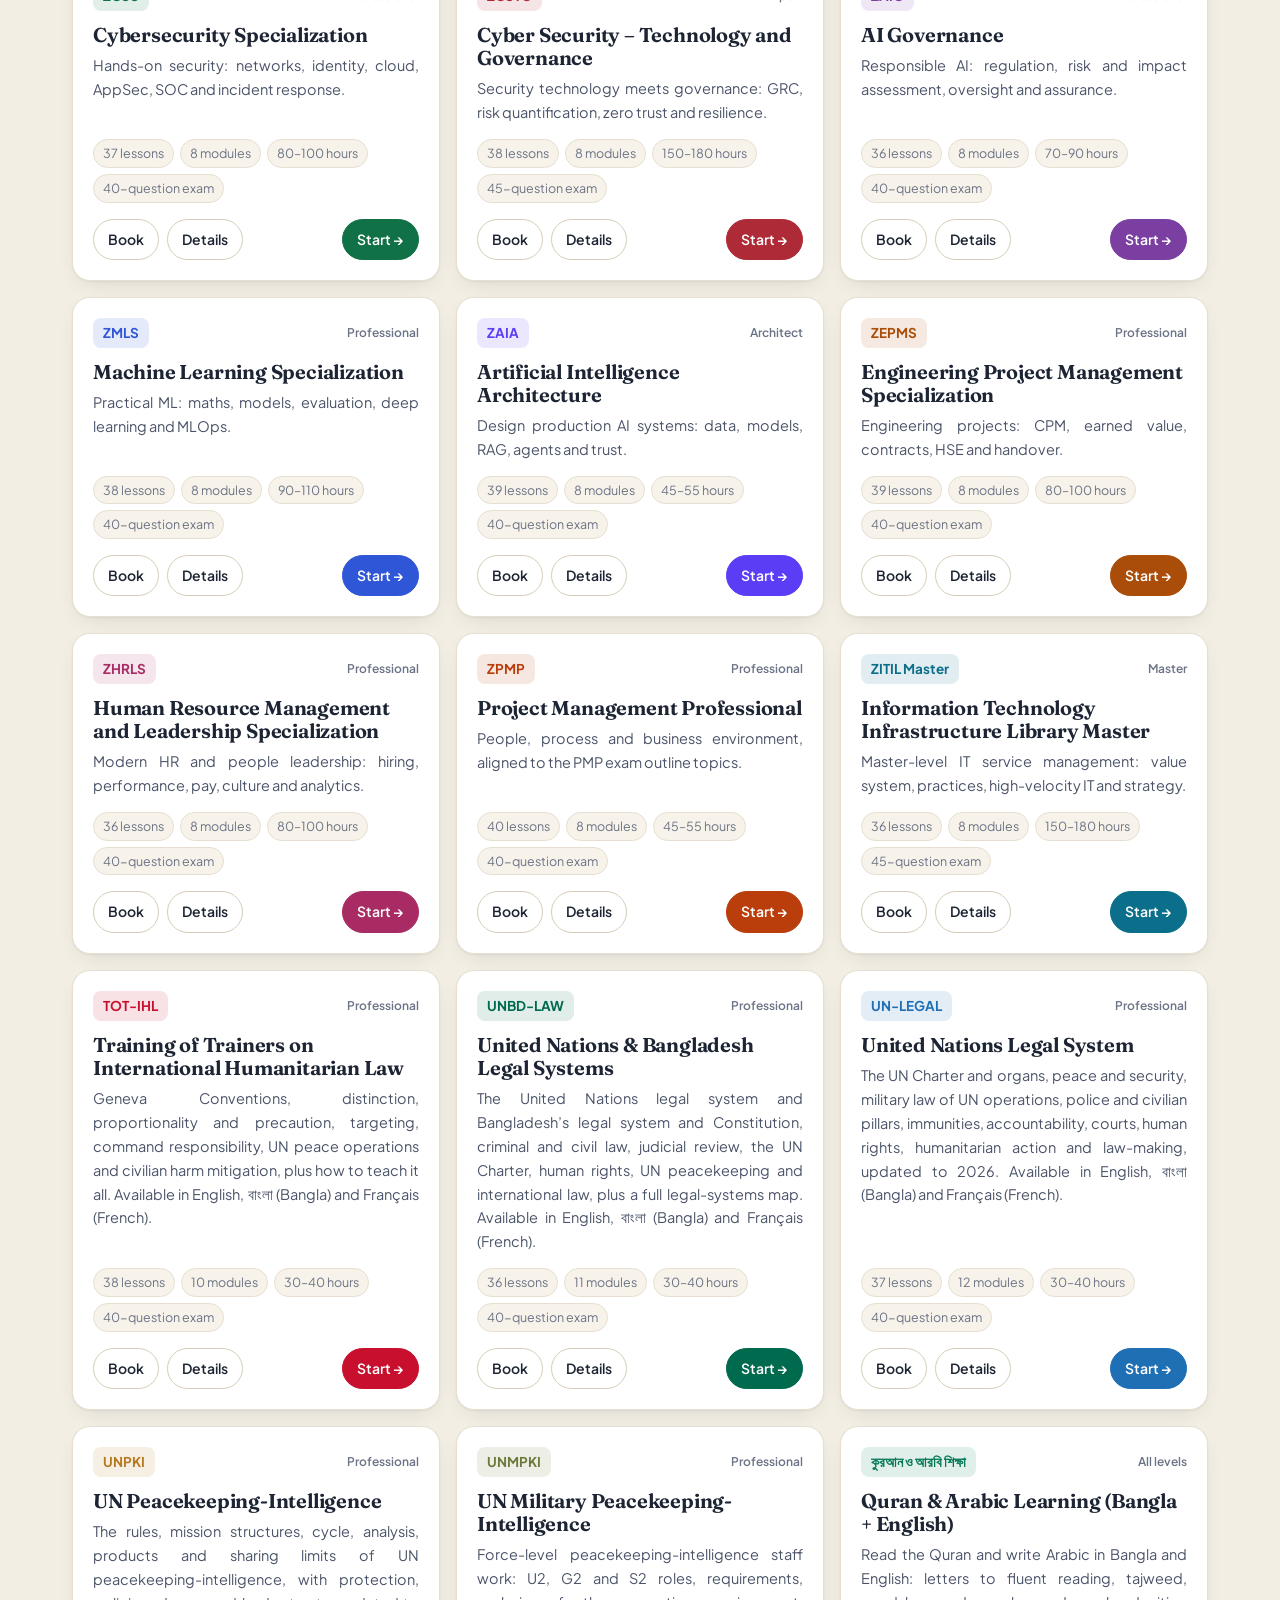
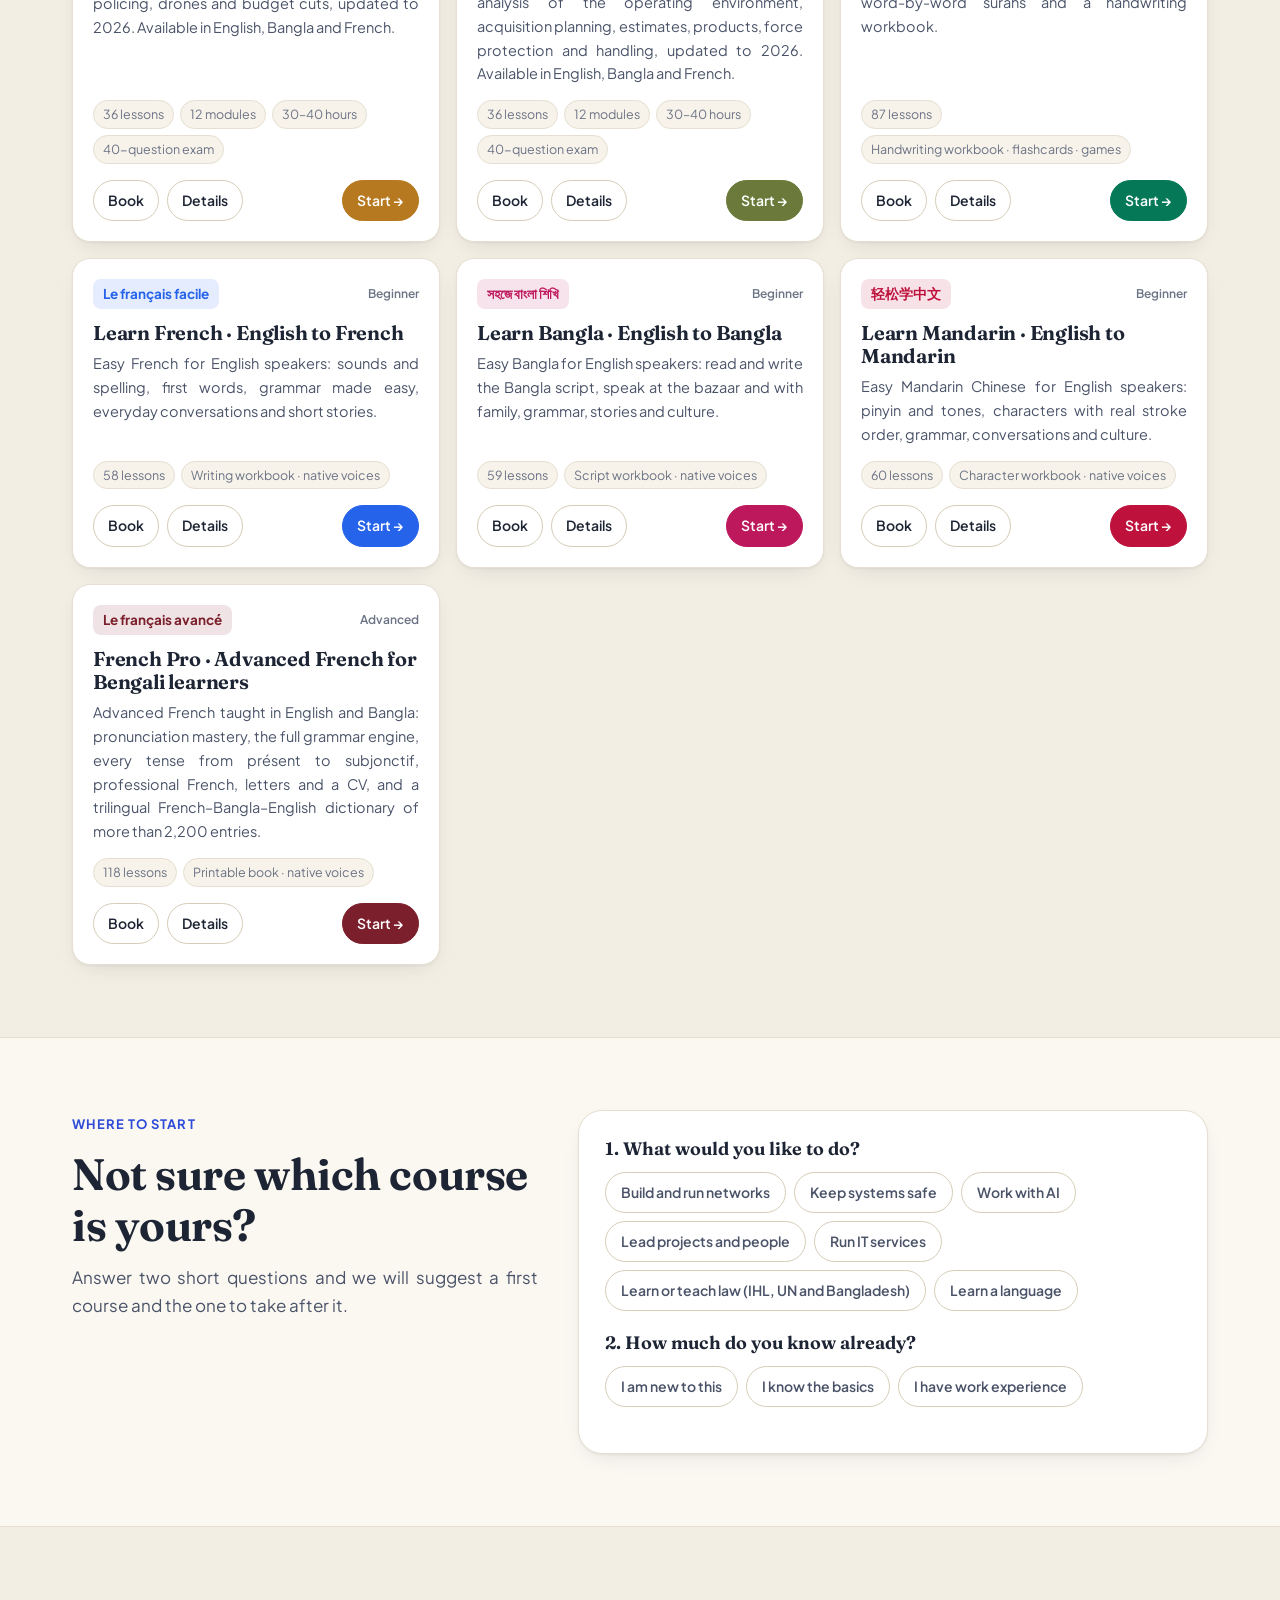
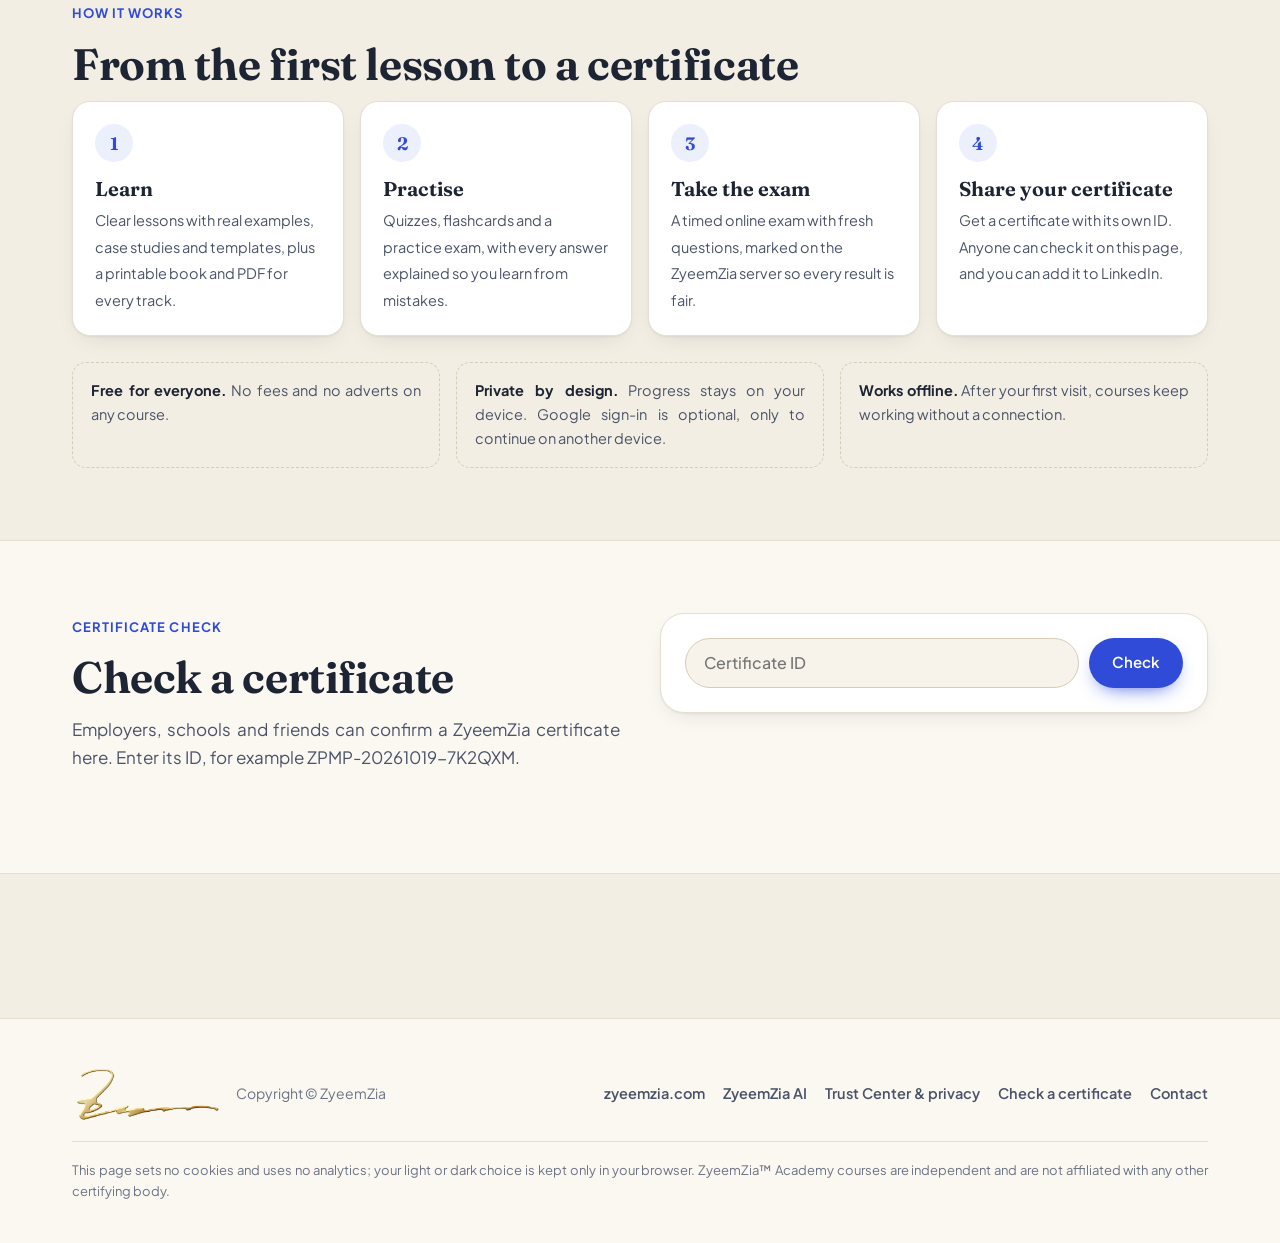
==== commit b09f545e: "Readable sizes: 12px minimum text and even spacing" ====
--- a/index.html
+++ b/index.html
@@ -29,8 +29,8 @@
 <link rel="preconnect" href="https://fonts.googleapis.com">
 <link rel="preconnect" href="https://fonts.gstatic.com" crossorigin>
 <link rel="stylesheet" href="https://fonts.googleapis.com/css2?family=Fraunces:ital,opsz,wght@0,9..144,500;0,9..144,650;1,9..144,500&family=Plus+Jakarta+Sans:wght@400;500;600;700&display=swap">
-<link rel="stylesheet" href="https://zyeemzia.com/transmit.css?v=3">
-<link rel="stylesheet" href="style.css?v=3">
+<link rel="stylesheet" href="https://zyeemzia.com/transmit.css?v=5">
+<link rel="stylesheet" href="style.css?v=5">
 </head>
 <body>
 <a class="skip" href="#main">Skip to content</a>
--- a/style.css
+++ b/style.css
@@ -1,4 +1,6 @@
 /* ZyeemZia™ Academy · open campus · Copyright © ZyeemZia */
+/* Form controls use the page font; browsers otherwise fall back to Arial. */
+button, input, select, textarea { font-family: inherit; }
 :root {
   --bg: #fbf8f2; --bg-2: #f3eee3; --panel: #ffffff; --panel-2: #f7f3ea;
   --ink: #1d2433; --muted: #4a5368; --dim: #6b7385; --line: #e6dfd1; --line-2: #d6ccb8;
@@ -108,13 +110,13 @@
 #map .col-label { font: 700 12px var(--f-body); letter-spacing: .08em; text-transform: uppercase; fill: var(--dim); }
 #map .route-line { fill: none; stroke: var(--rc); stroke-width: 9; stroke-linecap: round; stroke-linejoin: round; }
 #map .route-name { font: 650 16px var(--f-display); fill: var(--ink); }
-#map .route-note { font: 500 11.5px var(--f-body); fill: var(--dim); }
+#map .route-note { font: 500 12px var(--f-body); fill: var(--dim); }
 #map .route-tag { fill: var(--rc); }
 #map .stop { cursor: pointer; outline: none; }
 #map .stop circle.ring { fill: var(--panel); stroke: var(--rc); stroke-width: 4.5; transition: r .15s; }
 #map .stop circle.pip { fill: var(--rc); opacity: 0; transition: opacity .15s; }
 #map .stop text { font: 700 12.5px var(--f-body); fill: var(--ink); }
-#map .stop text.stop-sub { font: 500 11px var(--f-body); fill: var(--dim); }
+#map .stop text.stop-sub { font: 500 12px var(--f-body); fill: var(--dim); }
 #map .strip-rule { stroke: var(--line); stroke-width: 1; stroke-dasharray: 4 5; }
 #map .stop:hover circle.ring, #map .stop:focus-visible circle.ring { r: 13px; }
 #map .stop:hover circle.pip, #map .stop:focus-visible circle.pip { opacity: 1; }
@@ -141,7 +143,7 @@
 .stops li:last-child::before { display: none; }
 .stops.free li::before { display: none; }
 .stops li::after { content: ''; position: absolute; left: 0; top: 4px; width: 13px; height: 13px; border-radius: 50%; background: var(--panel); border: 3px solid var(--rc); }
-.stops .lv { display: block; font-size: 11.5px; font-weight: 700; letter-spacing: .07em; text-transform: uppercase; color: var(--dim); }
+.stops .lv { display: block; font-size: 12px; font-weight: 700; letter-spacing: .07em; text-transform: uppercase; color: var(--dim); }
 .stops button { all: unset; cursor: pointer; display: block; border-radius: 8px; }
 .stops button:focus-visible { outline: 3px solid var(--brand); outline-offset: 2px; }
 .stops button b { font-weight: 700; color: var(--ink); margin-right: 6px; }
@@ -189,7 +191,7 @@
 .f-result h4 { font-size: 18px; margin-bottom: 12px; }
 .f-result .pick { display: grid; grid-template-columns: repeat(auto-fit, minmax(min(100%, 220px), 1fr)); gap: 12px; }
 .f-result .pick > div { border: 1.5px solid var(--line); border-left: 5px solid var(--c); border-radius: 14px; padding: 14px 16px; background: var(--panel-2); }
-.f-result small { display: block; font-size: 11.5px; font-weight: 700; letter-spacing: .07em; text-transform: uppercase; color: var(--dim); }
+.f-result small { display: block; font-size: 12px; font-weight: 700; letter-spacing: .07em; text-transform: uppercase; color: var(--dim); }
 .f-result b { display: block; font: 650 22px var(--f-display); color: var(--c); margin: 2px 0; }
 .f-result .pick span { display: block; color: var(--muted); font-size: 14px; margin-bottom: 12px; }
 @media (max-width: 860px) { .finder { grid-template-columns: minmax(0, 1fr); gap: 10px; } }
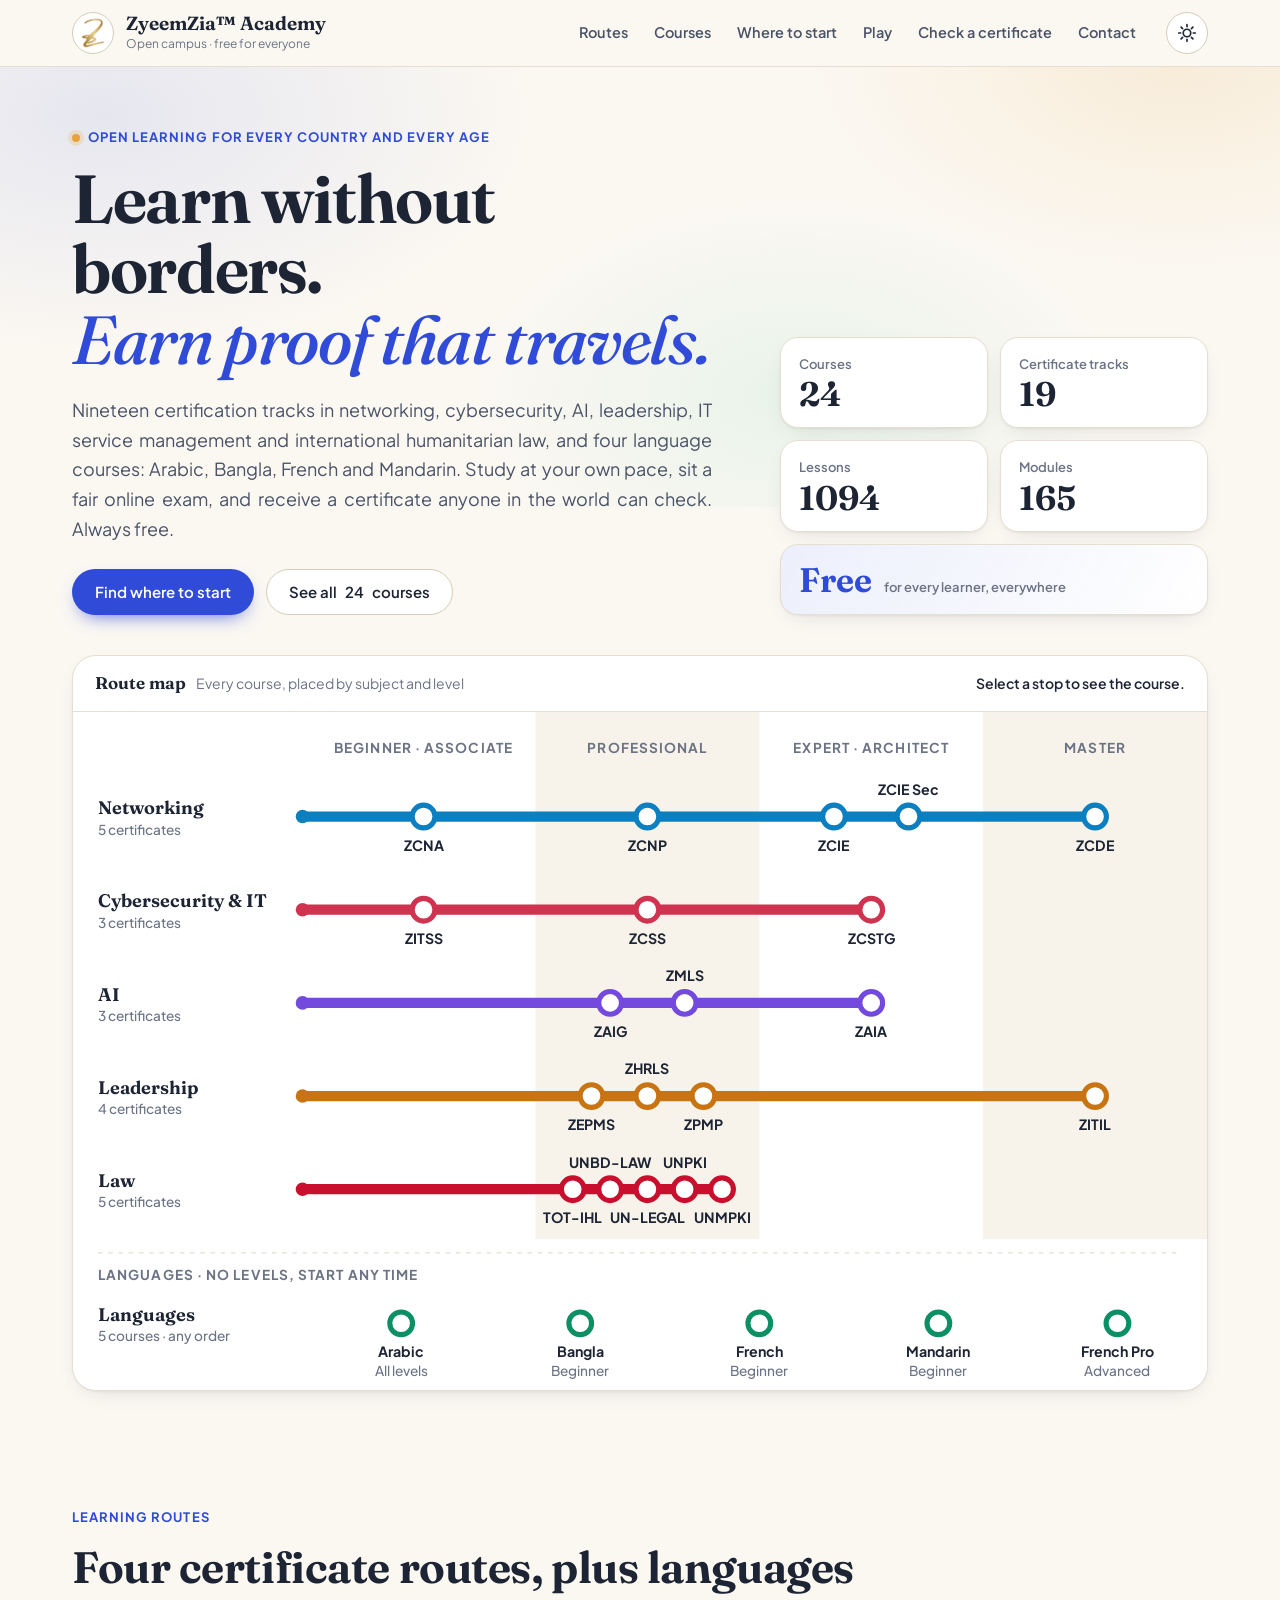
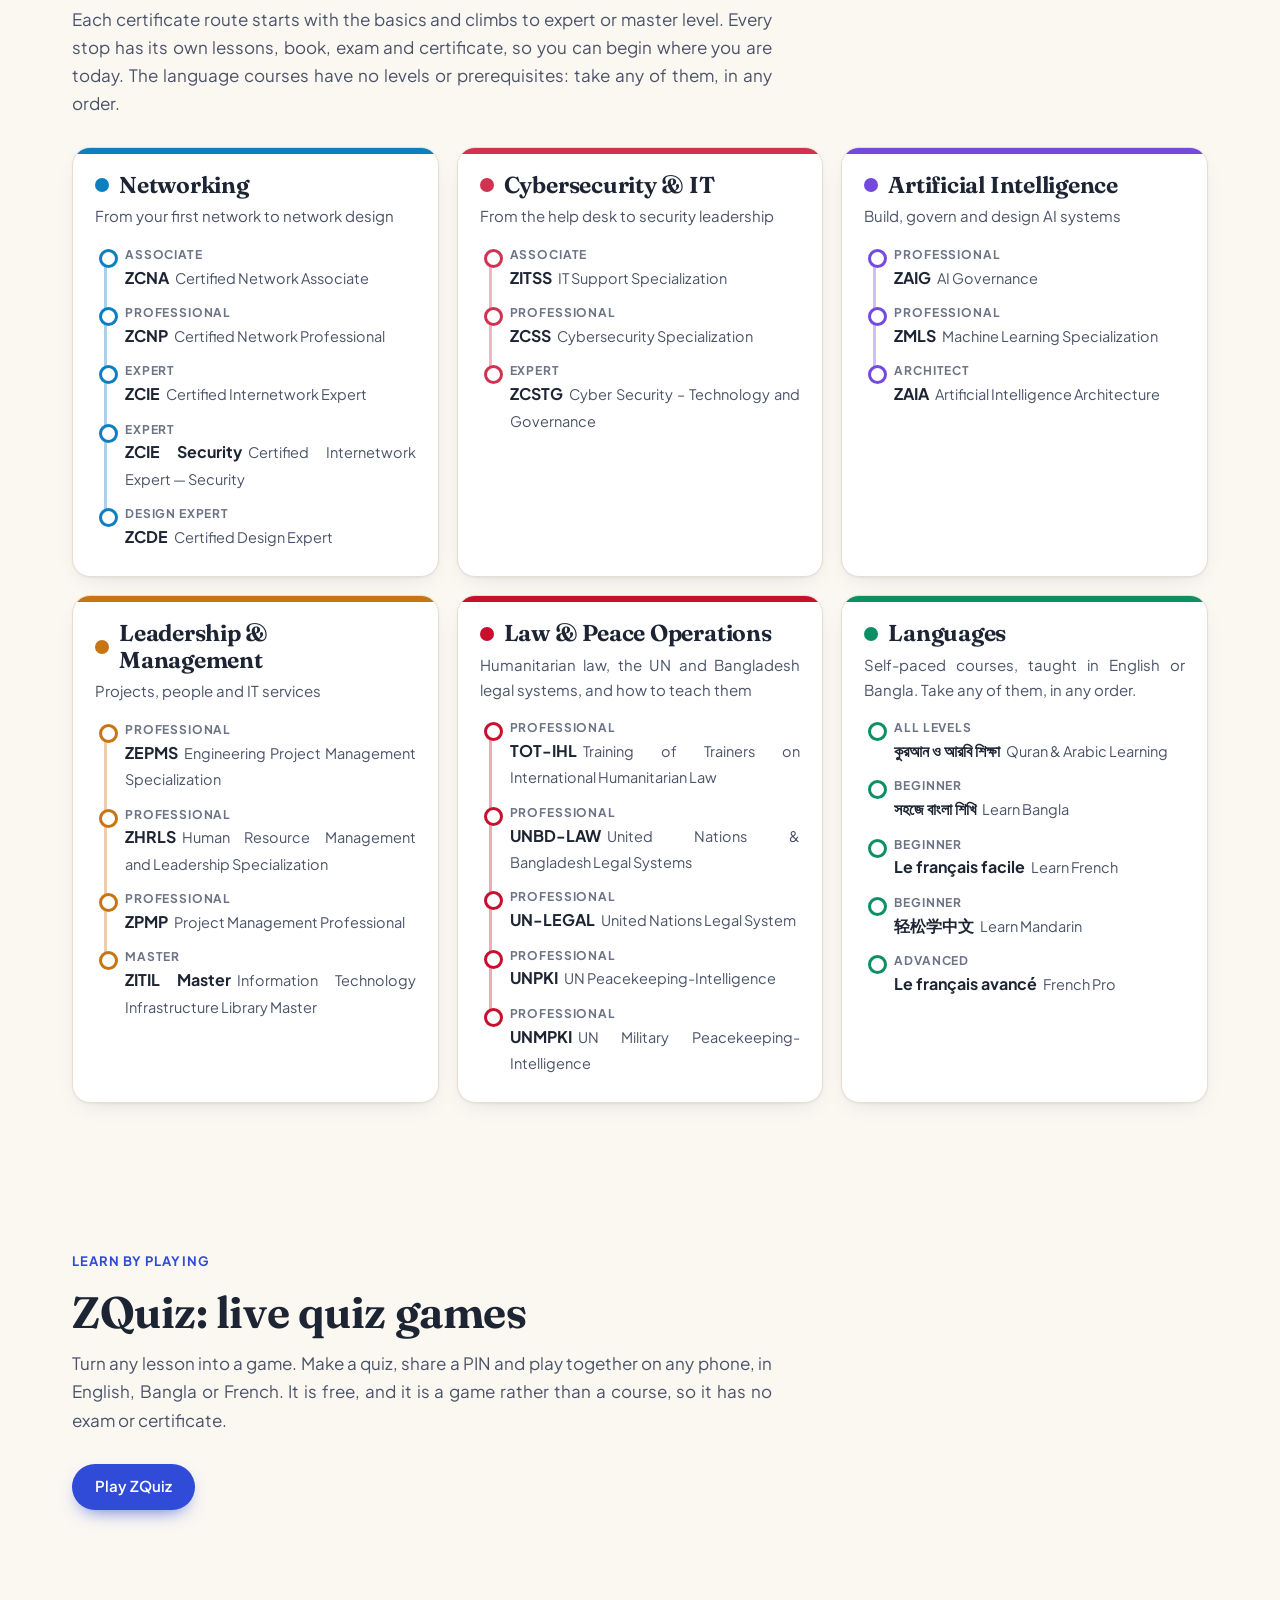
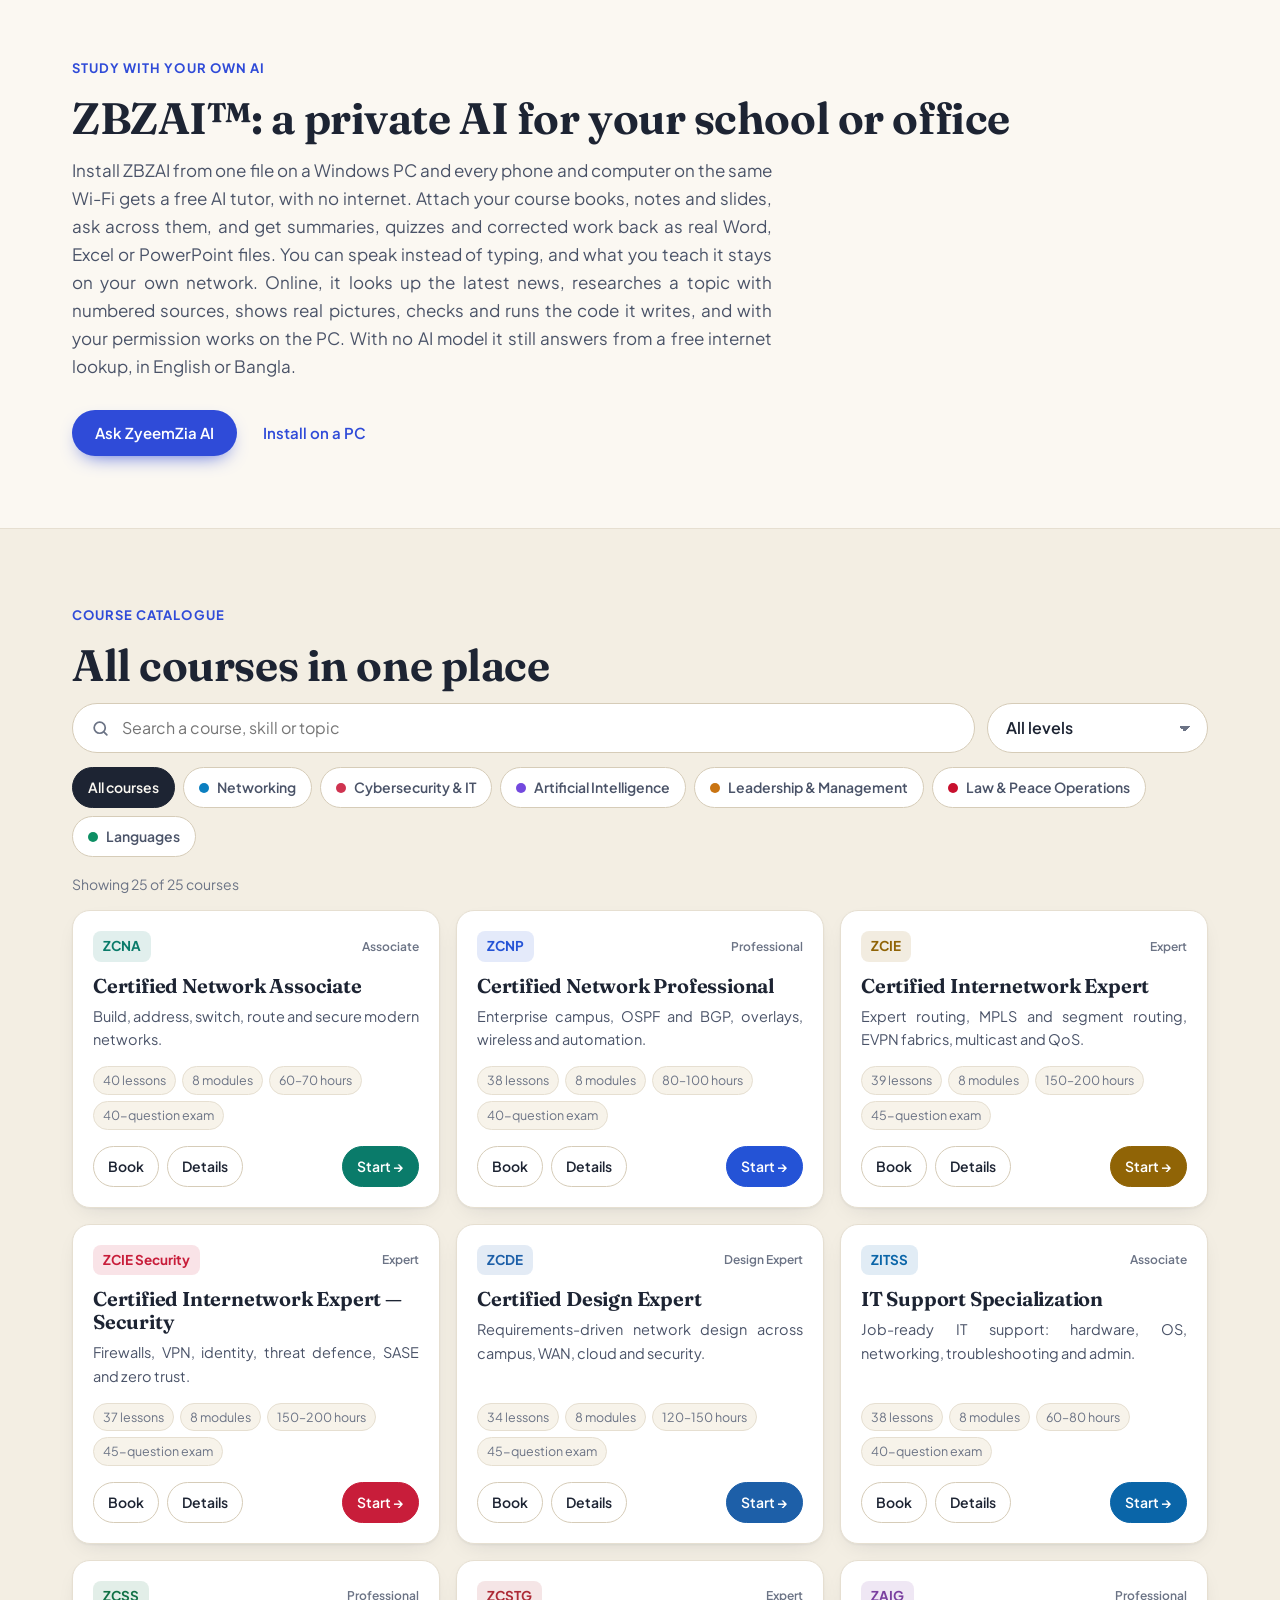
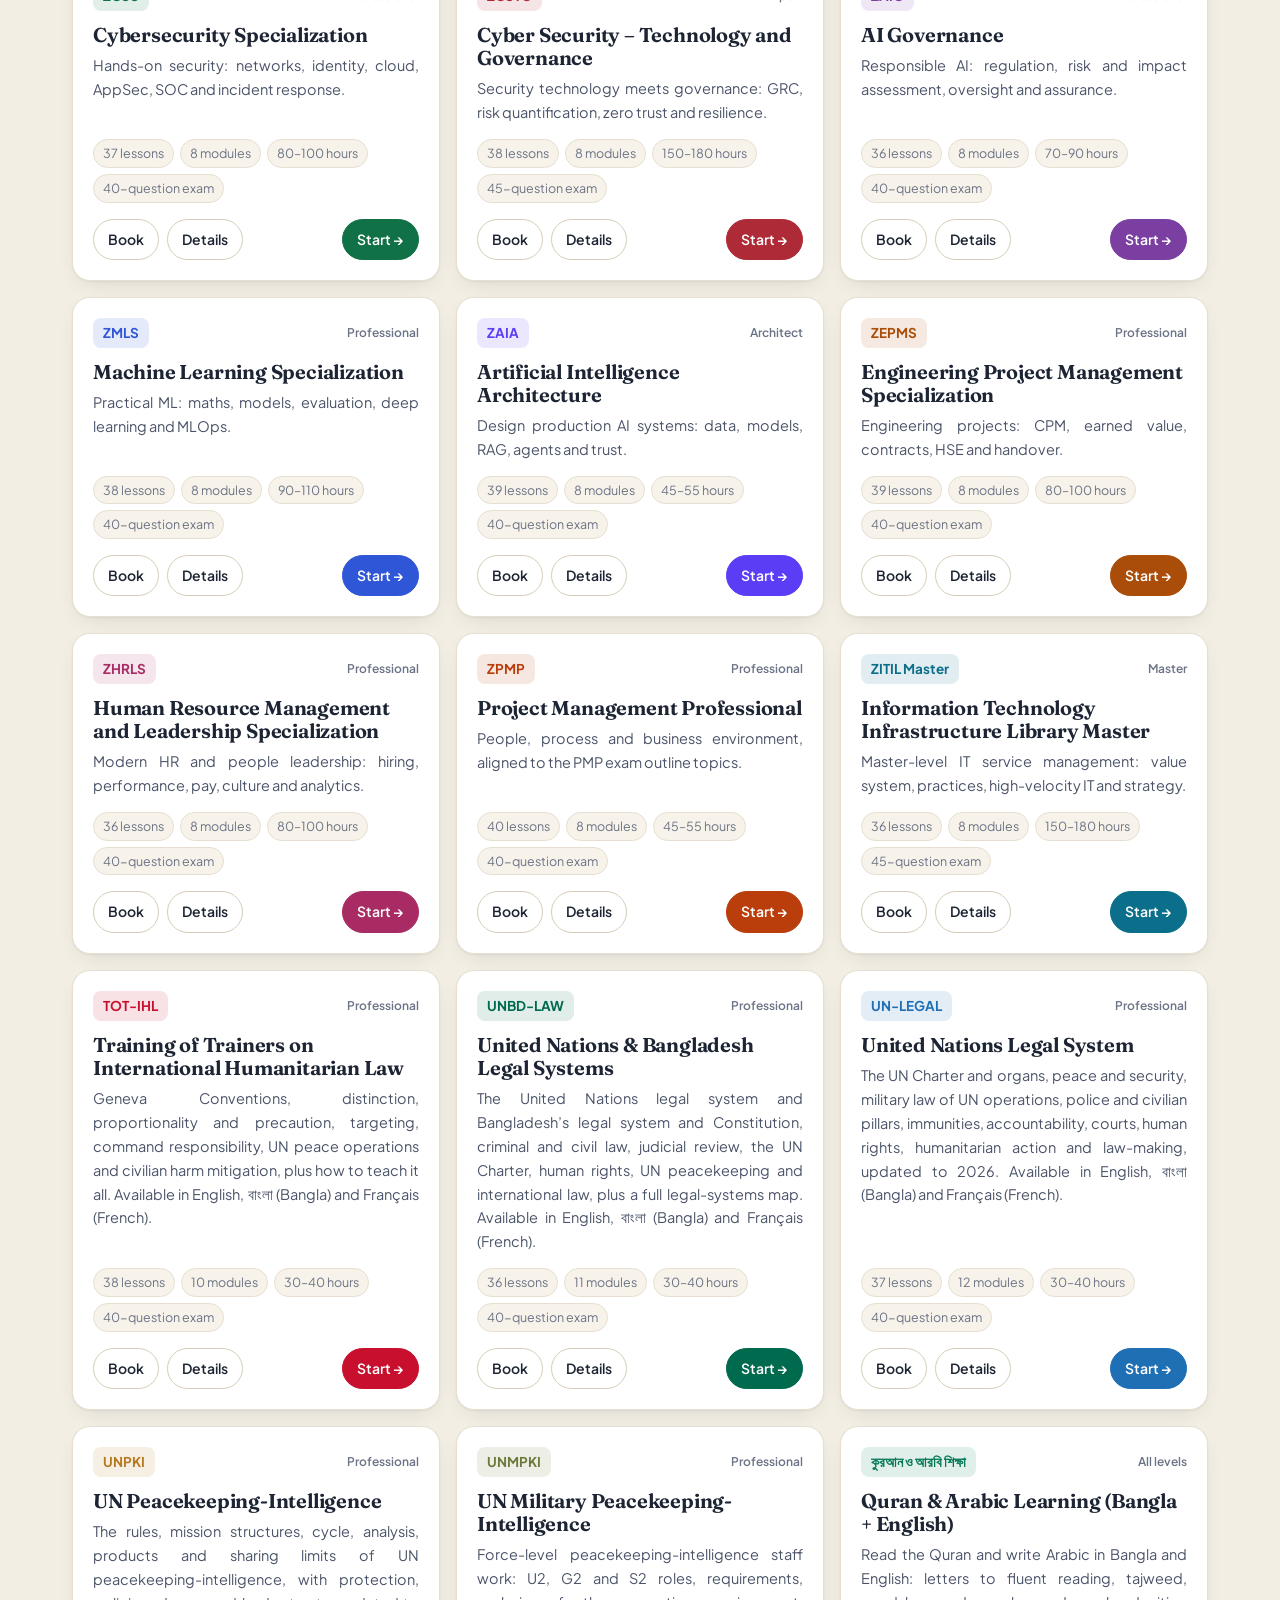
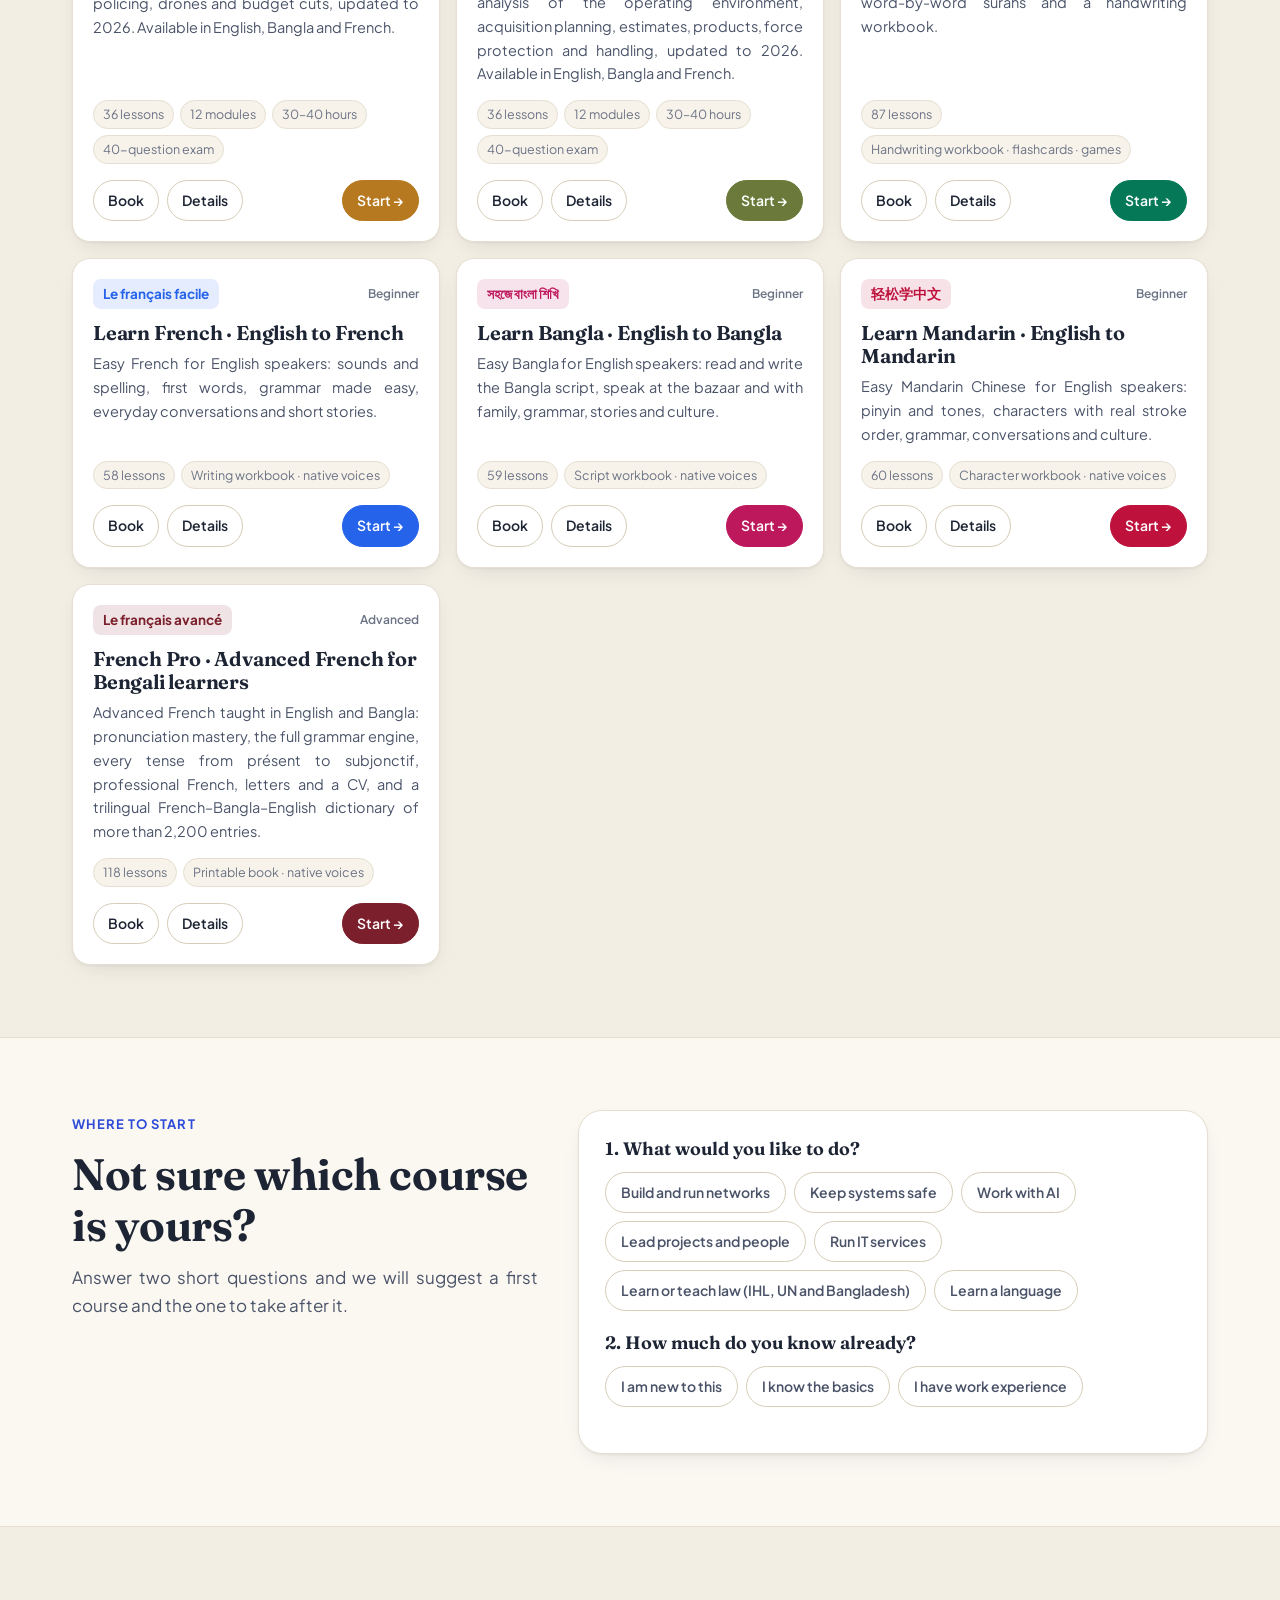
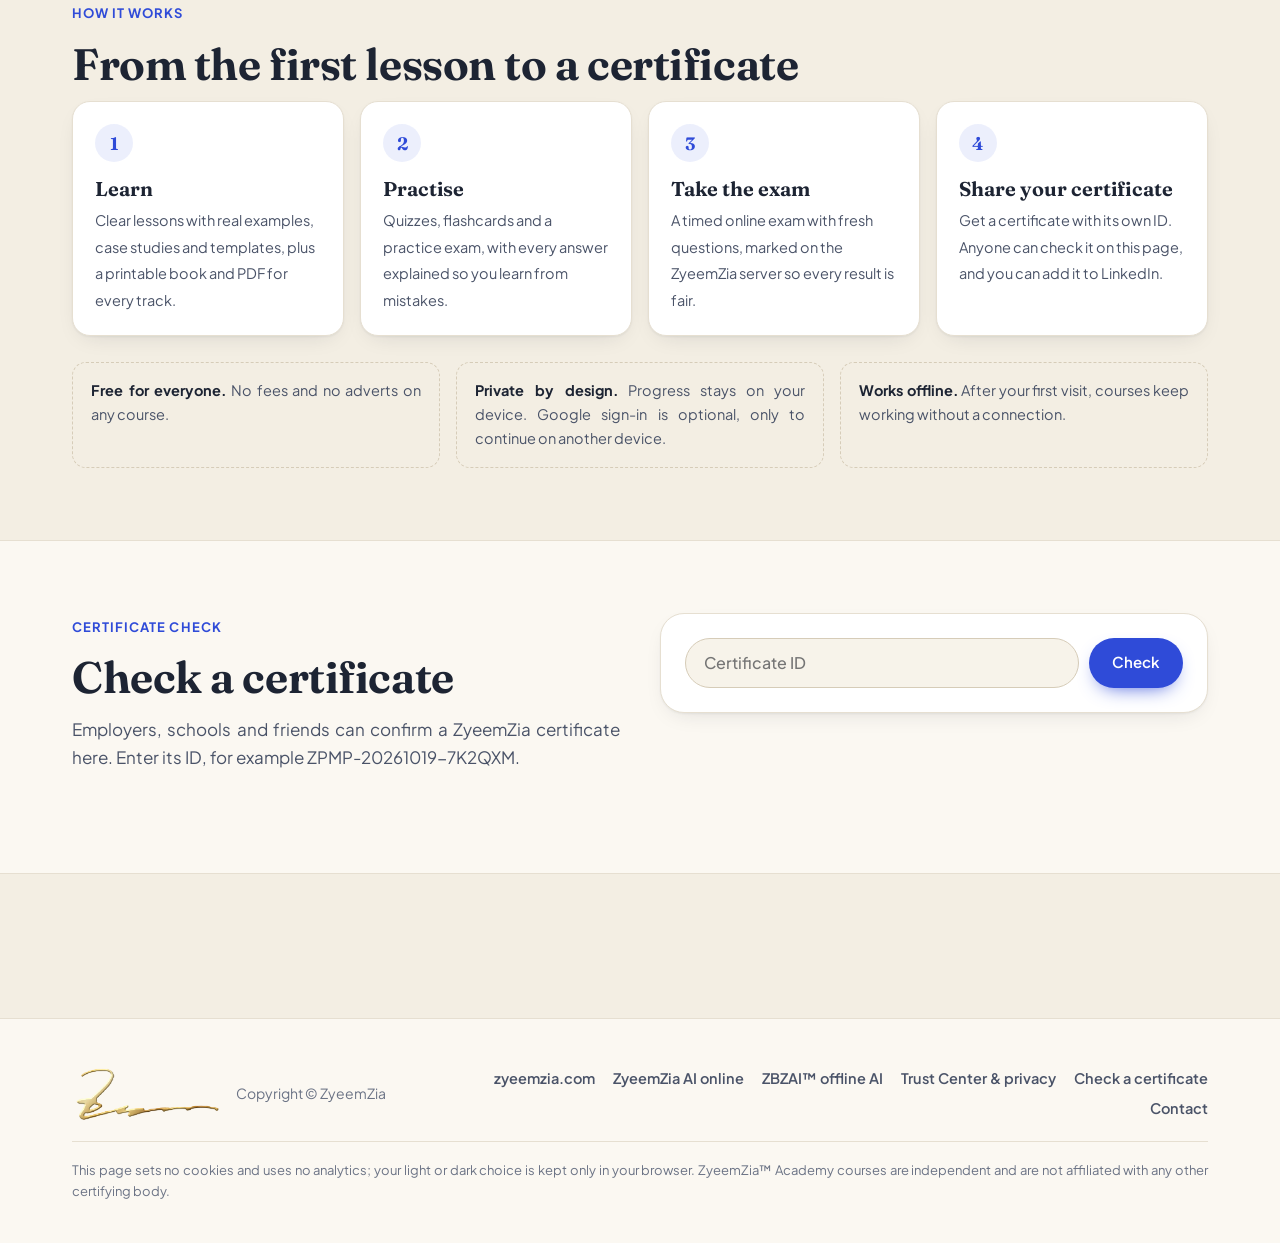
==== commit 2c58cd13: "Footer: ZyeemZia AI online and ZBZAI offline AI links side by side" ====
--- a/index.html
+++ b/index.html
@@ -29,8 +29,8 @@
 <link rel="preconnect" href="https://fonts.googleapis.com">
 <link rel="preconnect" href="https://fonts.gstatic.com" crossorigin>
 <link rel="stylesheet" href="https://fonts.googleapis.com/css2?family=Fraunces:ital,opsz,wght@0,9..144,500;0,9..144,650;1,9..144,500&family=Plus+Jakarta+Sans:wght@400;500;600;700&display=swap">
-<link rel="stylesheet" href="https://zyeemzia.com/transmit.css?v=5">
-<link rel="stylesheet" href="style.css?v=5">
+<link rel="stylesheet" href="https://zyeemzia.com/transmit.css?v=6">
+<link rel="stylesheet" href="style.css?v=6">
 </head>
 <body>
 <a class="skip" href="#main">Skip to content</a>
@@ -178,7 +178,7 @@
 <footer class="foot">
   <div class="wrap foot-grid">
     <div class="signoff"><img src="img/signature-gold-sm.webp" width="480" height="185" alt="" loading="lazy"><span>Copyright © ZyeemZia</span></div>
-    <nav aria-label="More from ZyeemZia"><a href="https://zyeemzia.com/" target="_blank" rel="noopener">zyeemzia.com</a><a href="https://ai.zyeemzia.com/" target="_blank" rel="noopener">ZyeemZia AI</a><a href="https://policy.zyeemzia.com/" target="_blank" rel="noopener">Trust Center &amp; privacy</a><a href="#verify">Check a certificate</a><a href="#contact">Contact</a></nav>
+    <nav aria-label="More from ZyeemZia"><a href="https://zyeemzia.com/" target="_blank" rel="noopener">zyeemzia.com</a><a href="https://ai.zyeemzia.com/" target="_blank" rel="noopener">ZyeemZia AI online</a><a href="https://zbzai.zyeemzia.com/" target="_blank" rel="noopener">ZBZAI™ offline AI</a><a href="https://policy.zyeemzia.com/" target="_blank" rel="noopener">Trust Center &amp; privacy</a><a href="#verify">Check a certificate</a><a href="#contact">Contact</a></nav>
     <p class="fine">This page sets no cookies and uses no analytics; your light or dark choice is kept only in your browser. ZyeemZia™ Academy courses are independent and are not affiliated with any other certifying body.</p>
   </div>
 </footer>
--- a/style.css
+++ b/style.css
@@ -1,6 +1,8 @@
 /* ZyeemZia™ Academy · open campus · Copyright © ZyeemZia */
 /* Form controls use the page font; browsers otherwise fall back to Arial. */
 button, input, select, textarea { font-family: inherit; }
+/* Small print never drops below 12px on screen. */
+small { font-size: max(12px, .85em); }
 :root {
   --bg: #fbf8f2; --bg-2: #f3eee3; --panel: #ffffff; --panel-2: #f7f3ea;
   --ink: #1d2433; --muted: #4a5368; --dim: #6b7385; --line: #e6dfd1; --line-2: #d6ccb8;
